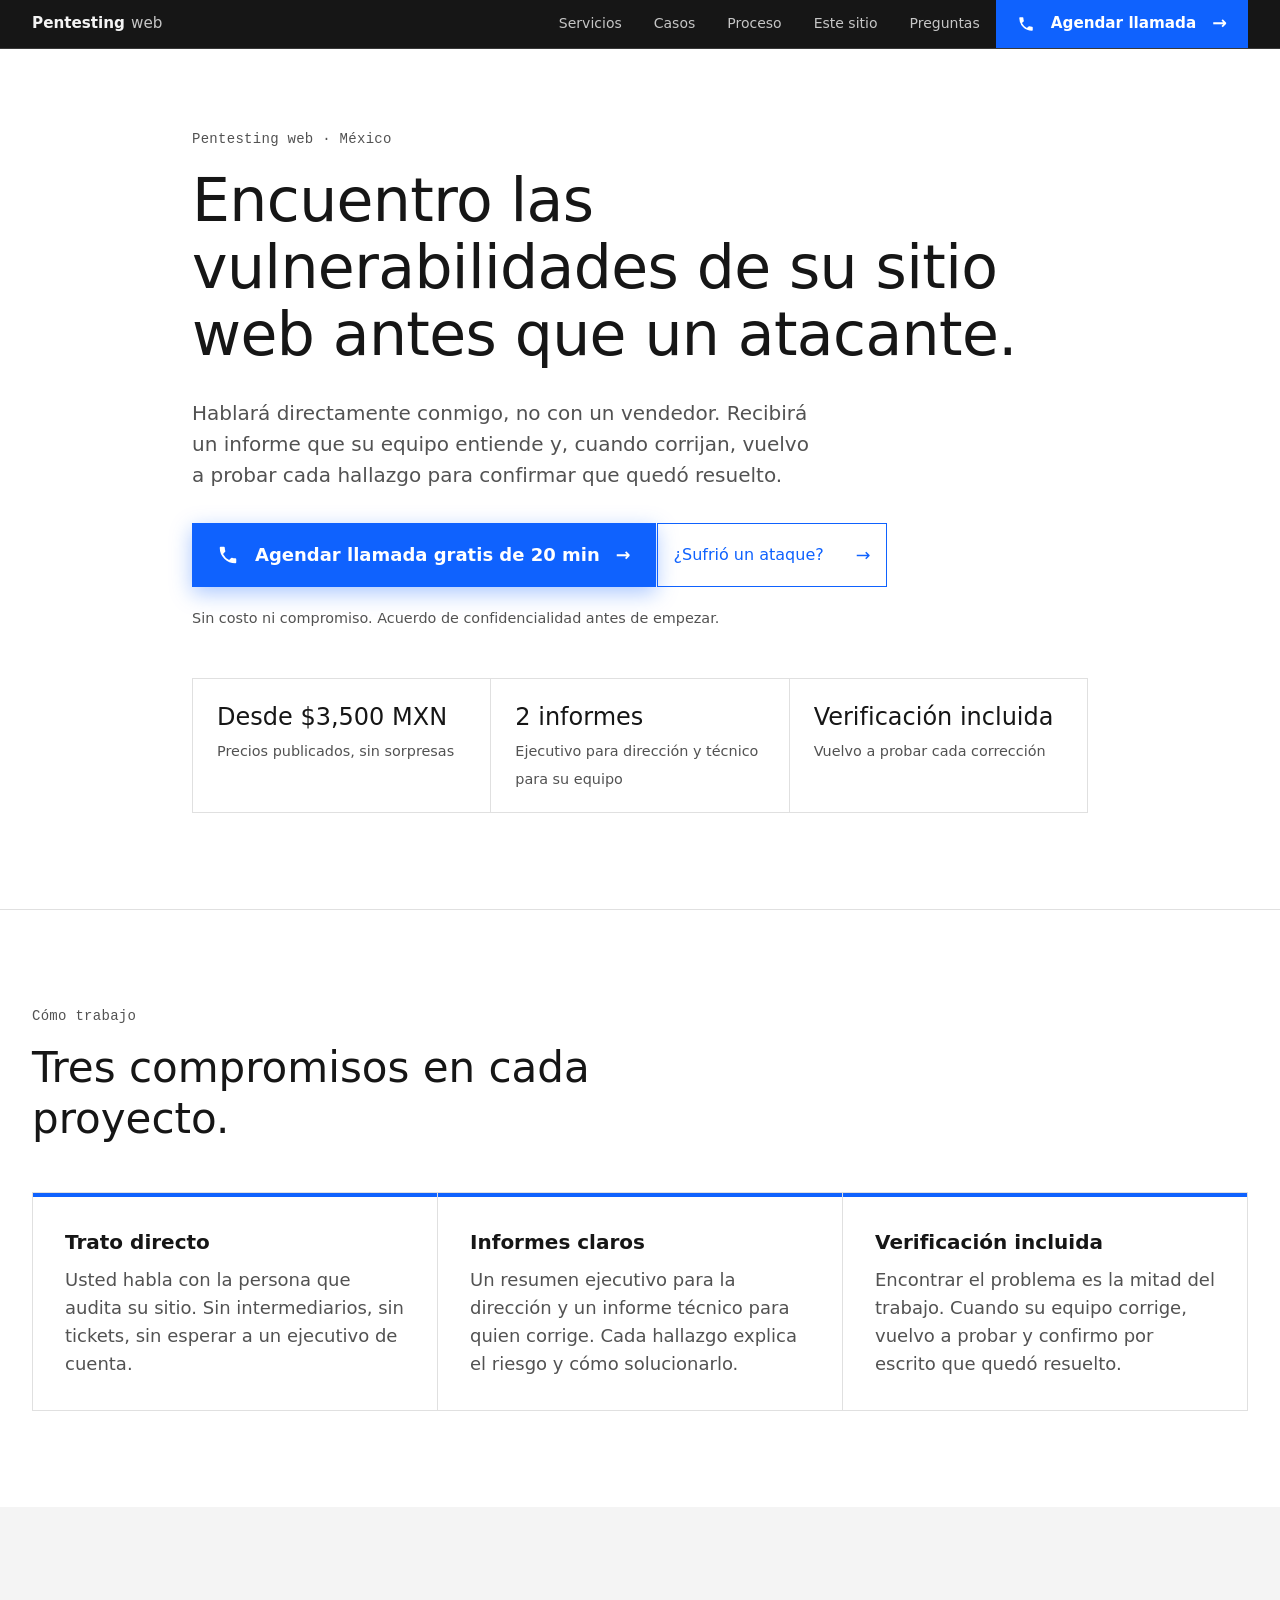
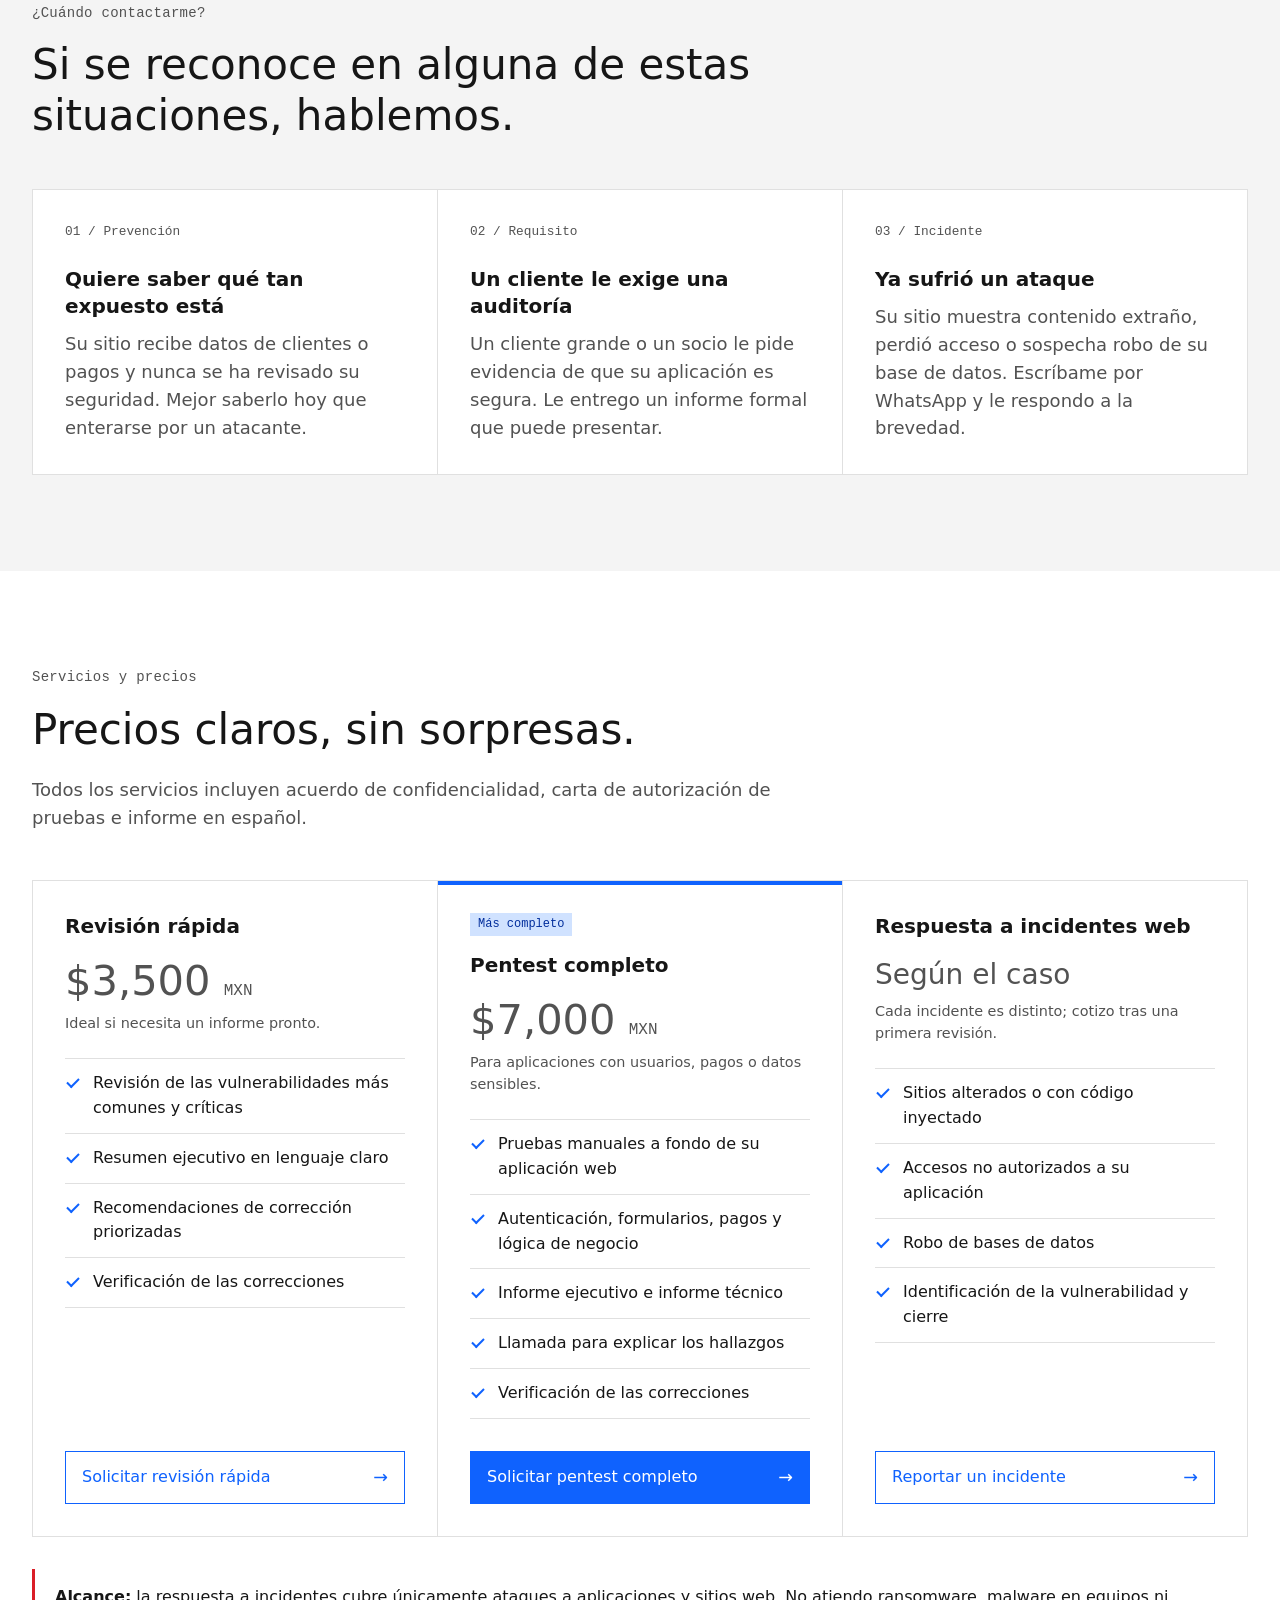
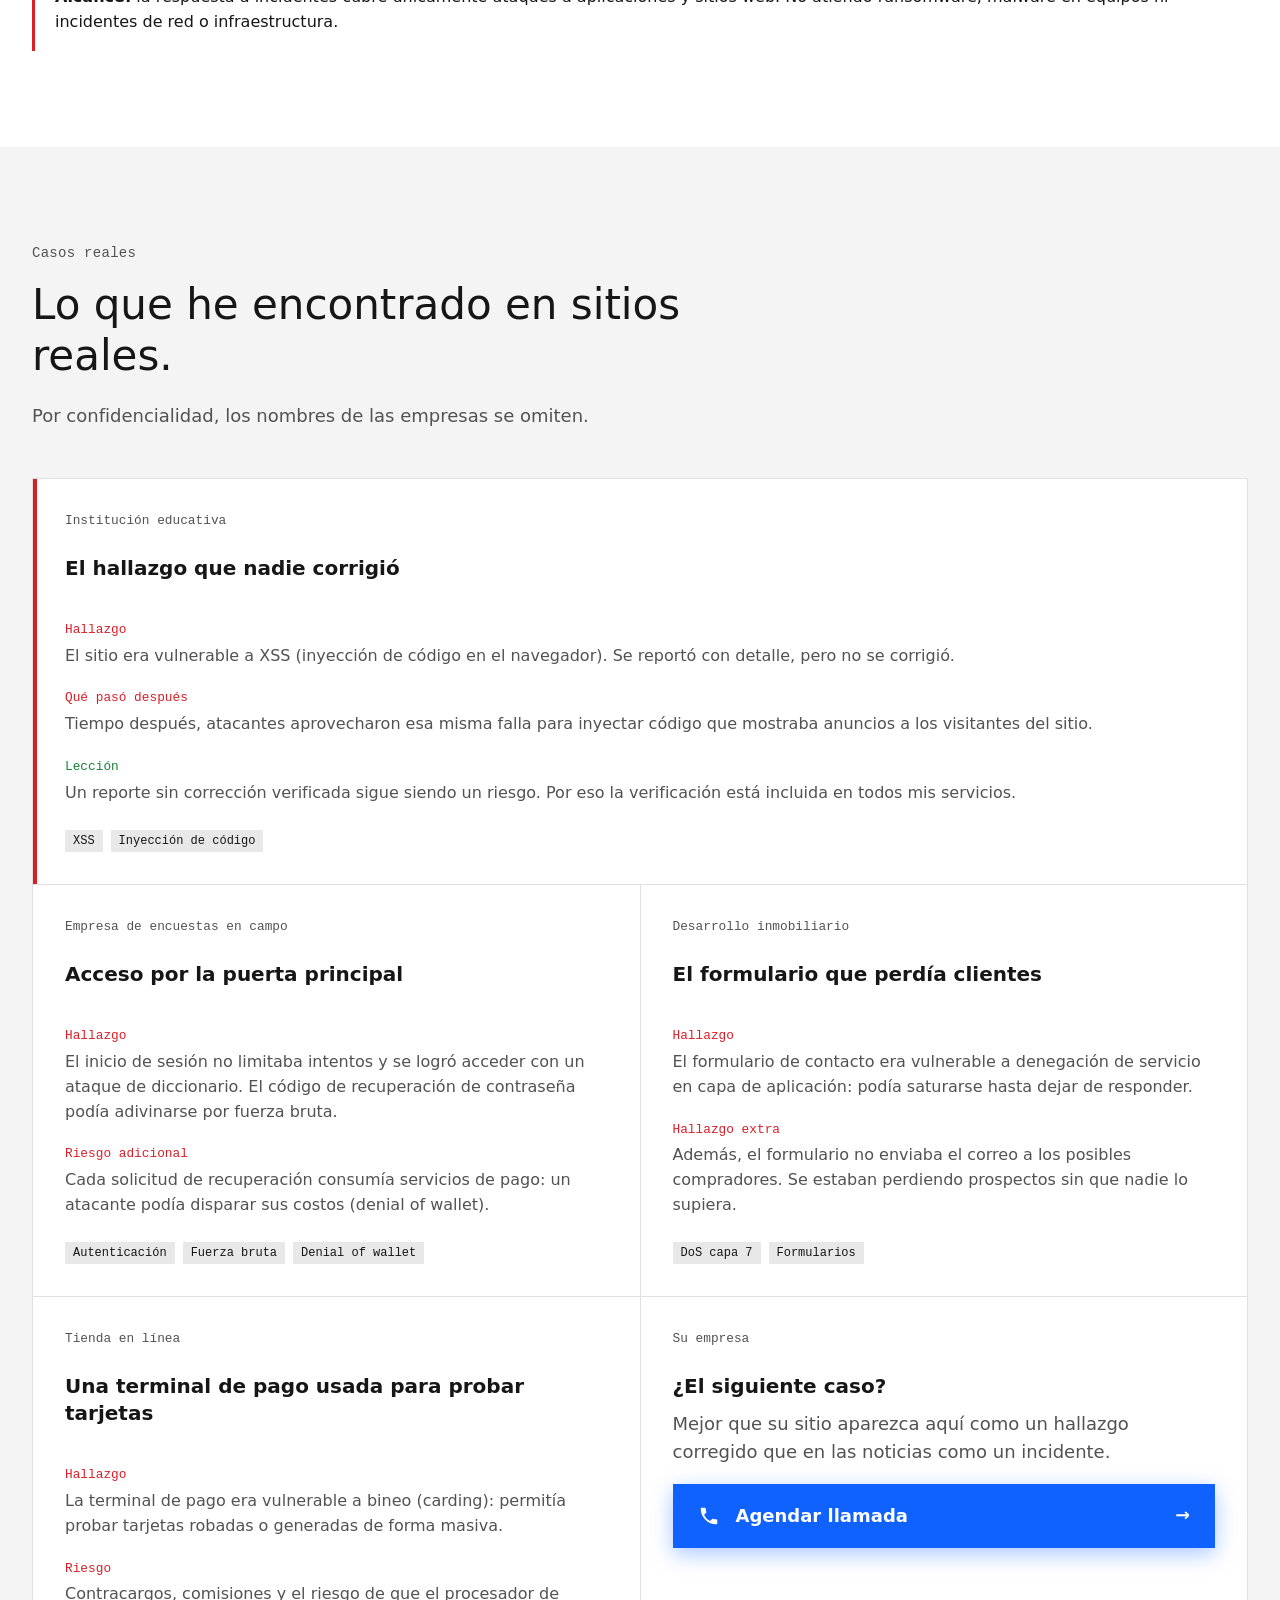
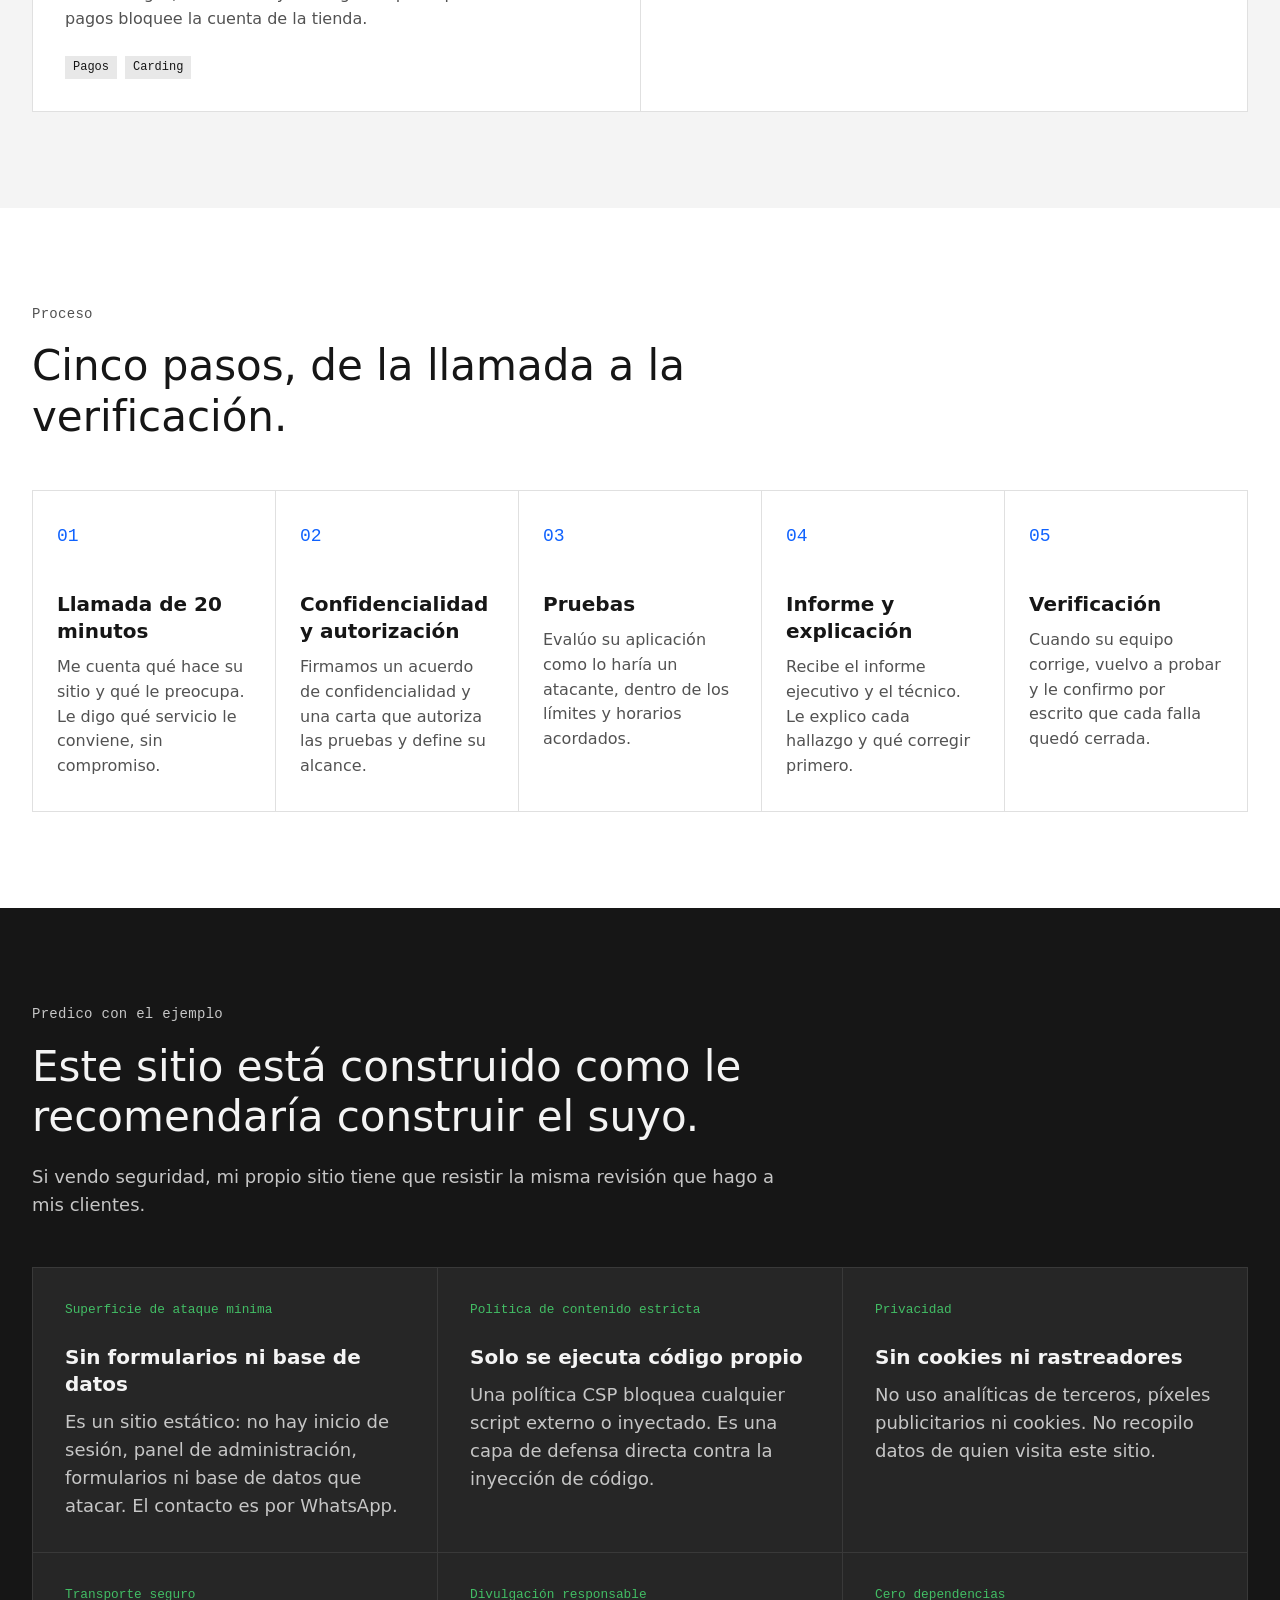
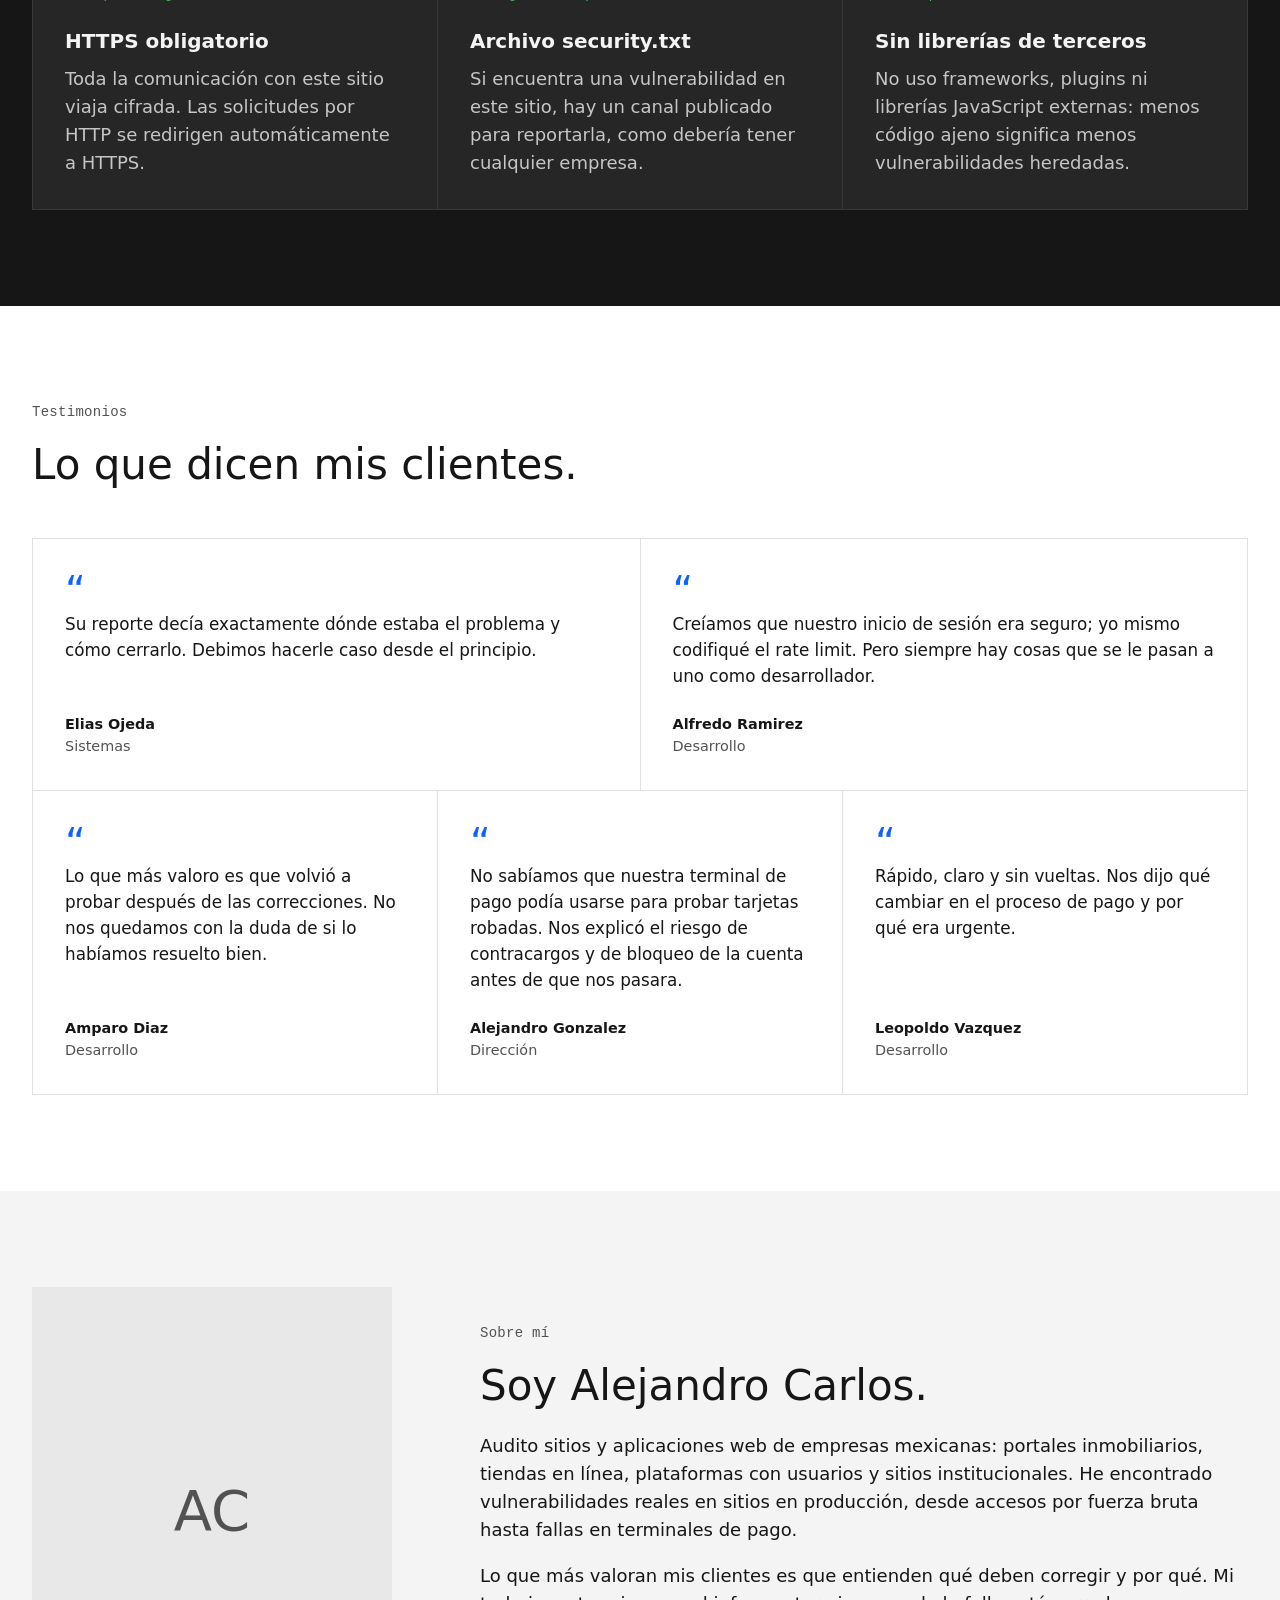
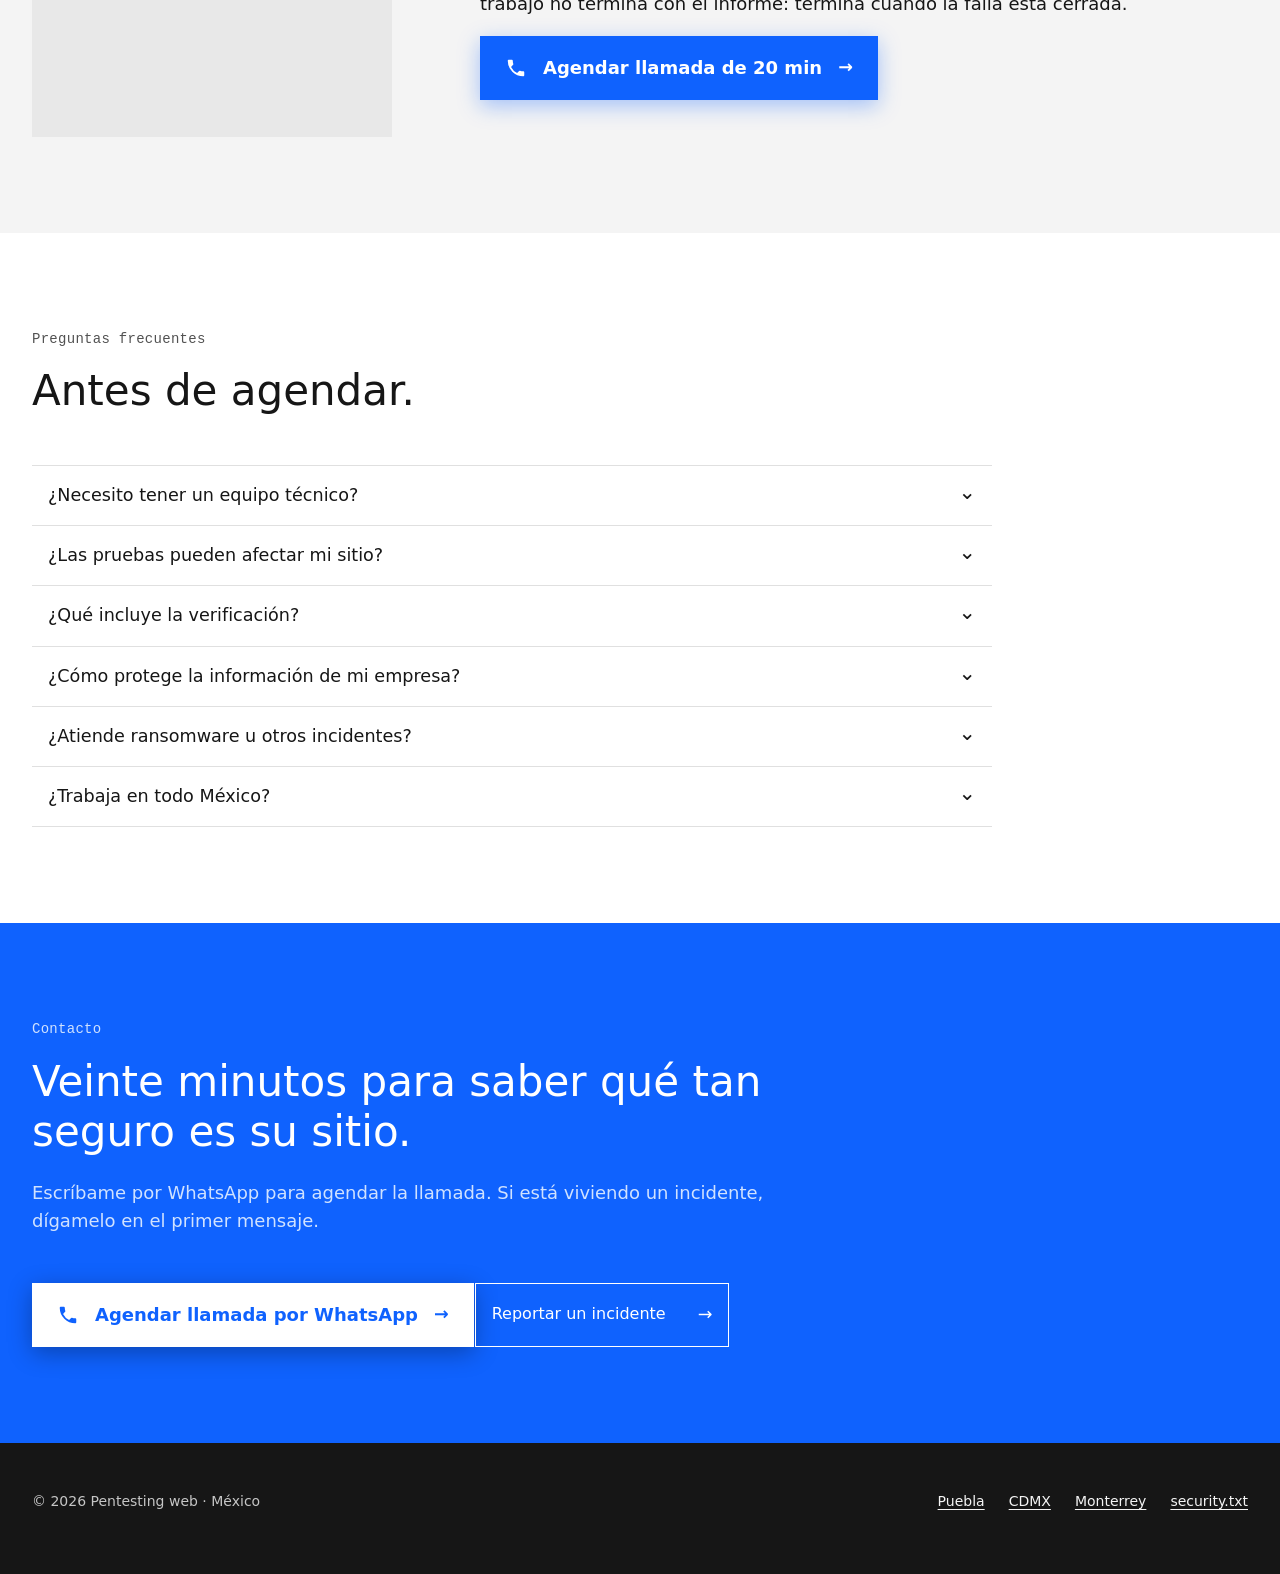
==== index.html @ 1b4d5476 "Sitio web de pentesting: página principal, páginas por ciudad y seguridad Co-Authored-By: Claude Opu" ====
<!doctype html>
<html lang="es-MX">
<head>
  <meta charset="utf-8">
  <meta name="viewport" content="width=device-width, initial-scale=1">
  <meta http-equiv="Content-Security-Policy" content="default-src 'none'; script-src 'self'; style-src 'self' https://fonts.googleapis.com; font-src https://fonts.gstatic.com; img-src 'self'; base-uri 'none'; form-action 'none'; upgrade-insecure-requests">
  <meta name="referrer" content="strict-origin-when-cross-origin">
  <title>Pentester web en México | Alejandro Carlos</title>
  <meta name="description" content="Pentesting web para empresas medianas en México. Trato directo, informes claros y verificación de correcciones incluida. Servicio remoto. Desde $3,500 MXN.">
  <meta name="theme-color" content="#161616">
  <meta property="og:type" content="website">
  <meta property="og:locale" content="es_MX">
  <meta property="og:title" content="Pentesting web en México">
  <meta property="og:description" content="Encuentro las vulnerabilidades de su sitio web antes que un atacante. Informes claros y verificación incluida.">
  <link rel="preconnect" href="https://fonts.googleapis.com">
  <link rel="preconnect" href="https://fonts.gstatic.com" crossorigin>
  <link href="https://fonts.googleapis.com/css2?family=IBM+Plex+Mono:wght@400;600&family=IBM+Plex+Sans:wght@300;400;600&display=swap" rel="stylesheet">
  <link rel="stylesheet" href="styles.css">
  <script type="application/ld+json">
  {
    "@context": "https://schema.org",
    "@type": "ProfessionalService",
    "name": "Alejandro Carlos · Pentesting web",
    "description": "Pruebas de penetración para aplicaciones web, revisión rápida de seguridad y respuesta a incidentes web.",
    "founder": { "@type": "Person", "name": "Alejandro Carlos", "jobTitle": "Pentester web" },
    "areaServed": [
      { "@type": "Country", "name": "México" },
      { "@type": "City", "name": "Puebla" },
      { "@type": "City", "name": "Ciudad de México" },
      { "@type": "City", "name": "Monterrey" }
    ],
    "priceRange": "$3,500 – $7,000 MXN",
    "knowsLanguage": "es-MX"
  }
  </script>
</head>
<body>
  <a class="skip-link" href="#contenido">Saltar al contenido</a>

  <header class="site-header">
    <div class="container header-inner">
      <a class="brand" href="index.html" aria-label="Inicio"><strong>Pentesting</strong><span>web</span></a>
      <nav class="nav" aria-label="Principal">
        <ul class="nav-links">
          <li><a href="#servicios">Servicios</a></li>
          <li><a href="#casos">Casos</a></li>
          <li><a href="#proceso">Proceso</a></li>
          <li><a href="#seguridad">Este sitio</a></li>
          <li><a href="#preguntas">Preguntas</a></li>
        </ul>
        <a class="btn btn-primary btn-sm btn-cta" href="#contacto" data-wa="llamada"><svg class="icon" viewBox="0 0 24 24" aria-hidden="true" focusable="false"><path d="M6.6 10.8a15.1 15.1 0 0 0 6.6 6.6l2.2-2.2a1 1 0 0 1 1-.25c1.1.37 2.3.57 3.6.57a1 1 0 0 1 1 1V20a1 1 0 0 1-1 1A17 17 0 0 1 3 4a1 1 0 0 1 1-1h3.5a1 1 0 0 1 1 1c0 1.25.2 2.45.57 3.57a1 1 0 0 1-.25 1z"/></svg><span>Agendar llamada</span></a>
      </nav>
    </div>
  </header>

  <main id="contenido">
    <!-- HERO -->
    <section class="hero" aria-labelledby="hero-title">
      <div class="container hero-grid">
        <p class="eyebrow">Pentesting web · México</p>
        <h1 id="hero-title">Encuentro las vulnerabilidades de su sitio web antes que un atacante.</h1>
        <p class="hero-lead">Hablará directamente conmigo, no con un vendedor. Recibirá un informe que su equipo entiende y, cuando corrijan, vuelvo a probar cada hallazgo para confirmar que quedó resuelto.</p>
        <div class="hero-actions">
          <a class="btn btn-primary btn-cta btn-pulse" href="#contacto" data-wa="llamada"><svg class="icon" viewBox="0 0 24 24" aria-hidden="true" focusable="false"><path d="M6.6 10.8a15.1 15.1 0 0 0 6.6 6.6l2.2-2.2a1 1 0 0 1 1-.25c1.1.37 2.3.57 3.6.57a1 1 0 0 1 1 1V20a1 1 0 0 1-1 1A17 17 0 0 1 3 4a1 1 0 0 1 1-1h3.5a1 1 0 0 1 1 1c0 1.25.2 2.45.57 3.57a1 1 0 0 1-.25 1z"/></svg><span>Agendar llamada gratis de 20 min</span></a>
          <a class="btn btn-ghost" href="#contacto" data-wa="incidente">¿Sufrió un ataque?</a>
        </div>
        <p class="hero-note">Sin costo ni compromiso. Acuerdo de confidencialidad antes de empezar.</p>
        <ul class="hero-facts">
          <li><strong>Desde $3,500 MXN</strong><span>Precios publicados, sin sorpresas</span></li>
          <li><strong>2 informes</strong><span>Ejecutivo para dirección y técnico para su equipo</span></li>
          <li><strong>Verificación incluida</strong><span>Vuelvo a probar cada corrección</span></li>
        </ul>
      </div>
    </section>

    <!-- PILARES -->
    <section aria-labelledby="pilares-title">
      <div class="container">
        <div class="section-head">
          <p class="eyebrow">Cómo trabajo</p>
          <h2 id="pilares-title">Tres compromisos en cada proyecto.</h2>
        </div>
        <div class="tiles tiles-3">
          <div class="tile pillar">
            <h3>Trato directo</h3>
            <p>Usted habla con la persona que audita su sitio. Sin intermediarios, sin tickets, sin esperar a un ejecutivo de cuenta.</p>
          </div>
          <div class="tile pillar">
            <h3>Informes claros</h3>
            <p>Un resumen ejecutivo para la dirección y un informe técnico para quien corrige. Cada hallazgo explica el riesgo y cómo solucionarlo.</p>
          </div>
          <div class="tile pillar">
            <h3>Verificación incluida</h3>
            <p>Encontrar el problema es la mitad del trabajo. Cuando su equipo corrige, vuelvo a probar y confirmo por escrito que quedó resuelto.</p>
          </div>
        </div>
      </div>
    </section>

    <!-- DETONANTES -->
    <section class="section-alt" aria-labelledby="cuando-title">
      <div class="container">
        <div class="section-head">
          <p class="eyebrow">¿Cuándo contactarme?</p>
          <h2 id="cuando-title">Si se reconoce en alguna de estas situaciones, hablemos.</h2>
        </div>
        <div class="tiles tiles-3">
          <div class="tile">
            <span class="tile-label">01 / Prevención</span>
            <h3>Quiere saber qué tan expuesto está</h3>
            <p>Su sitio recibe datos de clientes o pagos y nunca se ha revisado su seguridad. Mejor saberlo hoy que enterarse por un atacante.</p>
          </div>
          <div class="tile">
            <span class="tile-label">02 / Requisito</span>
            <h3>Un cliente le exige una auditoría</h3>
            <p>Un cliente grande o un socio le pide evidencia de que su aplicación es segura. Le entrego un informe formal que puede presentar.</p>
          </div>
          <div class="tile">
            <span class="tile-label">03 / Incidente</span>
            <h3>Ya sufrió un ataque</h3>
            <p>Su sitio muestra contenido extraño, perdió acceso o sospecha robo de su base de datos. Escríbame por WhatsApp y le respondo a la brevedad.</p>
          </div>
        </div>
      </div>
    </section>

    <!-- SERVICIOS Y PRECIOS -->
    <section id="servicios" aria-labelledby="servicios-title">
      <div class="container">
        <div class="section-head">
          <p class="eyebrow">Servicios y precios</p>
          <h2 id="servicios-title">Precios claros, sin sorpresas.</h2>
          <p>Todos los servicios incluyen acuerdo de confidencialidad, carta de autorización de pruebas e informe en español.</p>
        </div>
        <div class="tiles tiles-3">
          <article class="tile">
            <h3>Revisión rápida</h3>
            <p class="price">$3,500 <small>MXN</small></p>
            <p class="price-note">Ideal si necesita un informe pronto.</p>
            <ul class="includes">
              <li>Revisión de las vulnerabilidades más comunes y críticas</li>
              <li>Resumen ejecutivo en lenguaje claro</li>
              <li>Recomendaciones de corrección priorizadas</li>
              <li>Verificación de las correcciones</li>
            </ul>
            <a class="btn btn-ghost" href="#contacto" data-wa="rapida">Solicitar revisión rápida</a>
          </article>

          <article class="tile featured">
            <span class="tag-blue">Más completo</span>
            <h3>Pentest completo</h3>
            <p class="price">$7,000 <small>MXN</small></p>
            <p class="price-note">Para aplicaciones con usuarios, pagos o datos sensibles.</p>
            <ul class="includes">
              <li>Pruebas manuales a fondo de su aplicación web</li>
              <li>Autenticación, formularios, pagos y lógica de negocio</li>
              <li>Informe ejecutivo e informe técnico</li>
              <li>Llamada para explicar los hallazgos</li>
              <li>Verificación de las correcciones</li>
            </ul>
            <a class="btn btn-primary" href="#contacto" data-wa="completo">Solicitar pentest completo</a>
          </article>

          <article class="tile">
            <h3>Respuesta a incidentes web</h3>
            <p class="price-text">Según el caso</p>
            <p class="price-note">Cada incidente es distinto; cotizo tras una primera revisión.</p>
            <ul class="includes">
              <li>Sitios alterados o con código inyectado</li>
              <li>Accesos no autorizados a su aplicación</li>
              <li>Robo de bases de datos</li>
              <li>Identificación de la vulnerabilidad y cierre</li>
            </ul>
            <a class="btn btn-ghost" href="#contacto" data-wa="incidente">Reportar un incidente</a>
          </article>
        </div>
        <p class="scope-note"><strong>Alcance:</strong> la respuesta a incidentes cubre únicamente ataques a aplicaciones y sitios web. No atiendo ransomware, malware en equipos ni incidentes de red o infraestructura.</p>
      </div>
    </section>

    <!-- CASOS -->
    <section id="casos" class="section-alt" aria-labelledby="casos-title">
      <div class="container">
        <div class="section-head">
          <p class="eyebrow">Casos reales</p>
          <h2 id="casos-title">Lo que he encontrado en sitios reales.</h2>
          <p>Por confidencialidad, los nombres de las empresas se omiten.</p>
        </div>
        <div class="tiles tiles-2">
          <article class="tile case case-featured">
            <span class="tile-label">Institución educativa</span>
            <h3>El hallazgo que nadie corrigió</h3>
            <dl>
              <dt class="found">Hallazgo</dt>
              <dd>El sitio era vulnerable a XSS (inyección de código en el navegador). Se reportó con detalle, pero no se corrigió.</dd>
              <dt class="found">Qué pasó después</dt>
              <dd>Tiempo después, atacantes aprovecharon esa misma falla para inyectar código que mostraba anuncios a los visitantes del sitio.</dd>
              <dt class="lesson">Lección</dt>
              <dd>Un reporte sin corrección verificada sigue siendo un riesgo. Por eso la verificación está incluida en todos mis servicios.</dd>
            </dl>
            <ul class="tags" aria-label="Temas"><li>XSS</li><li>Inyección de código</li></ul>
          </article>

          <article class="tile case">
            <span class="tile-label">Empresa de encuestas en campo</span>
            <h3>Acceso por la puerta principal</h3>
            <dl>
              <dt class="found">Hallazgo</dt>
              <dd>El inicio de sesión no limitaba intentos y se logró acceder con un ataque de diccionario. El código de recuperación de contraseña podía adivinarse por fuerza bruta.</dd>
              <dt class="found">Riesgo adicional</dt>
              <dd>Cada solicitud de recuperación consumía servicios de pago: un atacante podía disparar sus costos (<span lang="en">denial of wallet</span>).</dd>
            </dl>
            <ul class="tags" aria-label="Temas"><li>Autenticación</li><li>Fuerza bruta</li><li>Denial of wallet</li></ul>
          </article>

          <article class="tile case">
            <span class="tile-label">Desarrollo inmobiliario</span>
            <h3>El formulario que perdía clientes</h3>
            <dl>
              <dt class="found">Hallazgo</dt>
              <dd>El formulario de contacto era vulnerable a denegación de servicio en capa de aplicación: podía saturarse hasta dejar de responder.</dd>
              <dt class="found">Hallazgo extra</dt>
              <dd>Además, el formulario no enviaba el correo a los posibles compradores. Se estaban perdiendo prospectos sin que nadie lo supiera.</dd>
            </dl>
            <ul class="tags" aria-label="Temas"><li>DoS capa 7</li><li>Formularios</li></ul>
          </article>

          <article class="tile case">
            <span class="tile-label">Tienda en línea</span>
            <h3>Una terminal de pago usada para probar tarjetas</h3>
            <dl>
              <dt class="found">Hallazgo</dt>
              <dd>La terminal de pago era vulnerable a bineo (<span lang="en">carding</span>): permitía probar tarjetas robadas o generadas de forma masiva.</dd>
              <dt class="found">Riesgo</dt>
              <dd>Contracargos, comisiones y el riesgo de que el procesador de pagos bloquee la cuenta de la tienda.</dd>
            </dl>
            <ul class="tags" aria-label="Temas"><li>Pagos</li><li>Carding</li></ul>
          </article>

          <article class="tile case">
            <span class="tile-label">Su empresa</span>
            <h3>¿El siguiente caso?</h3>
            <p>Mejor que su sitio aparezca aquí como un hallazgo corregido que en las noticias como un incidente.</p>
            <a class="btn btn-primary btn-cta" href="#contacto" data-wa="llamada"><svg class="icon" viewBox="0 0 24 24" aria-hidden="true" focusable="false"><path d="M6.6 10.8a15.1 15.1 0 0 0 6.6 6.6l2.2-2.2a1 1 0 0 1 1-.25c1.1.37 2.3.57 3.6.57a1 1 0 0 1 1 1V20a1 1 0 0 1-1 1A17 17 0 0 1 3 4a1 1 0 0 1 1-1h3.5a1 1 0 0 1 1 1c0 1.25.2 2.45.57 3.57a1 1 0 0 1-.25 1z"/></svg><span>Agendar llamada</span></a>
          </article>
        </div>
      </div>
    </section>

    <!-- PROCESO -->
    <section id="proceso" aria-labelledby="proceso-title">
      <div class="container">
        <div class="section-head">
          <p class="eyebrow">Proceso</p>
          <h2 id="proceso-title">Cinco pasos, de la llamada a la verificación.</h2>
        </div>
        <ol class="steps">
          <li><h3>Llamada de 20 minutos</h3><p>Me cuenta qué hace su sitio y qué le preocupa. Le digo qué servicio le conviene, sin compromiso.</p></li>
          <li><h3>Confidencialidad y autorización</h3><p>Firmamos un acuerdo de confidencialidad y una carta que autoriza las pruebas y define su alcance.</p></li>
          <li><h3>Pruebas</h3><p>Evalúo su aplicación como lo haría un atacante, dentro de los límites y horarios acordados.</p></li>
          <li><h3>Informe y explicación</h3><p>Recibe el informe ejecutivo y el técnico. Le explico cada hallazgo y qué corregir primero.</p></li>
          <li><h3>Verificación</h3><p>Cuando su equipo corrige, vuelvo a probar y le confirmo por escrito que cada falla quedó cerrada.</p></li>
        </ol>
      </div>
    </section>

    <!-- SEGURIDAD DE ESTE SITIO -->
    <section id="seguridad" class="inverse" aria-labelledby="seguridad-title">
      <div class="container">
        <div class="section-head">
          <p class="eyebrow">Predico con el ejemplo</p>
          <h2 id="seguridad-title">Este sitio está construido como le recomendaría construir el suyo.</h2>
          <p>Si vendo seguridad, mi propio sitio tiene que resistir la misma revisión que hago a mis clientes.</p>
        </div>
        <div class="tiles tiles-3">
          <div class="tile">
            <span class="tile-label">Superficie de ataque mínima</span>
            <h3>Sin formularios ni base de datos</h3>
            <p>Es un sitio estático: no hay inicio de sesión, panel de administración, formularios ni base de datos que atacar. El contacto es por WhatsApp.</p>
          </div>
          <div class="tile">
            <span class="tile-label">Política de contenido estricta</span>
            <h3>Solo se ejecuta código propio</h3>
            <p>Una política CSP bloquea cualquier script externo o inyectado. Es una capa de defensa directa contra la inyección de código.</p>
          </div>
          <div class="tile">
            <span class="tile-label">Privacidad</span>
            <h3>Sin cookies ni rastreadores</h3>
            <p>No uso analíticas de terceros, píxeles publicitarios ni cookies. No recopilo datos de quien visita este sitio.</p>
          </div>
          <div class="tile">
            <span class="tile-label">Transporte seguro</span>
            <h3>HTTPS obligatorio</h3>
            <p>Toda la comunicación con este sitio viaja cifrada. Las solicitudes por HTTP se redirigen automáticamente a HTTPS.</p>
          </div>
          <div class="tile">
            <span class="tile-label">Divulgación responsable</span>
            <h3>Archivo security.txt</h3>
            <p>Si encuentra una vulnerabilidad en este sitio, hay un canal publicado para reportarla, como debería tener cualquier empresa.</p>
          </div>
          <div class="tile">
            <span class="tile-label">Cero dependencias</span>
            <h3>Sin librerías de terceros</h3>
            <p>No uso frameworks, plugins ni librerías JavaScript externas: menos código ajeno significa menos vulnerabilidades heredadas.</p>
          </div>
        </div>
      </div>
    </section>

    <!-- TESTIMONIOS -->
    <section aria-labelledby="testimonios-title">
      <div class="container">
        <div class="section-head">
          <p class="eyebrow">Testimonios</p>
          <h2 id="testimonios-title">Lo que dicen mis clientes.</h2>
        </div>
        <div class="tiles testimonials-5">
          <figure class="tile testimonial">
            <blockquote>Su reporte decía exactamente dónde estaba el problema y cómo cerrarlo. Debimos hacerle caso desde el principio.</blockquote>
            <figcaption><strong>Elias Ojeda</strong>Sistemas</figcaption>
          </figure>
          <figure class="tile testimonial">
            <blockquote>Creíamos que nuestro inicio de sesión era seguro; yo mismo codifiqué el <span lang="en">rate limit</span>. Pero siempre hay cosas que se le pasan a uno como desarrollador.</blockquote>
            <figcaption><strong>Alfredo Ramirez</strong>Desarrollo</figcaption>
          </figure>
          <figure class="tile testimonial">
            <blockquote>Lo que más valoro es que volvió a probar después de las correcciones. No nos quedamos con la duda de si lo habíamos resuelto bien.</blockquote>
            <figcaption><strong>Amparo Diaz</strong>Desarrollo</figcaption>
          </figure>
          <figure class="tile testimonial">
            <blockquote>No sabíamos que nuestra terminal de pago podía usarse para probar tarjetas robadas. Nos explicó el riesgo de contracargos y de bloqueo de la cuenta antes de que nos pasara.</blockquote>
            <figcaption><strong>Alejandro Gonzalez</strong>Dirección</figcaption>
          </figure>
          <figure class="tile testimonial">
            <blockquote>Rápido, claro y sin vueltas. Nos dijo qué cambiar en el proceso de pago y por qué era urgente.</blockquote>
            <figcaption><strong>Leopoldo Vazquez</strong>Desarrollo</figcaption>
          </figure>
        </div>
      </div>
    </section>

    <!-- SOBRE MÍ -->
    <section class="section-alt" aria-labelledby="sobre-title">
      <div class="container about-grid">
        <!-- Reemplazar por: <img src="alejandro.jpg" alt="Alejandro Carlos, pentester web" width="360" height="450"> -->
        <div class="photo-placeholder" role="img" aria-label="Foto de Alejandro Carlos (pendiente)">AC</div>
        <div>
          <p class="eyebrow">Sobre mí</p>
          <h2 id="sobre-title">Soy Alejandro Carlos.</h2>
          <p>Audito sitios y aplicaciones web de empresas mexicanas: portales inmobiliarios, tiendas en línea, plataformas con usuarios y sitios institucionales. He encontrado vulnerabilidades reales en sitios en producción, desde accesos por fuerza bruta hasta fallas en terminales de pago.</p>
          <p>Lo que más valoran mis clientes es que entienden qué deben corregir y por qué. Mi trabajo no termina con el informe: termina cuando la falla está cerrada.</p>
          <a class="btn btn-primary btn-cta" href="#contacto" data-wa="llamada"><svg class="icon" viewBox="0 0 24 24" aria-hidden="true" focusable="false"><path d="M6.6 10.8a15.1 15.1 0 0 0 6.6 6.6l2.2-2.2a1 1 0 0 1 1-.25c1.1.37 2.3.57 3.6.57a1 1 0 0 1 1 1V20a1 1 0 0 1-1 1A17 17 0 0 1 3 4a1 1 0 0 1 1-1h3.5a1 1 0 0 1 1 1c0 1.25.2 2.45.57 3.57a1 1 0 0 1-.25 1z"/></svg><span>Agendar llamada de 20 min</span></a>
        </div>
      </div>
    </section>

    <!-- FAQ -->
    <section id="preguntas" aria-labelledby="faq-title">
      <div class="container">
        <div class="section-head">
          <p class="eyebrow">Preguntas frecuentes</p>
          <h2 id="faq-title">Antes de agendar.</h2>
        </div>
        <div class="faq">
          <details>
            <summary>¿Necesito tener un equipo técnico?</summary>
            <p>No. El resumen ejecutivo está escrito para que la dirección entienda el riesgo. El informe técnico se lo puede entregar a su desarrollador o agencia para que lo corrija.</p>
          </details>
          <details>
            <summary>¿Las pruebas pueden afectar mi sitio?</summary>
            <p>El alcance y los horarios se acuerdan por escrito antes de empezar. Cualquier prueba que pueda afectar la disponibilidad del sitio solo se realiza con su autorización explícita.</p>
          </details>
          <details>
            <summary>¿Qué incluye la verificación?</summary>
            <p>Después de que su equipo aplique las correcciones, vuelvo a probar cada hallazgo y le confirmo por escrito cuáles quedaron cerrados.</p>
          </details>
          <details>
            <summary>¿Cómo protege la información de mi empresa?</summary>
            <p>Firmamos un acuerdo de confidencialidad antes de cualquier prueba. Los hallazgos se comparten solo con las personas que usted designe.</p>
          </details>
          <details>
            <summary>¿Atiende ransomware u otros incidentes?</summary>
            <p>No. Atiendo únicamente incidentes en sitios y aplicaciones web: código inyectado, accesos no autorizados y robo de bases de datos.</p>
          </details>
          <details>
            <summary>¿Trabaja en todo México?</summary>
            <p>Sí, de forma remota.</p>
          </details>
        </div>
      </div>
    </section>

    <!-- CTA FINAL -->
    <section id="contacto" class="cta-band" aria-labelledby="contacto-title">
      <div class="container">
        <div class="section-head">
          <p class="eyebrow">Contacto</p>
          <h2 id="contacto-title">Veinte minutos para saber qué tan seguro es su sitio.</h2>
          <p>Escríbame por WhatsApp para agendar la llamada. Si está viviendo un incidente, dígamelo en el primer mensaje.</p>
        </div>
        <div class="hero-actions">
          <a class="btn btn-primary btn-cta" href="#contacto" data-wa="llamada"><svg class="icon" viewBox="0 0 24 24" aria-hidden="true" focusable="false"><path d="M6.6 10.8a15.1 15.1 0 0 0 6.6 6.6l2.2-2.2a1 1 0 0 1 1-.25c1.1.37 2.3.57 3.6.57a1 1 0 0 1 1 1V20a1 1 0 0 1-1 1A17 17 0 0 1 3 4a1 1 0 0 1 1-1h3.5a1 1 0 0 1 1 1c0 1.25.2 2.45.57 3.57a1 1 0 0 1-.25 1z"/></svg><span>Agendar llamada por WhatsApp</span></a>
          <a class="btn btn-ghost" href="#contacto" data-wa="incidente">Reportar un incidente</a>
        </div>
      </div>
    </section>
  </main>

  <div class="mobile-cta"><a class="btn btn-primary btn-cta" href="#contacto" data-wa="llamada"><svg class="icon" viewBox="0 0 24 24" aria-hidden="true" focusable="false"><path d="M6.6 10.8a15.1 15.1 0 0 0 6.6 6.6l2.2-2.2a1 1 0 0 1 1-.25c1.1.37 2.3.57 3.6.57a1 1 0 0 1 1 1V20a1 1 0 0 1-1 1A17 17 0 0 1 3 4a1 1 0 0 1 1-1h3.5a1 1 0 0 1 1 1c0 1.25.2 2.45.57 3.57a1 1 0 0 1-.25 1z"/></svg><span>Agendar llamada gratis</span></a></div>

  <footer class="site-footer">
    <div class="container footer-inner">
      <p>© <span id="year">2026</span> Pentesting web · México</p>
      <ul class="footer-links" aria-label="Enlaces">
        <li><a href="pentest-web-puebla.html">Puebla</a></li>
        <li><a href="pentest-web-cdmx.html">CDMX</a></li>
        <li><a href="pentest-web-monterrey.html">Monterrey</a></li>
        <li><a href=".well-known/security.txt">security.txt</a></li>
      </ul>
    </div>
  </footer>

  <script src="main.js" defer></script>
</body>
</html>
---- styles.css ----
/* ==========================================================
   Pentesting web — estilo corporativo sobrio
   Rejilla estricta, esquinas rectas, IBM Plex, azul #0F62FE
   ========================================================== */

:root {
  --bg: #FFFFFF;
  --layer: #F4F4F4;
  --layer-2: #E8E8E8;
  --text: #161616;
  --muted: #525252;
  --border: #E0E0E0;
  --border-strong: #8D8D8D;
  --primary: #0F62FE;
  --primary-hover: #0043CE;
  --primary-ink: #FFFFFF;
  --link: #0F62FE;
  --alert: #DA1E28;
  --ok: #198038;
  --inverse-bg: #161616;
  --inverse-layer: #262626;
  --inverse-text: #F4F4F4;
  --inverse-muted: #C6C6C6;
  --inverse-border: #393939;
  --inverse-link: #78A9FF;

  --font-sans: "IBM Plex Sans", "Helvetica Neue", system-ui, sans-serif;
  --font-mono: "IBM Plex Mono", ui-monospace, monospace;

  --max: 1312px;
  --gutter: 16px;
  color-scheme: light;
}

@media (prefers-color-scheme: dark) {
  :root:not([data-theme="light"]) {
    --bg: #161616;
    --layer: #262626;
    --layer-2: #393939;
    --text: #F4F4F4;
    --muted: #C6C6C6;
    --border: #393939;
    --border-strong: #6F6F6F;
    --link: #78A9FF;
    --alert: #FF8389;
    --ok: #42BE65;
    --inverse-bg: #000000;
    --inverse-layer: #161616;
    color-scheme: dark;
  }
}
:root[data-theme="dark"] {
  --bg: #161616;
  --layer: #262626;
  --layer-2: #393939;
  --text: #F4F4F4;
  --muted: #C6C6C6;
  --border: #393939;
  --border-strong: #6F6F6F;
  --link: #78A9FF;
  --alert: #FF8389;
  --ok: #42BE65;
  --inverse-bg: #000000;
  --inverse-layer: #161616;
  color-scheme: dark;
}

*, *::before, *::after { box-sizing: border-box; }
html { scroll-behavior: smooth; }
@media (prefers-reduced-motion: reduce) { html { scroll-behavior: auto; } }

body {
  margin: 0;
  background: var(--bg);
  color: var(--text);
  font-family: var(--font-sans);
  font-size: 1.125rem;
  line-height: 1.55;
  letter-spacing: 0;
  -webkit-font-smoothing: antialiased;
}
img, svg { max-width: 100%; display: block; }

h1, h2, h3 { font-family: var(--font-sans); margin: 0 0 .5em; }
h1 { font-size: clamp(2.4rem, 5.5vw, 3.75rem); font-weight: 300; line-height: 1.12; letter-spacing: -0.01em; }
h2 { font-size: clamp(1.9rem, 3.6vw, 2.625rem); font-weight: 300; line-height: 1.2; }
h3 { font-size: 1.25rem; font-weight: 600; line-height: 1.35; }
p { margin: 0 0 1em; }
a { color: var(--link); text-underline-offset: 3px; }
a:hover { color: var(--primary-hover); }

:focus-visible { outline: 2px solid var(--primary); outline-offset: 2px; }

.mono { font-family: var(--font-mono); }

.skip-link {
  position: absolute; left: 16px; top: -100px; z-index: 100;
  background: var(--primary); color: var(--primary-ink);
  padding: 12px 16px; font-weight: 600;
}
.skip-link:focus { top: 8px; color: var(--primary-ink); }

.container { width: 100%; max-width: var(--max); margin: 0 auto; padding: 0 var(--gutter); }
@media (min-width: 672px) { .container { padding: 0 32px; } }

/* ---------- Header (barra negra) ---------- */
.site-header {
  position: sticky; top: 0; z-index: 50;
  background: #161616;
  color: #F4F4F4;
  border-bottom: 1px solid #393939;
}
.header-inner { display: flex; align-items: center; justify-content: space-between; min-height: 48px; }
.brand {
  display: flex; align-items: center; gap: 6px;
  color: #F4F4F4; text-decoration: none; font-size: 0.95rem;
  min-height: 48px; padding-right: 16px;
}
.brand:hover { color: #FFFFFF; }
.brand strong { font-weight: 600; }
.brand span { font-weight: 400; color: #C6C6C6; }
.nav { display: flex; align-items: stretch; }
.nav-links { display: flex; list-style: none; margin: 0; padding: 0; }
.nav-links a {
  display: flex; align-items: center; height: 48px; padding: 0 16px;
  color: #C6C6C6; text-decoration: none; font-size: 0.875rem;
}
.nav-links a:hover { background: #262626; color: #F4F4F4; }
.nav .btn { min-height: 48px; }
@media (max-width: 900px) { .nav-links { display: none; } }

/* ---------- Botones rectangulares con flecha ---------- */
.btn {
  display: inline-flex; align-items: center; justify-content: space-between; gap: 32px;
  min-height: 48px; min-width: 200px;
  padding: 12px 16px;
  font-family: var(--font-sans); font-size: 1rem; font-weight: 400;
  text-decoration: none; border: 1px solid transparent; border-radius: 0;
  transition: background-color .11s ease, color .11s ease;
}
.btn::after { content: "→"; font-size: 1.1rem; }
.btn-primary { background: var(--primary); color: var(--primary-ink); }
.btn-primary:hover { background: var(--primary-hover); color: var(--primary-ink); }
.btn-ghost { border-color: var(--primary); color: var(--link); background: transparent; }
.btn-ghost:hover { background: var(--primary); color: var(--primary-ink); }
.btn-sm { min-width: 0; font-size: .875rem; }
.btn:focus-visible { outline: 2px solid var(--primary); outline-offset: -4px; box-shadow: inset 0 0 0 3px var(--bg); }

/* ---------- Secciones ---------- */
section { padding: 96px 0; }
.section-alt { background: var(--layer); }
.eyebrow {
  font-family: var(--font-mono); font-size: .875rem; font-weight: 400;
  color: var(--muted); margin: 0 0 16px; letter-spacing: .02em;
}
.section-head { max-width: 760px; margin-bottom: 48px; }
.section-head p { color: var(--muted); }
@media (max-width: 672px) { section { padding: 64px 0; } }

/* ---------- Hero ---------- */
.hero { padding: 80px 0 96px; border-bottom: 1px solid var(--border); }
.hero-grid { max-width: 960px; }
.hero-lead { font-size: 1.25rem; color: var(--muted); max-width: 620px; font-weight: 300; }
.hero-actions { display: flex; flex-wrap: wrap; gap: 1px; margin-top: 32px; }
.hero-note { margin-top: 20px; font-size: .9rem; color: var(--muted); }
@media (max-width: 960px) { .hero { padding: 56px 0 64px; } }
@media (max-width: 480px) { .hero-actions .btn { width: 100%; } }

/* ---------- Rejilla de mosaicos (1px de separación) ---------- */
.tiles { display: grid; gap: 1px; background: var(--border); border: 1px solid var(--border); }
.tiles-3 { grid-template-columns: repeat(3, 1fr); }
.tiles-2 { grid-template-columns: repeat(2, 1fr); }
.tiles-4 { grid-template-columns: repeat(4, 1fr); }
@media (max-width: 1056px) { .tiles-4 { grid-template-columns: repeat(2, 1fr); } }
@media (max-width: 960px) { .tiles-3 { grid-template-columns: 1fr; } }
@media (max-width: 760px) { .tiles-2, .tiles-4 { grid-template-columns: 1fr; } }

.tile { background: var(--bg); padding: 32px; display: flex; flex-direction: column; }
.section-alt .tile { background: var(--bg); }
.tile p { color: var(--muted); }
.tile p:last-child { margin-bottom: 0; }
.tile-label { font-family: var(--font-mono); font-size: .8rem; color: var(--muted); margin-bottom: 24px; }

/* Pilares */
.pillar { border-top: 4px solid var(--primary); }

/* ---------- Precios ---------- */
.price { font-size: 2.6rem; font-weight: 300; margin: 8px 0 0; line-height: 1.1; }
.price small { font-size: 1rem; color: var(--muted); font-family: var(--font-mono); }
.price-text { font-size: 1.75rem; font-weight: 300; margin: 8px 0 0; line-height: 1.2; }
.price-note { font-size: .9rem; color: var(--muted); margin: 8px 0 24px; }
.includes { list-style: none; padding: 0; margin: 0 0 32px; flex: 1; border-top: 1px solid var(--border); }
.includes li { padding: 12px 0 12px 28px; position: relative; font-size: 1rem; border-bottom: 1px solid var(--border); }
.includes li::before {
  content: ""; position: absolute; left: 2px; top: 19px;
  width: 12px; height: 7px;
  border-left: 2px solid var(--primary); border-bottom: 2px solid var(--primary);
  transform: rotate(-45deg);
}
.featured { box-shadow: inset 0 4px 0 var(--primary); }
.tag-blue {
  align-self: flex-start; font-size: .75rem; padding: 2px 8px;
  background: #D0E2FF; color: #002D9C; margin-bottom: 16px; font-family: var(--font-mono);
}
.tile .btn { align-self: stretch; }
.scope-note {
  margin: 32px 0 0; padding: 16px 16px 16px 20px;
  border-left: 3px solid var(--alert); background: var(--bg); font-size: 1rem;
}
.section-more { margin-top: 32px; }

/* ---------- Casos ---------- */
.case dl { margin: 8px 0 0; }
.case dt { font-family: var(--font-mono); font-size: .8rem; margin-top: 20px; }
.case dt.found { color: var(--alert); }
.case dt.lesson { color: var(--ok); }
.case dd { margin: 4px 0 0; color: var(--muted); font-size: 1rem; }
.tags { display: flex; flex-wrap: wrap; gap: 8px; margin: 24px 0 0; list-style: none; padding: 0; }
.tags li { font-family: var(--font-mono); font-size: .75rem; padding: 2px 8px; background: var(--layer-2); color: var(--text); }
.case-featured { grid-column: 1 / -1; box-shadow: inset 4px 0 0 var(--alert); }

/* ---------- Proceso ---------- */
.steps { list-style: none; padding: 0; margin: 0; counter-reset: step; display: grid; grid-template-columns: repeat(5, 1fr); gap: 1px; background: var(--border); border: 1px solid var(--border); }
.steps li { counter-increment: step; background: var(--bg); padding: 32px 24px; }
.steps li::before { content: "0" counter(step); display: block; font-family: var(--font-mono); color: var(--link); margin-bottom: 40px; }
.steps p { color: var(--muted); margin: 0; font-size: 1rem; }
@media (max-width: 1056px) { .steps { grid-template-columns: 1fr; } .steps li::before { margin-bottom: 12px; } }

/* ---------- Seguridad del propio sitio (banda oscura) ---------- */
.inverse { background: var(--inverse-bg); color: var(--inverse-text); }
.inverse .eyebrow, .inverse .section-head p { color: var(--inverse-muted); }
.inverse a { color: var(--inverse-link); }
.inverse .tiles { background: var(--inverse-border); border-color: var(--inverse-border); }
.inverse .tile { background: var(--inverse-layer); }
.inverse .tile p { color: var(--inverse-muted); }
.inverse .tile-label { color: #42BE65; }
.inverse .btn-ghost { border-color: #F4F4F4; color: #F4F4F4; }
.inverse .btn-ghost:hover { background: #F4F4F4; color: #161616; }

/* ---------- Testimonios ---------- */
.testimonial { margin: 0; }
.testimonial blockquote { margin: 0 0 24px; font-size: 1.05rem; font-weight: 300; flex: 1; }
.testimonial blockquote::before { content: "“"; display: block; font-size: 2.5rem; line-height: 1; color: var(--link); }
.testimonial figcaption { font-size: .9rem; color: var(--muted); }
.testimonial figcaption strong { display: block; color: var(--text); font-weight: 600; }

/* ---------- Sobre mí ---------- */
.about-grid { display: grid; grid-template-columns: 4fr 8fr; gap: 64px; align-items: center; }
@media (max-width: 860px) { .about-grid { grid-template-columns: 1fr; gap: 32px; } }
.photo-placeholder {
  aspect-ratio: 4 / 5; max-width: 360px; background: var(--layer-2);
  display: grid; place-items: center; font-size: 3.5rem; font-weight: 300; color: var(--muted);
}

/* ---------- FAQ (acordeón) ---------- */
.faq { max-width: 960px; border-top: 1px solid var(--border); }
.faq details { border-bottom: 1px solid var(--border); }
.faq summary {
  cursor: pointer; list-style: none; position: relative;
  padding: 16px 48px 16px 16px; min-height: 48px; font-size: 1.1rem;
}
.faq summary:hover { background: var(--layer); }
.faq summary::-webkit-details-marker { display: none; }
.faq summary::after { content: "⌄"; position: absolute; right: 16px; top: 10px; font-size: 1.3rem; transition: transform .11s; }
.faq details[open] summary::after { transform: rotate(180deg); }
.faq details p { color: var(--muted); padding: 0 48px 16px 16px; margin: 0; }

/* ---------- CTA final ---------- */
.cta-band { background: var(--primary); color: #FFFFFF; }
.cta-band .eyebrow, .cta-band .section-head p { color: #D0E2FF; }
.cta-band .btn-primary { background: #FFFFFF; color: #0F62FE; }
.cta-band .btn-primary:hover { background: #E8E8E8; color: #0043CE; }
.cta-band .btn-ghost { border-color: #FFFFFF; color: #FFFFFF; }
.cta-band .btn-ghost:hover { background: #FFFFFF; color: #0F62FE; }
.cta-band :focus-visible { outline-color: #FFFFFF; }

/* ---------- Footer ---------- */
.site-footer { background: #161616; color: #C6C6C6; padding: 48px 0; font-size: .875rem; }
.site-footer a { color: #F4F4F4; }
.footer-inner { display: flex; flex-wrap: wrap; justify-content: space-between; gap: 24px; }
.footer-links { display: flex; flex-wrap: wrap; gap: 24px; list-style: none; padding: 0; margin: 0; }

/* ---------- Páginas de ciudad ---------- */
.breadcrumb { font-size: .875rem; color: var(--muted); margin-bottom: 24px; }
.breadcrumb a { color: var(--link); }
.prose { max-width: 820px; }
.prose p { color: var(--muted); }

/* ---------- Datos rápidos del hero ---------- */
.hero-facts {
  display: grid; grid-template-columns: repeat(3, 1fr); gap: 1px;
  background: var(--border); border: 1px solid var(--border);
  margin: 48px 0 0; padding: 0; list-style: none;
}
.hero-facts li { background: var(--bg); padding: 20px 24px; }
.hero-facts strong { display: block; font-size: 1.5rem; font-weight: 300; }
.hero-facts span { font-size: .9rem; color: var(--muted); }
@media (max-width: 860px) { .hero-facts { grid-template-columns: 1fr; } .hero-facts strong { font-size: 1.25rem; } }

/* ---------- Botón de llamada destacado ---------- */
.btn-cta {
  min-height: 64px; min-width: 300px;
  padding: 16px 24px; gap: 16px;
  font-size: 1.125rem; font-weight: 600;
  justify-content: flex-start;
  box-shadow: 0 6px 20px rgba(15, 98, 254, .35);
}
.btn-cta::after { margin-left: auto; transition: transform .15s ease; }
.btn-cta:hover::after { transform: translateX(6px); }
.btn-cta .icon { width: 22px; height: 22px; flex: none; }
.btn-cta .icon path { fill: currentColor; }
.btn-sm.btn-cta { min-height: 48px; min-width: 0; font-size: .95rem; padding: 8px 20px; box-shadow: none; }
.btn-sm.btn-cta .icon { width: 18px; height: 18px; }
@media (max-width: 480px) { .btn-cta { min-width: 0; width: 100%; } }

@media (prefers-reduced-motion: no-preference) {
  .btn-pulse { animation: pulse 2.4s ease-out 1s 3; }
}
@keyframes pulse {
  0%   { box-shadow: 0 6px 20px rgba(15, 98, 254, .35), 0 0 0 0 rgba(15, 98, 254, .55); }
  70%  { box-shadow: 0 6px 20px rgba(15, 98, 254, .35), 0 0 0 14px rgba(15, 98, 254, 0); }
  100% { box-shadow: 0 6px 20px rgba(15, 98, 254, .35), 0 0 0 0 rgba(15, 98, 254, 0); }
}
.cta-band .btn-cta { box-shadow: 0 6px 24px rgba(0, 0, 0, .3); }

/* Barra fija en móvil */
.mobile-cta { display: none; }
@media (max-width: 672px) {
  .mobile-cta {
    display: flex; position: fixed; left: 0; right: 0; bottom: 0; z-index: 60;
    padding: 8px 16px calc(8px + env(safe-area-inset-bottom));
    background: #161616; border-top: 1px solid #393939;
  }
  .mobile-cta .btn { width: 100%; min-width: 0; }
  body { padding-bottom: 84px; }
  .nav .btn-cta { display: none; }
}

/* ---------- Testimonios (5) ---------- */
.testimonials-5 { grid-template-columns: repeat(6, 1fr); }
.testimonials-5 > :nth-child(-n+2) { grid-column: span 3; }
.testimonials-5 > :nth-child(n+3) { grid-column: span 2; }
@media (max-width: 960px) {
  .testimonials-5 { grid-template-columns: 1fr; }
  .testimonials-5 > * { grid-column: auto !important; }
}
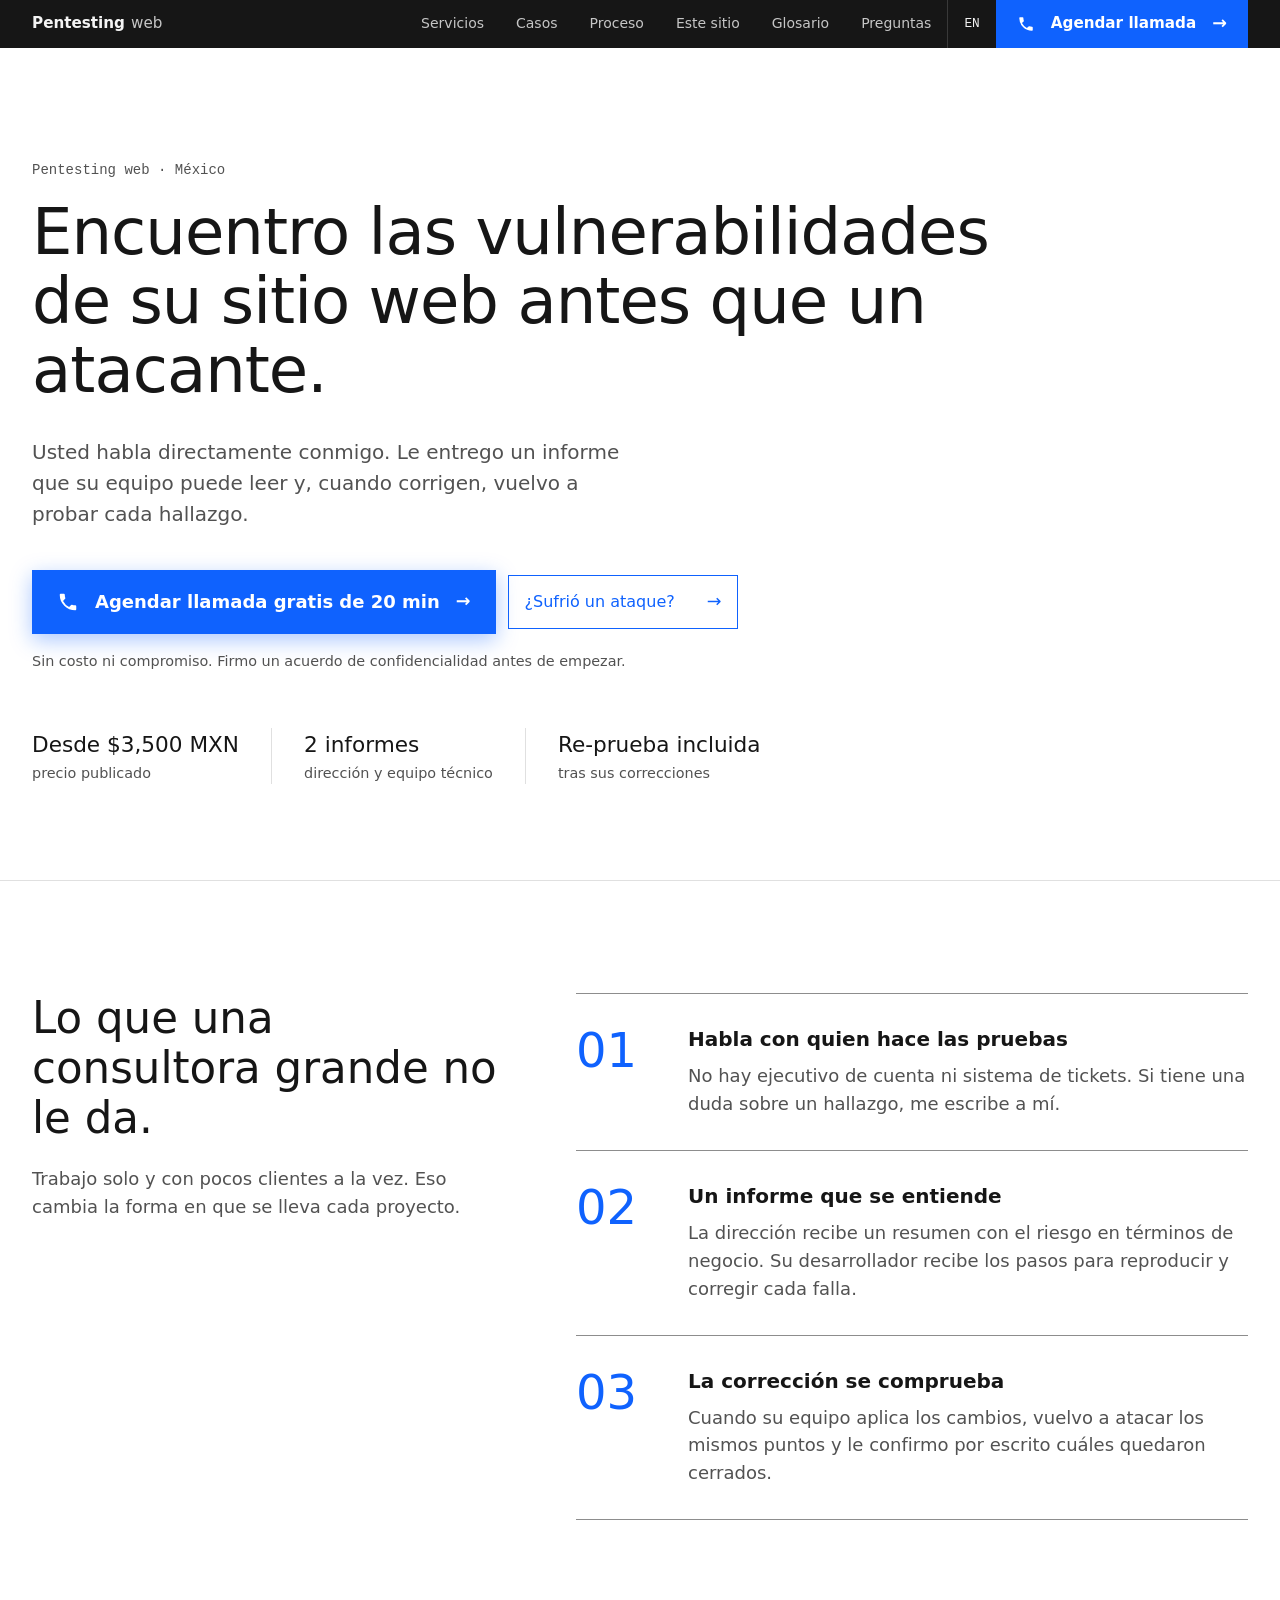
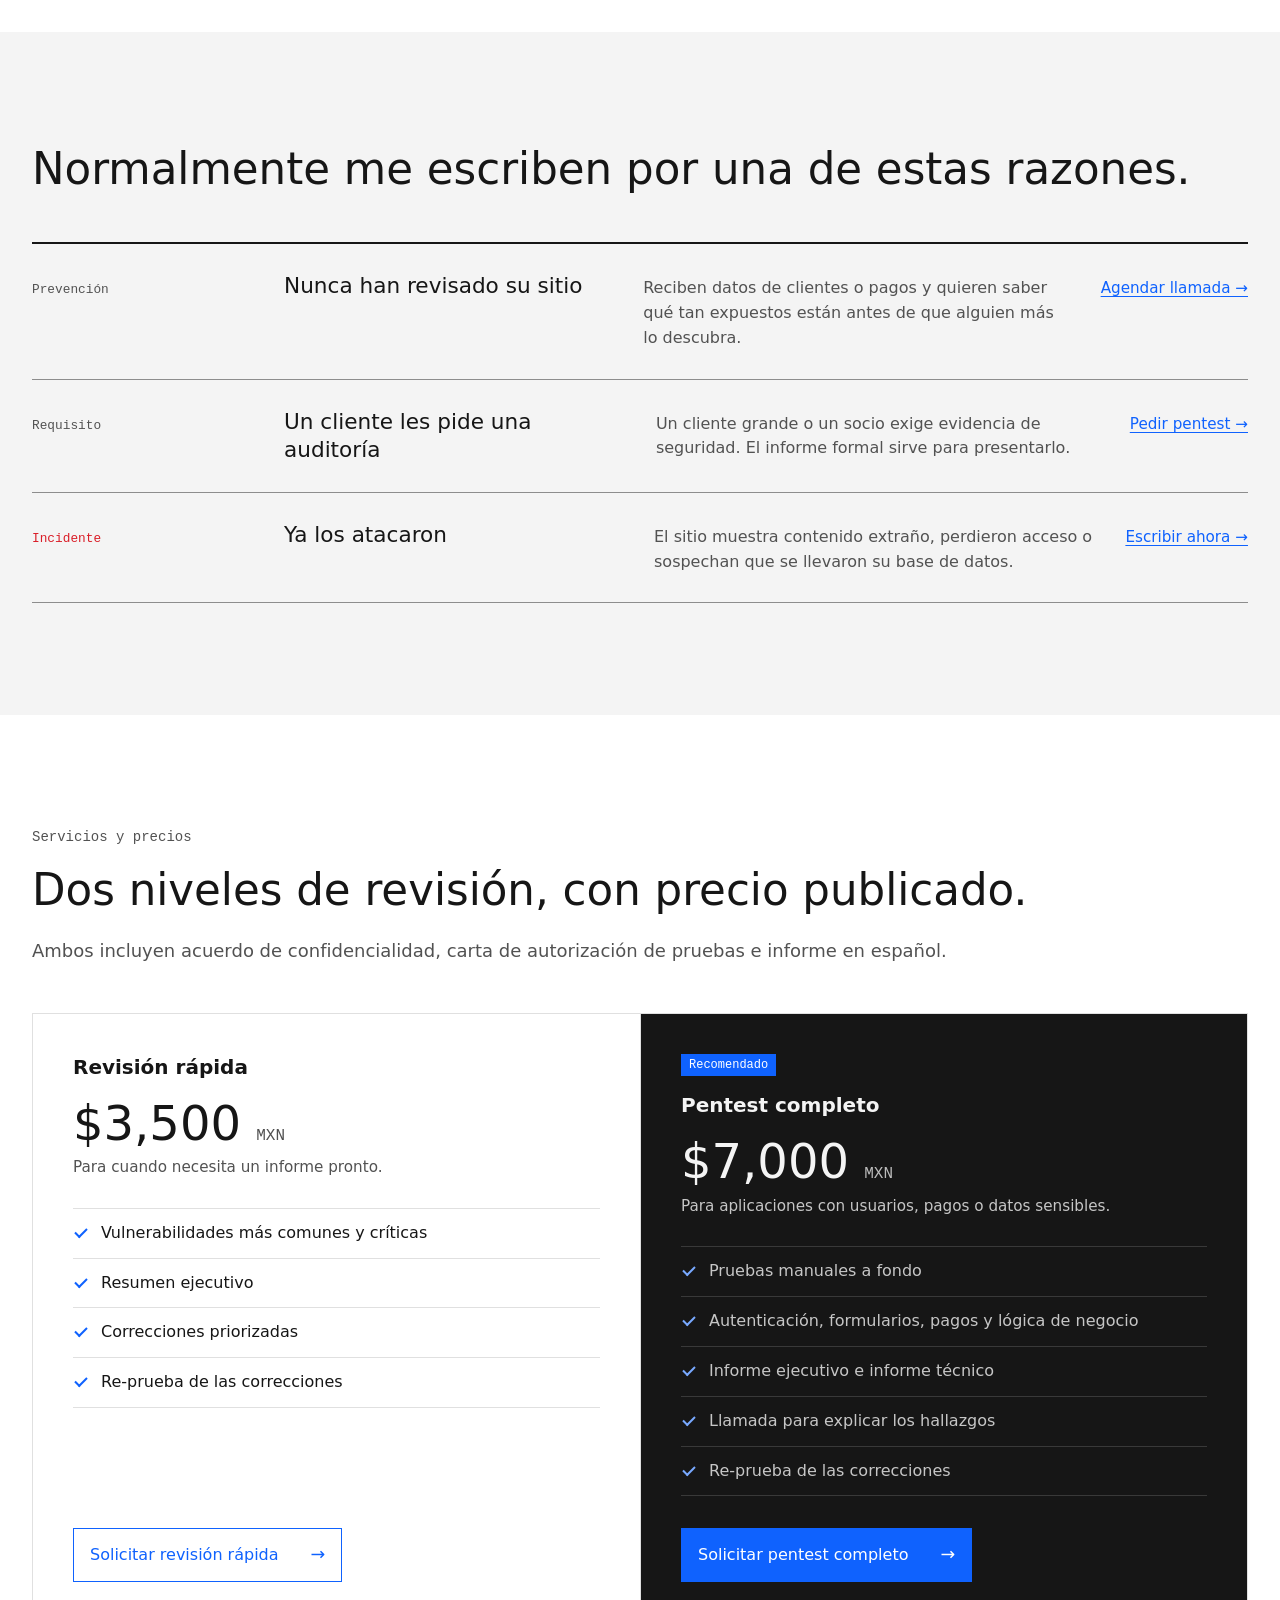
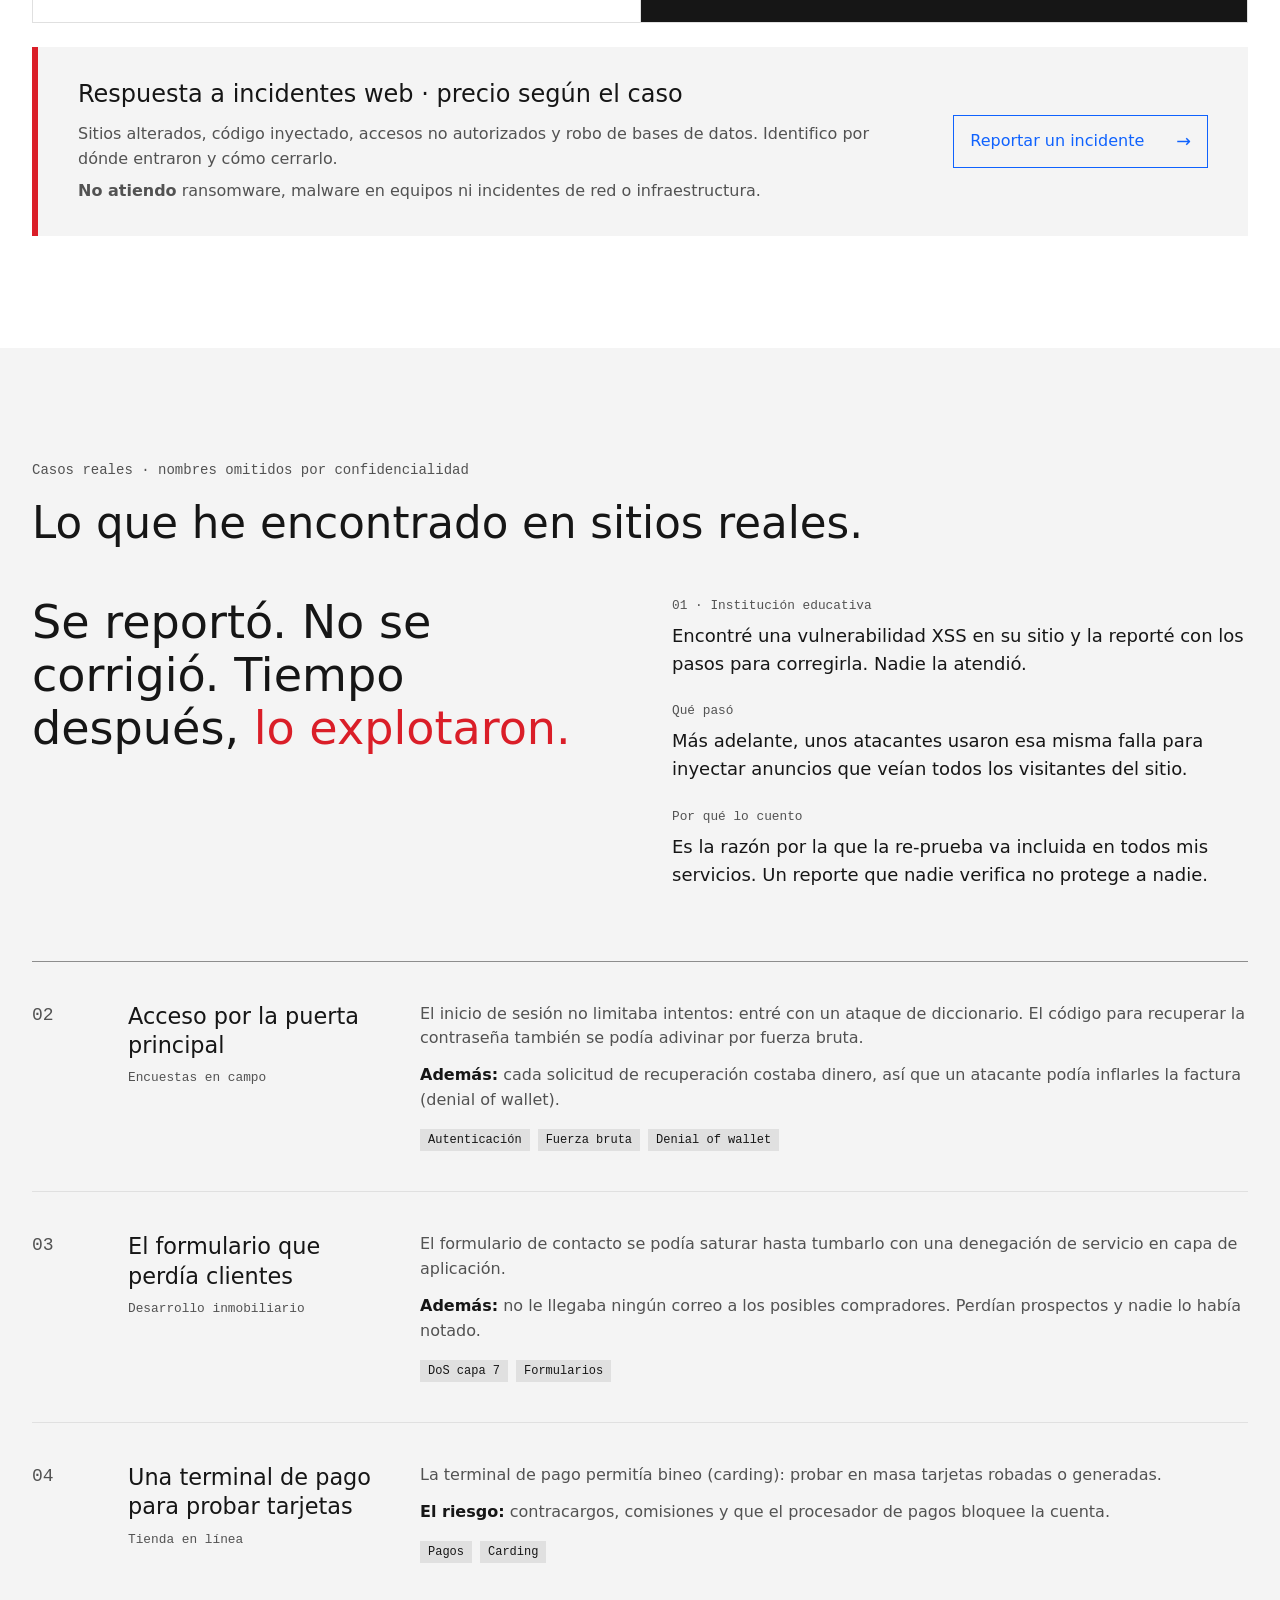
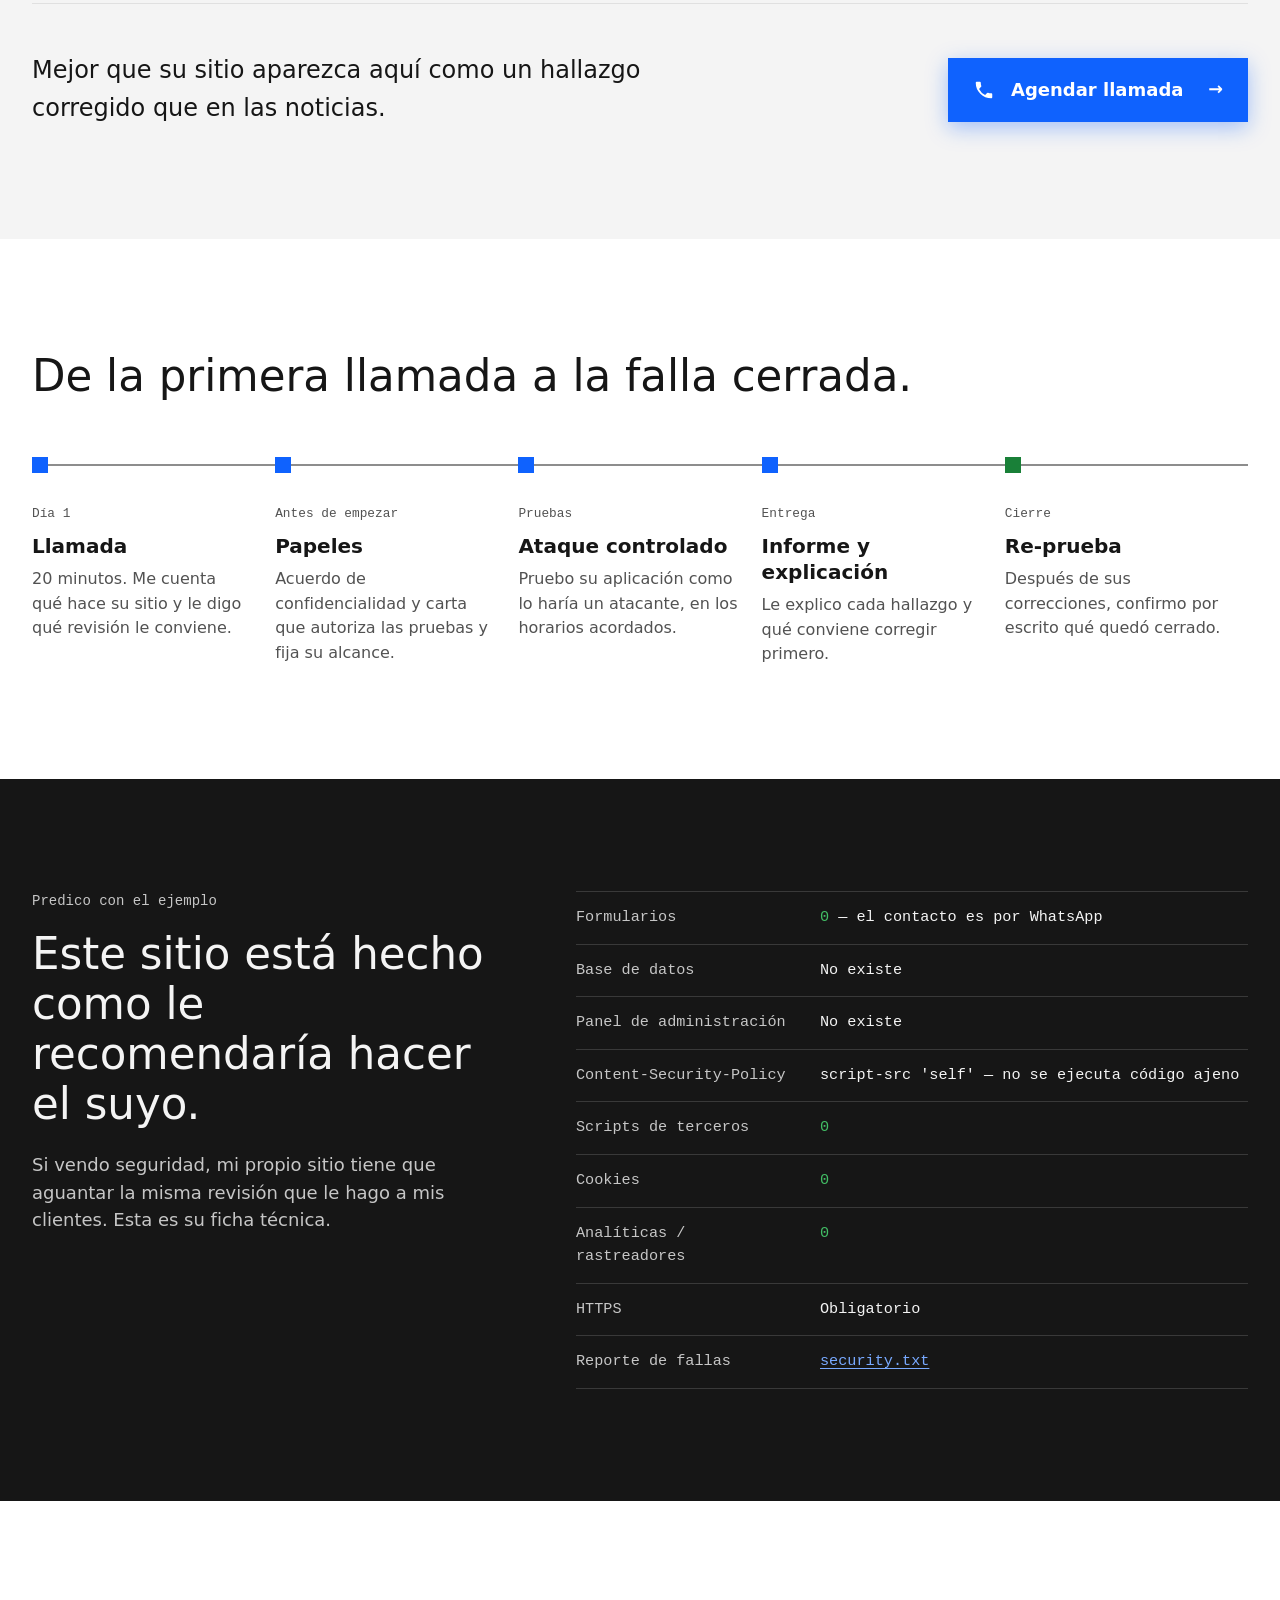
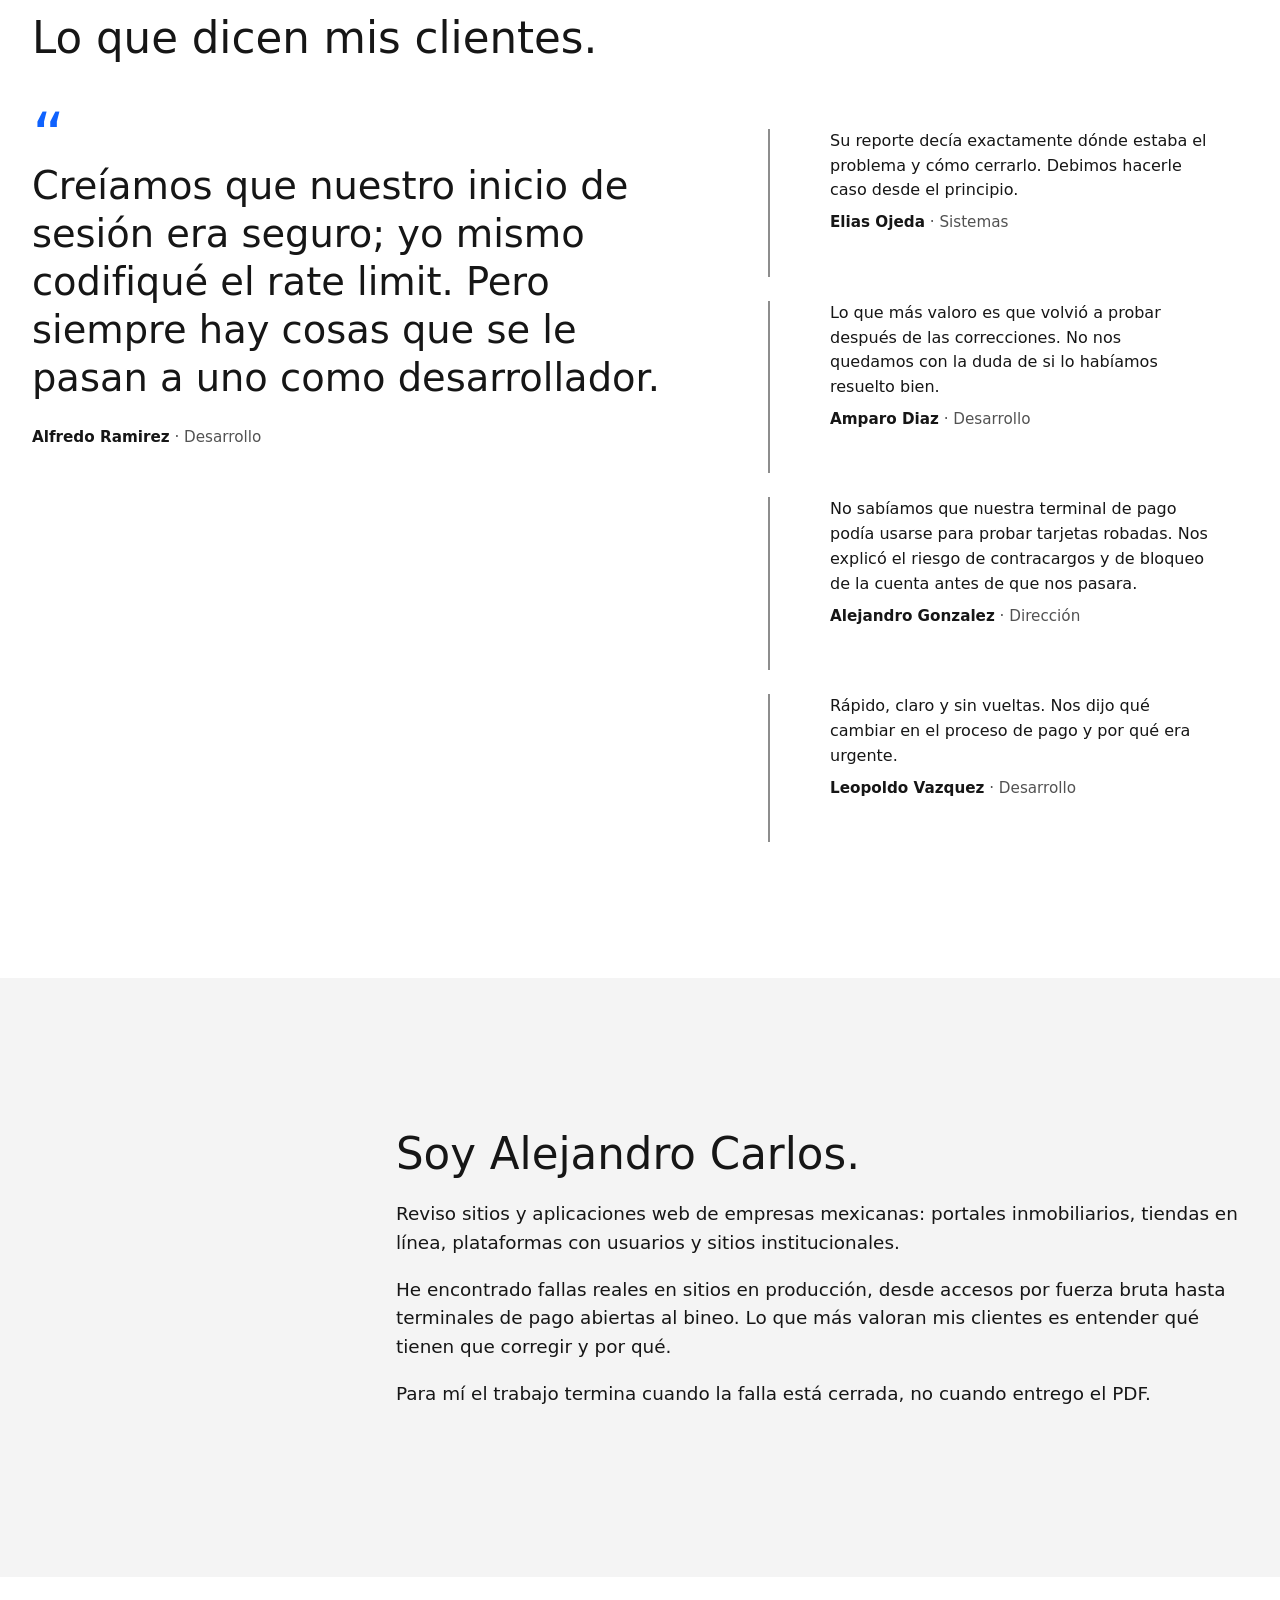
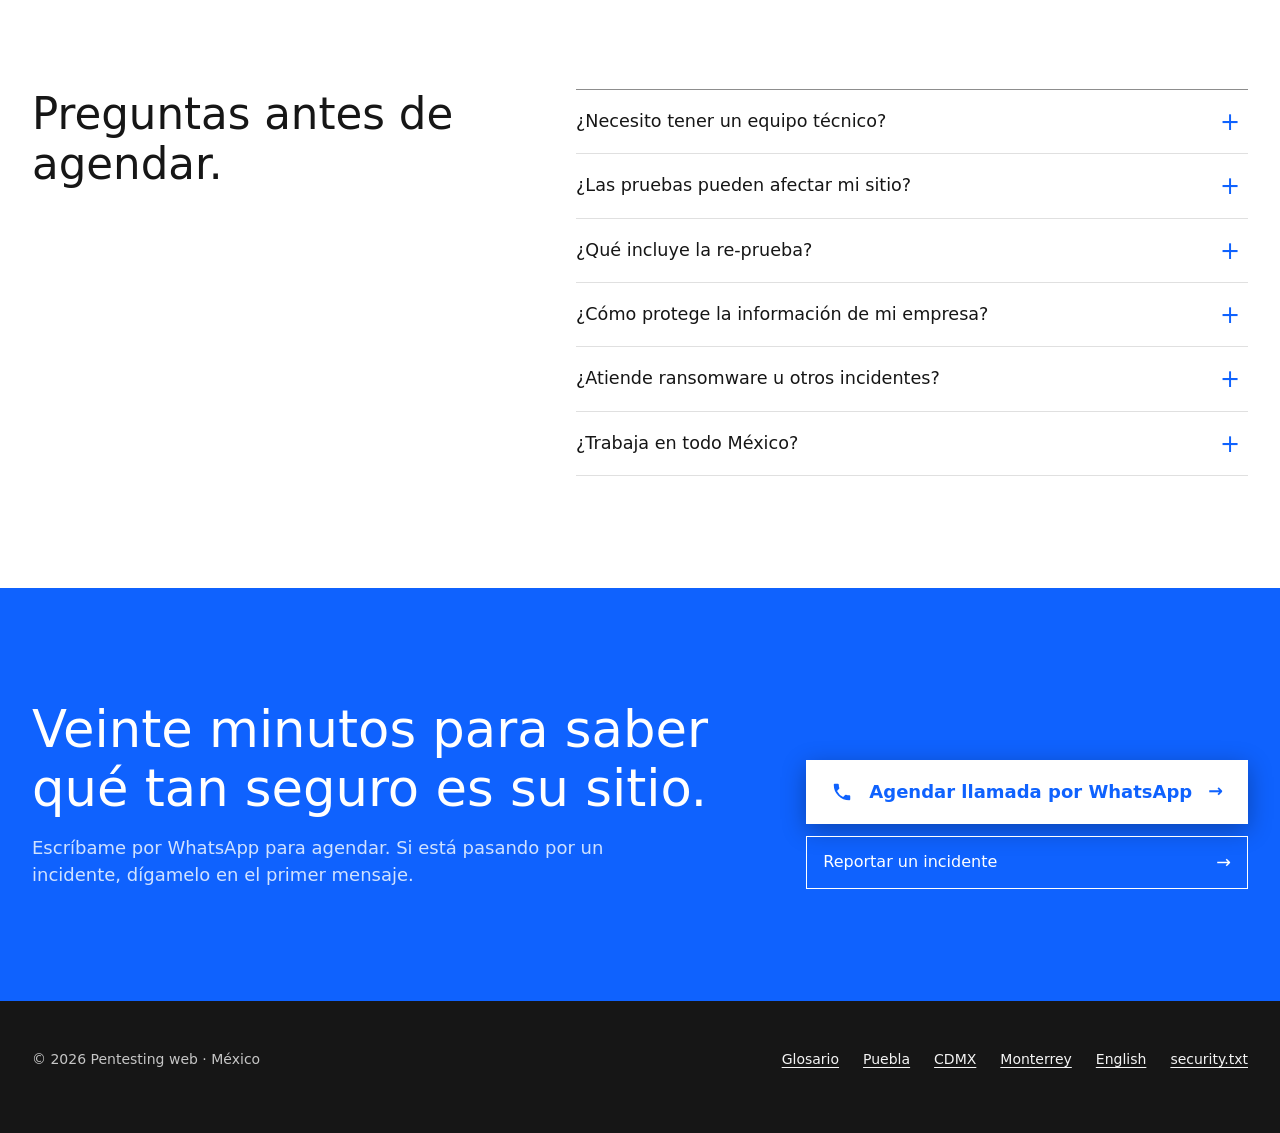
==== commit 3a67320a: "Rediseño, versión en inglés, glosario, foto y WhatsApp - Secciones con composiciones distintas en lu" ====
--- a/index.html
+++ b/index.html
@@ -30,7 +30,7 @@
       { "@type": "City", "name": "Monterrey" }
     ],
     "priceRange": "$3,500 – $7,000 MXN",
-    "knowsLanguage": "es-MX"
+    "knowsLanguage": ["es-MX", "en"]
   }
   </script>
 </head>
@@ -45,342 +45,272 @@
           <li><a href="#servicios">Servicios</a></li>
           <li><a href="#casos">Casos</a></li>
           <li><a href="#proceso">Proceso</a></li>
-          <li><a href="#seguridad">Este sitio</a></li>
+          <li><a href="#este-sitio">Este sitio</a></li>
+          <li><a href="glosario.html">Glosario</a></li>
           <li><a href="#preguntas">Preguntas</a></li>
         </ul>
+        <a class="lang" href="en/index.html" hreflang="en" lang="en" aria-label="English version">EN</a>
         <a class="btn btn-primary btn-sm btn-cta" href="#contacto" data-wa="llamada"><svg class="icon" viewBox="0 0 24 24" aria-hidden="true" focusable="false"><path d="M6.6 10.8a15.1 15.1 0 0 0 6.6 6.6l2.2-2.2a1 1 0 0 1 1-.25c1.1.37 2.3.57 3.6.57a1 1 0 0 1 1 1V20a1 1 0 0 1-1 1A17 17 0 0 1 3 4a1 1 0 0 1 1-1h3.5a1 1 0 0 1 1 1c0 1.25.2 2.45.57 3.57a1 1 0 0 1-.25 1z"/></svg><span>Agendar llamada</span></a>
       </nav>
     </div>
   </header>
 
   <main id="contenido">
-    <!-- HERO -->
+
+    <!-- 1. HERO: texto + retrato -->
     <section class="hero" aria-labelledby="hero-title">
-      <div class="container hero-grid">
-        <p class="eyebrow">Pentesting web · México</p>
-        <h1 id="hero-title">Encuentro las vulnerabilidades de su sitio web antes que un atacante.</h1>
-        <p class="hero-lead">Hablará directamente conmigo, no con un vendedor. Recibirá un informe que su equipo entiende y, cuando corrijan, vuelvo a probar cada hallazgo para confirmar que quedó resuelto.</p>
-        <div class="hero-actions">
-          <a class="btn btn-primary btn-cta btn-pulse" href="#contacto" data-wa="llamada"><svg class="icon" viewBox="0 0 24 24" aria-hidden="true" focusable="false"><path d="M6.6 10.8a15.1 15.1 0 0 0 6.6 6.6l2.2-2.2a1 1 0 0 1 1-.25c1.1.37 2.3.57 3.6.57a1 1 0 0 1 1 1V20a1 1 0 0 1-1 1A17 17 0 0 1 3 4a1 1 0 0 1 1-1h3.5a1 1 0 0 1 1 1c0 1.25.2 2.45.57 3.57a1 1 0 0 1-.25 1z"/></svg><span>Agendar llamada gratis de 20 min</span></a>
-          <a class="btn btn-ghost" href="#contacto" data-wa="incidente">¿Sufrió un ataque?</a>
-        </div>
-        <p class="hero-note">Sin costo ni compromiso. Acuerdo de confidencialidad antes de empezar.</p>
-        <ul class="hero-facts">
-          <li><strong>Desde $3,500 MXN</strong><span>Precios publicados, sin sorpresas</span></li>
-          <li><strong>2 informes</strong><span>Ejecutivo para dirección y técnico para su equipo</span></li>
-          <li><strong>Verificación incluida</strong><span>Vuelvo a probar cada corrección</span></li>
-        </ul>
-      </div>
-    </section>
-
-    <!-- PILARES -->
-    <section aria-labelledby="pilares-title">
-      <div class="container">
-        <div class="section-head">
-          <p class="eyebrow">Cómo trabajo</p>
-          <h2 id="pilares-title">Tres compromisos en cada proyecto.</h2>
-        </div>
-        <div class="tiles tiles-3">
-          <div class="tile pillar">
-            <h3>Trato directo</h3>
-            <p>Usted habla con la persona que audita su sitio. Sin intermediarios, sin tickets, sin esperar a un ejecutivo de cuenta.</p>
-          </div>
-          <div class="tile pillar">
-            <h3>Informes claros</h3>
-            <p>Un resumen ejecutivo para la dirección y un informe técnico para quien corrige. Cada hallazgo explica el riesgo y cómo solucionarlo.</p>
-          </div>
-          <div class="tile pillar">
-            <h3>Verificación incluida</h3>
-            <p>Encontrar el problema es la mitad del trabajo. Cuando su equipo corrige, vuelvo a probar y confirmo por escrito que quedó resuelto.</p>
-          </div>
-        </div>
-      </div>
-    </section>
-
-    <!-- DETONANTES -->
+      <div class="container hero-solo">
+        <div class="hero-copy">
+          <p class="kicker">Pentesting web · México</p>
+          <h1 id="hero-title">Encuentro las vulnerabilidades de su sitio web antes que un atacante.</h1>
+          <p class="hero-lead">Usted habla directamente conmigo. Le entrego un informe que su equipo puede leer y, cuando corrigen, vuelvo a probar cada hallazgo.</p>
+          <div class="actions">
+            <a class="btn btn-primary btn-cta btn-pulse" href="#contacto" data-wa="llamada"><svg class="icon" viewBox="0 0 24 24" aria-hidden="true" focusable="false"><path d="M6.6 10.8a15.1 15.1 0 0 0 6.6 6.6l2.2-2.2a1 1 0 0 1 1-.25c1.1.37 2.3.57 3.6.57a1 1 0 0 1 1 1V20a1 1 0 0 1-1 1A17 17 0 0 1 3 4a1 1 0 0 1 1-1h3.5a1 1 0 0 1 1 1c0 1.25.2 2.45.57 3.57a1 1 0 0 1-.25 1z"/></svg><span>Agendar llamada gratis de 20 min</span></a>
+            <a class="btn btn-ghost" href="#contacto" data-wa="incidente">¿Sufrió un ataque?</a>
+          </div>
+          <p class="hero-note">Sin costo ni compromiso. Firmo un acuerdo de confidencialidad antes de empezar.</p>
+          <ul class="facts">
+            <li><strong>Desde $3,500 MXN</strong>precio publicado</li>
+            <li><strong>2 informes</strong>dirección y equipo técnico</li>
+            <li><strong>Re-prueba incluida</strong>tras sus correcciones</li>
+          </ul>
+        </div>
+      </div>
+    </section>
+
+    <!-- 2. COMPROMISOS: titular fijo + filas numeradas -->
+    <section aria-labelledby="compromisos-title">
+      <div class="container split">
+        <div class="split-sticky">
+          <h2 id="compromisos-title">Lo que una consultora grande no le da.</h2>
+          <p class="muted">Trabajo solo y con pocos clientes a la vez. Eso cambia la forma en que se lleva cada proyecto.</p>
+        </div>
+        <ol class="numbered">
+          <li><div><h3>Habla con quien hace las pruebas</h3><p>No hay ejecutivo de cuenta ni sistema de tickets. Si tiene una duda sobre un hallazgo, me escribe a mí.</p></div></li>
+          <li><div><h3>Un informe que se entiende</h3><p>La dirección recibe un resumen con el riesgo en términos de negocio. Su desarrollador recibe los pasos para reproducir y corregir cada falla.</p></div></li>
+          <li><div><h3>La corrección se comprueba</h3><p>Cuando su equipo aplica los cambios, vuelvo a atacar los mismos puntos y le confirmo por escrito cuáles quedaron cerrados.</p></div></li>
+        </ol>
+      </div>
+    </section>
+
+    <!-- 3. SITUACIONES: filas -->
     <section class="section-alt" aria-labelledby="cuando-title">
       <div class="container">
-        <div class="section-head">
-          <p class="eyebrow">¿Cuándo contactarme?</p>
-          <h2 id="cuando-title">Si se reconoce en alguna de estas situaciones, hablemos.</h2>
-        </div>
-        <div class="tiles tiles-3">
-          <div class="tile">
-            <span class="tile-label">01 / Prevención</span>
-            <h3>Quiere saber qué tan expuesto está</h3>
-            <p>Su sitio recibe datos de clientes o pagos y nunca se ha revisado su seguridad. Mejor saberlo hoy que enterarse por un atacante.</p>
-          </div>
-          <div class="tile">
-            <span class="tile-label">02 / Requisito</span>
-            <h3>Un cliente le exige una auditoría</h3>
-            <p>Un cliente grande o un socio le pide evidencia de que su aplicación es segura. Le entrego un informe formal que puede presentar.</p>
-          </div>
-          <div class="tile">
-            <span class="tile-label">03 / Incidente</span>
-            <h3>Ya sufrió un ataque</h3>
-            <p>Su sitio muestra contenido extraño, perdió acceso o sospecha robo de su base de datos. Escríbame por WhatsApp y le respondo a la brevedad.</p>
-          </div>
-        </div>
-      </div>
-    </section>
-
-    <!-- SERVICIOS Y PRECIOS -->
+        <h2 id="cuando-title">Normalmente me escriben por una de estas razones.</h2>
+        <div class="rows">
+          <div class="row">
+            <span class="tag">Prevención</span>
+            <h3>Nunca han revisado su sitio</h3>
+            <p>Reciben datos de clientes o pagos y quieren saber qué tan expuestos están antes de que alguien más lo descubra.</p>
+            <a href="#contacto" data-wa="llamada">Agendar llamada →</a>
+          </div>
+          <div class="row">
+            <span class="tag">Requisito</span>
+            <h3>Un cliente les pide una auditoría</h3>
+            <p>Un cliente grande o un socio exige evidencia de seguridad. El informe formal sirve para presentarlo.</p>
+            <a href="#contacto" data-wa="completo">Pedir pentest →</a>
+          </div>
+          <div class="row urgent">
+            <span class="tag">Incidente</span>
+            <h3>Ya los atacaron</h3>
+            <p>El sitio muestra contenido extraño, perdieron acceso o sospechan que se llevaron su base de datos.</p>
+            <a href="#contacto" data-wa="incidente">Escribir ahora →</a>
+          </div>
+        </div>
+      </div>
+    </section>
+
+    <!-- 4. SERVICIOS Y PRECIOS -->
     <section id="servicios" aria-labelledby="servicios-title">
       <div class="container">
-        <div class="section-head">
-          <p class="eyebrow">Servicios y precios</p>
-          <h2 id="servicios-title">Precios claros, sin sorpresas.</h2>
-          <p>Todos los servicios incluyen acuerdo de confidencialidad, carta de autorización de pruebas e informe en español.</p>
-        </div>
-        <div class="tiles tiles-3">
-          <article class="tile">
+        <p class="kicker">Servicios y precios</p>
+        <h2 id="servicios-title">Dos niveles de revisión, con precio publicado.</h2>
+        <p class="muted">Ambos incluyen acuerdo de confidencialidad, carta de autorización de pruebas e informe en español.</p>
+        <div class="pricing">
+          <article class="plan">
             <h3>Revisión rápida</h3>
             <p class="price">$3,500 <small>MXN</small></p>
-            <p class="price-note">Ideal si necesita un informe pronto.</p>
+            <p class="price-note">Para cuando necesita un informe pronto.</p>
             <ul class="includes">
-              <li>Revisión de las vulnerabilidades más comunes y críticas</li>
-              <li>Resumen ejecutivo en lenguaje claro</li>
-              <li>Recomendaciones de corrección priorizadas</li>
-              <li>Verificación de las correcciones</li>
+              <li>Vulnerabilidades más comunes y críticas</li>
+              <li>Resumen ejecutivo</li>
+              <li>Correcciones priorizadas</li>
+              <li>Re-prueba de las correcciones</li>
             </ul>
             <a class="btn btn-ghost" href="#contacto" data-wa="rapida">Solicitar revisión rápida</a>
           </article>
-
-          <article class="tile featured">
-            <span class="tag-blue">Más completo</span>
+          <article class="plan plan-dark">
+            <span class="tag-blue">Recomendado</span>
             <h3>Pentest completo</h3>
             <p class="price">$7,000 <small>MXN</small></p>
             <p class="price-note">Para aplicaciones con usuarios, pagos o datos sensibles.</p>
             <ul class="includes">
-              <li>Pruebas manuales a fondo de su aplicación web</li>
+              <li>Pruebas manuales a fondo</li>
               <li>Autenticación, formularios, pagos y lógica de negocio</li>
               <li>Informe ejecutivo e informe técnico</li>
               <li>Llamada para explicar los hallazgos</li>
-              <li>Verificación de las correcciones</li>
+              <li>Re-prueba de las correcciones</li>
             </ul>
             <a class="btn btn-primary" href="#contacto" data-wa="completo">Solicitar pentest completo</a>
           </article>
-
-          <article class="tile">
-            <h3>Respuesta a incidentes web</h3>
-            <p class="price-text">Según el caso</p>
-            <p class="price-note">Cada incidente es distinto; cotizo tras una primera revisión.</p>
-            <ul class="includes">
-              <li>Sitios alterados o con código inyectado</li>
-              <li>Accesos no autorizados a su aplicación</li>
-              <li>Robo de bases de datos</li>
-              <li>Identificación de la vulnerabilidad y cierre</li>
-            </ul>
-            <a class="btn btn-ghost" href="#contacto" data-wa="incidente">Reportar un incidente</a>
-          </article>
-        </div>
-        <p class="scope-note"><strong>Alcance:</strong> la respuesta a incidentes cubre únicamente ataques a aplicaciones y sitios web. No atiendo ransomware, malware en equipos ni incidentes de red o infraestructura.</p>
-      </div>
-    </section>
-
-    <!-- CASOS -->
+        </div>
+        <div class="incident">
+          <div>
+            <h3>Respuesta a incidentes web · precio según el caso</h3>
+            <p>Sitios alterados, código inyectado, accesos no autorizados y robo de bases de datos. Identifico por dónde entraron y cómo cerrarlo.</p>
+            <p><strong>No atiendo</strong> ransomware, malware en equipos ni incidentes de red o infraestructura.</p>
+          </div>
+          <a class="btn btn-ghost" href="#contacto" data-wa="incidente">Reportar un incidente</a>
+        </div>
+      </div>
+    </section>
+
+    <!-- 5. CASOS -->
     <section id="casos" class="section-alt" aria-labelledby="casos-title">
       <div class="container">
-        <div class="section-head">
-          <p class="eyebrow">Casos reales</p>
-          <h2 id="casos-title">Lo que he encontrado en sitios reales.</h2>
-          <p>Por confidencialidad, los nombres de las empresas se omiten.</p>
-        </div>
-        <div class="tiles tiles-2">
-          <article class="tile case case-featured">
-            <span class="tile-label">Institución educativa</span>
-            <h3>El hallazgo que nadie corrigió</h3>
-            <dl>
-              <dt class="found">Hallazgo</dt>
-              <dd>El sitio era vulnerable a XSS (inyección de código en el navegador). Se reportó con detalle, pero no se corrigió.</dd>
-              <dt class="found">Qué pasó después</dt>
-              <dd>Tiempo después, atacantes aprovecharon esa misma falla para inyectar código que mostraba anuncios a los visitantes del sitio.</dd>
-              <dt class="lesson">Lección</dt>
-              <dd>Un reporte sin corrección verificada sigue siendo un riesgo. Por eso la verificación está incluida en todos mis servicios.</dd>
-            </dl>
-            <ul class="tags" aria-label="Temas"><li>XSS</li><li>Inyección de código</li></ul>
-          </article>
-
-          <article class="tile case">
-            <span class="tile-label">Empresa de encuestas en campo</span>
-            <h3>Acceso por la puerta principal</h3>
-            <dl>
-              <dt class="found">Hallazgo</dt>
-              <dd>El inicio de sesión no limitaba intentos y se logró acceder con un ataque de diccionario. El código de recuperación de contraseña podía adivinarse por fuerza bruta.</dd>
-              <dt class="found">Riesgo adicional</dt>
-              <dd>Cada solicitud de recuperación consumía servicios de pago: un atacante podía disparar sus costos (<span lang="en">denial of wallet</span>).</dd>
-            </dl>
-            <ul class="tags" aria-label="Temas"><li>Autenticación</li><li>Fuerza bruta</li><li>Denial of wallet</li></ul>
-          </article>
-
-          <article class="tile case">
-            <span class="tile-label">Desarrollo inmobiliario</span>
-            <h3>El formulario que perdía clientes</h3>
-            <dl>
-              <dt class="found">Hallazgo</dt>
-              <dd>El formulario de contacto era vulnerable a denegación de servicio en capa de aplicación: podía saturarse hasta dejar de responder.</dd>
-              <dt class="found">Hallazgo extra</dt>
-              <dd>Además, el formulario no enviaba el correo a los posibles compradores. Se estaban perdiendo prospectos sin que nadie lo supiera.</dd>
-            </dl>
-            <ul class="tags" aria-label="Temas"><li>DoS capa 7</li><li>Formularios</li></ul>
-          </article>
-
-          <article class="tile case">
-            <span class="tile-label">Tienda en línea</span>
-            <h3>Una terminal de pago usada para probar tarjetas</h3>
-            <dl>
-              <dt class="found">Hallazgo</dt>
-              <dd>La terminal de pago era vulnerable a bineo (<span lang="en">carding</span>): permitía probar tarjetas robadas o generadas de forma masiva.</dd>
-              <dt class="found">Riesgo</dt>
-              <dd>Contracargos, comisiones y el riesgo de que el procesador de pagos bloquee la cuenta de la tienda.</dd>
-            </dl>
-            <ul class="tags" aria-label="Temas"><li>Pagos</li><li>Carding</li></ul>
-          </article>
-
-          <article class="tile case">
-            <span class="tile-label">Su empresa</span>
-            <h3>¿El siguiente caso?</h3>
-            <p>Mejor que su sitio aparezca aquí como un hallazgo corregido que en las noticias como un incidente.</p>
-            <a class="btn btn-primary btn-cta" href="#contacto" data-wa="llamada"><svg class="icon" viewBox="0 0 24 24" aria-hidden="true" focusable="false"><path d="M6.6 10.8a15.1 15.1 0 0 0 6.6 6.6l2.2-2.2a1 1 0 0 1 1-.25c1.1.37 2.3.57 3.6.57a1 1 0 0 1 1 1V20a1 1 0 0 1-1 1A17 17 0 0 1 3 4a1 1 0 0 1 1-1h3.5a1 1 0 0 1 1 1c0 1.25.2 2.45.57 3.57a1 1 0 0 1-.25 1z"/></svg><span>Agendar llamada</span></a>
-          </article>
-        </div>
-      </div>
-    </section>
-
-    <!-- PROCESO -->
+        <p class="kicker">Casos reales · nombres omitidos por confidencialidad</p>
+        <h2 id="casos-title">Lo que he encontrado en sitios reales.</h2>
+        <div class="feature-case">
+          <p class="pull">Se reportó. No se corrigió. Tiempo después, <em>lo explotaron.</em></p>
+          <dl>
+            <dt>01 · Institución educativa</dt>
+            <dd>Encontré una vulnerabilidad XSS en su sitio y la reporté con los pasos para corregirla. Nadie la atendió.</dd>
+            <dt>Qué pasó</dt>
+            <dd>Más adelante, unos atacantes usaron esa misma falla para inyectar anuncios que veían todos los visitantes del sitio.</dd>
+            <dt>Por qué lo cuento</dt>
+            <dd>Es la razón por la que la re-prueba va incluida en todos mis servicios. Un reporte que nadie verifica no protege a nadie.</dd>
+          </dl>
+        </div>
+        <ol class="case-list">
+          <li class="case-item">
+            <span class="num">02</span>
+            <div><h3>Acceso por la puerta principal</h3><span class="sector">Encuestas en campo</span></div>
+            <div>
+              <p>El inicio de sesión no limitaba intentos: entré con un ataque de diccionario. El código para recuperar la contraseña también se podía adivinar por fuerza bruta.</p>
+              <p><strong>Además:</strong> cada solicitud de recuperación costaba dinero, así que un atacante podía inflarles la factura (<span lang="en">denial of wallet</span>).</p>
+              <ul class="tags" aria-label="Temas"><li>Autenticación</li><li>Fuerza bruta</li><li>Denial of wallet</li></ul>
+            </div>
+          </li>
+          <li class="case-item">
+            <span class="num">03</span>
+            <div><h3>El formulario que perdía clientes</h3><span class="sector">Desarrollo inmobiliario</span></div>
+            <div>
+              <p>El formulario de contacto se podía saturar hasta tumbarlo con una denegación de servicio en capa de aplicación.</p>
+              <p><strong>Además:</strong> no le llegaba ningún correo a los posibles compradores. Perdían prospectos y nadie lo había notado.</p>
+              <ul class="tags" aria-label="Temas"><li>DoS capa 7</li><li>Formularios</li></ul>
+            </div>
+          </li>
+          <li class="case-item">
+            <span class="num">04</span>
+            <div><h3>Una terminal de pago para probar tarjetas</h3><span class="sector">Tienda en línea</span></div>
+            <div>
+              <p>La terminal de pago permitía bineo (<span lang="en">carding</span>): probar en masa tarjetas robadas o generadas.</p>
+              <p><strong>El riesgo:</strong> contracargos, comisiones y que el procesador de pagos bloquee la cuenta.</p>
+              <ul class="tags" aria-label="Temas"><li>Pagos</li><li>Carding</li></ul>
+            </div>
+          </li>
+        </ol>
+        <div class="next-case">
+          <p>Mejor que su sitio aparezca aquí como un hallazgo corregido que en las noticias.</p>
+          <a class="btn btn-primary btn-cta" href="#contacto" data-wa="llamada"><svg class="icon" viewBox="0 0 24 24" aria-hidden="true" focusable="false"><path d="M6.6 10.8a15.1 15.1 0 0 0 6.6 6.6l2.2-2.2a1 1 0 0 1 1-.25c1.1.37 2.3.57 3.6.57a1 1 0 0 1 1 1V20a1 1 0 0 1-1 1A17 17 0 0 1 3 4a1 1 0 0 1 1-1h3.5a1 1 0 0 1 1 1c0 1.25.2 2.45.57 3.57a1 1 0 0 1-.25 1z"/></svg><span>Agendar llamada</span></a>
+        </div>
+      </div>
+    </section>
+
+    <!-- 6. PROCESO: línea de tiempo -->
     <section id="proceso" aria-labelledby="proceso-title">
       <div class="container">
-        <div class="section-head">
-          <p class="eyebrow">Proceso</p>
-          <h2 id="proceso-title">Cinco pasos, de la llamada a la verificación.</h2>
-        </div>
-        <ol class="steps">
-          <li><h3>Llamada de 20 minutos</h3><p>Me cuenta qué hace su sitio y qué le preocupa. Le digo qué servicio le conviene, sin compromiso.</p></li>
-          <li><h3>Confidencialidad y autorización</h3><p>Firmamos un acuerdo de confidencialidad y una carta que autoriza las pruebas y define su alcance.</p></li>
-          <li><h3>Pruebas</h3><p>Evalúo su aplicación como lo haría un atacante, dentro de los límites y horarios acordados.</p></li>
-          <li><h3>Informe y explicación</h3><p>Recibe el informe ejecutivo y el técnico. Le explico cada hallazgo y qué corregir primero.</p></li>
-          <li><h3>Verificación</h3><p>Cuando su equipo corrige, vuelvo a probar y le confirmo por escrito que cada falla quedó cerrada.</p></li>
+        <h2 id="proceso-title">De la primera llamada a la falla cerrada.</h2>
+        <ol class="timeline">
+          <li><span class="step">Día 1</span><h3>Llamada</h3><p>20 minutos. Me cuenta qué hace su sitio y le digo qué revisión le conviene.</p></li>
+          <li><span class="step">Antes de empezar</span><h3>Papeles</h3><p>Acuerdo de confidencialidad y carta que autoriza las pruebas y fija su alcance.</p></li>
+          <li><span class="step">Pruebas</span><h3>Ataque controlado</h3><p>Pruebo su aplicación como lo haría un atacante, en los horarios acordados.</p></li>
+          <li><span class="step">Entrega</span><h3>Informe y explicación</h3><p>Le explico cada hallazgo y qué conviene corregir primero.</p></li>
+          <li><span class="step">Cierre</span><h3>Re-prueba</h3><p>Después de sus correcciones, confirmo por escrito qué quedó cerrado.</p></li>
         </ol>
       </div>
     </section>
 
-    <!-- SEGURIDAD DE ESTE SITIO -->
-    <section id="seguridad" class="inverse" aria-labelledby="seguridad-title">
-      <div class="container">
-        <div class="section-head">
-          <p class="eyebrow">Predico con el ejemplo</p>
-          <h2 id="seguridad-title">Este sitio está construido como le recomendaría construir el suyo.</h2>
-          <p>Si vendo seguridad, mi propio sitio tiene que resistir la misma revisión que hago a mis clientes.</p>
-        </div>
-        <div class="tiles tiles-3">
-          <div class="tile">
-            <span class="tile-label">Superficie de ataque mínima</span>
-            <h3>Sin formularios ni base de datos</h3>
-            <p>Es un sitio estático: no hay inicio de sesión, panel de administración, formularios ni base de datos que atacar. El contacto es por WhatsApp.</p>
-          </div>
-          <div class="tile">
-            <span class="tile-label">Política de contenido estricta</span>
-            <h3>Solo se ejecuta código propio</h3>
-            <p>Una política CSP bloquea cualquier script externo o inyectado. Es una capa de defensa directa contra la inyección de código.</p>
-          </div>
-          <div class="tile">
-            <span class="tile-label">Privacidad</span>
-            <h3>Sin cookies ni rastreadores</h3>
-            <p>No uso analíticas de terceros, píxeles publicitarios ni cookies. No recopilo datos de quien visita este sitio.</p>
-          </div>
-          <div class="tile">
-            <span class="tile-label">Transporte seguro</span>
-            <h3>HTTPS obligatorio</h3>
-            <p>Toda la comunicación con este sitio viaja cifrada. Las solicitudes por HTTP se redirigen automáticamente a HTTPS.</p>
-          </div>
-          <div class="tile">
-            <span class="tile-label">Divulgación responsable</span>
-            <h3>Archivo security.txt</h3>
-            <p>Si encuentra una vulnerabilidad en este sitio, hay un canal publicado para reportarla, como debería tener cualquier empresa.</p>
-          </div>
-          <div class="tile">
-            <span class="tile-label">Cero dependencias</span>
-            <h3>Sin librerías de terceros</h3>
-            <p>No uso frameworks, plugins ni librerías JavaScript externas: menos código ajeno significa menos vulnerabilidades heredadas.</p>
-          </div>
-        </div>
-      </div>
-    </section>
-
-    <!-- TESTIMONIOS -->
+    <!-- 7. ESTE SITIO: ficha técnica -->
+    <section id="este-sitio" class="inverse" aria-labelledby="sitio-title">
+      <div class="container spec-wrap">
+        <div>
+          <p class="kicker">Predico con el ejemplo</p>
+          <h2 id="sitio-title">Este sitio está hecho como le recomendaría hacer el suyo.</h2>
+          <p class="muted">Si vendo seguridad, mi propio sitio tiene que aguantar la misma revisión que le hago a mis clientes. Esta es su ficha técnica.</p>
+        </div>
+        <dl class="spec">
+          <div><dt>Formularios</dt><dd><span class="good">0</span> — el contacto es por WhatsApp</dd></div>
+          <div><dt>Base de datos</dt><dd>No existe</dd></div>
+          <div><dt>Panel de administración</dt><dd>No existe</dd></div>
+          <div><dt>Content-Security-Policy</dt><dd>script-src 'self' — no se ejecuta código ajeno</dd></div>
+          <div><dt>Scripts de terceros</dt><dd><span class="good">0</span></dd></div>
+          <div><dt>Cookies</dt><dd><span class="good">0</span></dd></div>
+          <div><dt>Analíticas / rastreadores</dt><dd><span class="good">0</span></dd></div>
+          <div><dt>HTTPS</dt><dd>Obligatorio</dd></div>
+          <div><dt>Reporte de fallas</dt><dd><a href=".well-known/security.txt">security.txt</a></dd></div>
+        </dl>
+      </div>
+    </section>
+
+    <!-- 8. TESTIMONIOS -->
     <section aria-labelledby="testimonios-title">
       <div class="container">
-        <div class="section-head">
-          <p class="eyebrow">Testimonios</p>
-          <h2 id="testimonios-title">Lo que dicen mis clientes.</h2>
-        </div>
-        <div class="tiles testimonials-5">
-          <figure class="tile testimonial">
-            <blockquote>Su reporte decía exactamente dónde estaba el problema y cómo cerrarlo. Debimos hacerle caso desde el principio.</blockquote>
-            <figcaption><strong>Elias Ojeda</strong>Sistemas</figcaption>
+        <h2 id="testimonios-title">Lo que dicen mis clientes.</h2>
+        <div class="quotes">
+          <figure class="big-quote">
+            <blockquote>Creíamos que nuestro inicio de sesión era seguro; yo mismo codifiqué el <span lang="en">rate limit</span>. Pero siempre hay cosas que se le pasan a uno como desarrollador.</blockquote>
+            <figcaption class="cite"><strong>Alfredo Ramirez</strong> · Desarrollo</figcaption>
           </figure>
-          <figure class="tile testimonial">
-            <blockquote>Creíamos que nuestro inicio de sesión era seguro; yo mismo codifiqué el <span lang="en">rate limit</span>. Pero siempre hay cosas que se le pasan a uno como desarrollador.</blockquote>
-            <figcaption><strong>Alfredo Ramirez</strong>Desarrollo</figcaption>
-          </figure>
-          <figure class="tile testimonial">
-            <blockquote>Lo que más valoro es que volvió a probar después de las correcciones. No nos quedamos con la duda de si lo habíamos resuelto bien.</blockquote>
-            <figcaption><strong>Amparo Diaz</strong>Desarrollo</figcaption>
-          </figure>
-          <figure class="tile testimonial">
-            <blockquote>No sabíamos que nuestra terminal de pago podía usarse para probar tarjetas robadas. Nos explicó el riesgo de contracargos y de bloqueo de la cuenta antes de que nos pasara.</blockquote>
-            <figcaption><strong>Alejandro Gonzalez</strong>Dirección</figcaption>
-          </figure>
-          <figure class="tile testimonial">
-            <blockquote>Rápido, claro y sin vueltas. Nos dijo qué cambiar en el proceso de pago y por qué era urgente.</blockquote>
-            <figcaption><strong>Leopoldo Vazquez</strong>Desarrollo</figcaption>
-          </figure>
-        </div>
-      </div>
-    </section>
-
-    <!-- SOBRE MÍ -->
-    <section class="section-alt" aria-labelledby="sobre-title">
-      <div class="container about-grid">
-        <!-- Reemplazar por: <img src="alejandro.jpg" alt="Alejandro Carlos, pentester web" width="360" height="450"> -->
-        <div class="photo-placeholder" role="img" aria-label="Foto de Alejandro Carlos (pendiente)">AC</div>
+          <ul class="small-quotes">
+            <li><figure><blockquote>Su reporte decía exactamente dónde estaba el problema y cómo cerrarlo. Debimos hacerle caso desde el principio.</blockquote><figcaption class="cite"><strong>Elias Ojeda</strong> · Sistemas</figcaption></figure></li>
+            <li><figure><blockquote>Lo que más valoro es que volvió a probar después de las correcciones. No nos quedamos con la duda de si lo habíamos resuelto bien.</blockquote><figcaption class="cite"><strong>Amparo Diaz</strong> · Desarrollo</figcaption></figure></li>
+            <li><figure><blockquote>No sabíamos que nuestra terminal de pago podía usarse para probar tarjetas robadas. Nos explicó el riesgo de contracargos y de bloqueo de la cuenta antes de que nos pasara.</blockquote><figcaption class="cite"><strong>Alejandro Gonzalez</strong> · Dirección</figcaption></figure></li>
+            <li><figure><blockquote>Rápido, claro y sin vueltas. Nos dijo qué cambiar en el proceso de pago y por qué era urgente.</blockquote><figcaption class="cite"><strong>Leopoldo Vazquez</strong> · Desarrollo</figcaption></figure></li>
+          </ul>
+        </div>
+      </div>
+    </section>
+
+    <!-- 9. SOBRE MÍ -->
+    <section class="section-alt about" aria-labelledby="sobre-title">
+      <div class="container split">
+        <img class="about-photo" src="img/alejandro-carlos.jpg" alt="Retrato de Alejandro Carlos" width="720" height="900" loading="lazy">
         <div>
-          <p class="eyebrow">Sobre mí</p>
           <h2 id="sobre-title">Soy Alejandro Carlos.</h2>
-          <p>Audito sitios y aplicaciones web de empresas mexicanas: portales inmobiliarios, tiendas en línea, plataformas con usuarios y sitios institucionales. He encontrado vulnerabilidades reales en sitios en producción, desde accesos por fuerza bruta hasta fallas en terminales de pago.</p>
-          <p>Lo que más valoran mis clientes es que entienden qué deben corregir y por qué. Mi trabajo no termina con el informe: termina cuando la falla está cerrada.</p>
-          <a class="btn btn-primary btn-cta" href="#contacto" data-wa="llamada"><svg class="icon" viewBox="0 0 24 24" aria-hidden="true" focusable="false"><path d="M6.6 10.8a15.1 15.1 0 0 0 6.6 6.6l2.2-2.2a1 1 0 0 1 1-.25c1.1.37 2.3.57 3.6.57a1 1 0 0 1 1 1V20a1 1 0 0 1-1 1A17 17 0 0 1 3 4a1 1 0 0 1 1-1h3.5a1 1 0 0 1 1 1c0 1.25.2 2.45.57 3.57a1 1 0 0 1-.25 1z"/></svg><span>Agendar llamada de 20 min</span></a>
-        </div>
-      </div>
-    </section>
-
-    <!-- FAQ -->
+          <p>Reviso sitios y aplicaciones web de empresas mexicanas: portales inmobiliarios, tiendas en línea, plataformas con usuarios y sitios institucionales.</p>
+          <p>He encontrado fallas reales en sitios en producción, desde accesos por fuerza bruta hasta terminales de pago abiertas al bineo. Lo que más valoran mis clientes es entender qué tienen que corregir y por qué.</p>
+          <p>Para mí el trabajo termina cuando la falla está cerrada, no cuando entrego el PDF.</p>
+        </div>
+      </div>
+    </section>
+
+    <!-- 10. PREGUNTAS -->
     <section id="preguntas" aria-labelledby="faq-title">
-      <div class="container">
-        <div class="section-head">
-          <p class="eyebrow">Preguntas frecuentes</p>
-          <h2 id="faq-title">Antes de agendar.</h2>
+      <div class="container split">
+        <div class="split-sticky">
+          <h2 id="faq-title">Preguntas antes de agendar.</h2>
         </div>
         <div class="faq">
           <details>
             <summary>¿Necesito tener un equipo técnico?</summary>
-            <p>No. El resumen ejecutivo está escrito para que la dirección entienda el riesgo. El informe técnico se lo puede entregar a su desarrollador o agencia para que lo corrija.</p>
+            <p>No. El resumen ejecutivo está escrito para la dirección. El informe técnico se lo entrega a su desarrollador o agencia para que corrija.</p>
           </details>
           <details>
             <summary>¿Las pruebas pueden afectar mi sitio?</summary>
-            <p>El alcance y los horarios se acuerdan por escrito antes de empezar. Cualquier prueba que pueda afectar la disponibilidad del sitio solo se realiza con su autorización explícita.</p>
-          </details>
-          <details>
-            <summary>¿Qué incluye la verificación?</summary>
-            <p>Después de que su equipo aplique las correcciones, vuelvo a probar cada hallazgo y le confirmo por escrito cuáles quedaron cerrados.</p>
+            <p>El alcance y los horarios se acuerdan por escrito. Cualquier prueba que pueda afectar la disponibilidad solo se hace con su autorización explícita.</p>
+          </details>
+          <details>
+            <summary>¿Qué incluye la re-prueba?</summary>
+            <p>Después de sus correcciones, vuelvo a probar cada hallazgo y le confirmo por escrito cuáles quedaron cerrados.</p>
           </details>
           <details>
             <summary>¿Cómo protege la información de mi empresa?</summary>
-            <p>Firmamos un acuerdo de confidencialidad antes de cualquier prueba. Los hallazgos se comparten solo con las personas que usted designe.</p>
+            <p>Firmamos un acuerdo de confidencialidad antes de cualquier prueba. Los hallazgos solo los ven las personas que usted designe.</p>
           </details>
           <details>
             <summary>¿Atiende ransomware u otros incidentes?</summary>
-            <p>No. Atiendo únicamente incidentes en sitios y aplicaciones web: código inyectado, accesos no autorizados y robo de bases de datos.</p>
+            <p>No. Solo incidentes en sitios y aplicaciones web: código inyectado, accesos no autorizados y robo de bases de datos.</p>
           </details>
           <details>
             <summary>¿Trabaja en todo México?</summary>
@@ -392,13 +322,12 @@
 
     <!-- CTA FINAL -->
     <section id="contacto" class="cta-band" aria-labelledby="contacto-title">
-      <div class="container">
-        <div class="section-head">
-          <p class="eyebrow">Contacto</p>
+      <div class="container cta-grid">
+        <div>
           <h2 id="contacto-title">Veinte minutos para saber qué tan seguro es su sitio.</h2>
-          <p>Escríbame por WhatsApp para agendar la llamada. Si está viviendo un incidente, dígamelo en el primer mensaje.</p>
-        </div>
-        <div class="hero-actions">
+          <p>Escríbame por WhatsApp para agendar. Si está pasando por un incidente, dígamelo en el primer mensaje.</p>
+        </div>
+        <div class="actions">
           <a class="btn btn-primary btn-cta" href="#contacto" data-wa="llamada"><svg class="icon" viewBox="0 0 24 24" aria-hidden="true" focusable="false"><path d="M6.6 10.8a15.1 15.1 0 0 0 6.6 6.6l2.2-2.2a1 1 0 0 1 1-.25c1.1.37 2.3.57 3.6.57a1 1 0 0 1 1 1V20a1 1 0 0 1-1 1A17 17 0 0 1 3 4a1 1 0 0 1 1-1h3.5a1 1 0 0 1 1 1c0 1.25.2 2.45.57 3.57a1 1 0 0 1-.25 1z"/></svg><span>Agendar llamada por WhatsApp</span></a>
           <a class="btn btn-ghost" href="#contacto" data-wa="incidente">Reportar un incidente</a>
         </div>
@@ -412,9 +341,11 @@
     <div class="container footer-inner">
       <p>© <span id="year">2026</span> Pentesting web · México</p>
       <ul class="footer-links" aria-label="Enlaces">
+        <li><a href="glosario.html">Glosario</a></li>
         <li><a href="pentest-web-puebla.html">Puebla</a></li>
         <li><a href="pentest-web-cdmx.html">CDMX</a></li>
         <li><a href="pentest-web-monterrey.html">Monterrey</a></li>
+        <li><a href="en/index.html" hreflang="en" lang="en">English</a></li>
         <li><a href=".well-known/security.txt">security.txt</a></li>
       </ul>
     </div>
--- a/styles.css
+++ b/styles.css
@@ -1,12 +1,13 @@
 /* ==========================================================
    Pentesting web — estilo corporativo sobrio
-   Rejilla estricta, esquinas rectas, IBM Plex, azul #0F62FE
+   IBM Plex · azul #0F62FE · esquinas rectas
+   Cada sección usa una composición propia (no plantillas repetidas).
    ========================================================== */
 
 :root {
   --bg: #FFFFFF;
   --layer: #F4F4F4;
-  --layer-2: #E8E8E8;
+  --layer-2: #E0E0E0;
   --text: #161616;
   --muted: #525252;
   --border: #E0E0E0;
@@ -17,292 +18,95 @@
   --link: #0F62FE;
   --alert: #DA1E28;
   --ok: #198038;
-  --inverse-bg: #161616;
-  --inverse-layer: #262626;
-  --inverse-text: #F4F4F4;
-  --inverse-muted: #C6C6C6;
-  --inverse-border: #393939;
-  --inverse-link: #78A9FF;
 
   --font-sans: "IBM Plex Sans", "Helvetica Neue", system-ui, sans-serif;
   --font-mono: "IBM Plex Mono", ui-monospace, monospace;
-
   --max: 1312px;
-  --gutter: 16px;
   color-scheme: light;
 }
-
 @media (prefers-color-scheme: dark) {
   :root:not([data-theme="light"]) {
-    --bg: #161616;
-    --layer: #262626;
-    --layer-2: #393939;
-    --text: #F4F4F4;
-    --muted: #C6C6C6;
-    --border: #393939;
-    --border-strong: #6F6F6F;
-    --link: #78A9FF;
-    --alert: #FF8389;
-    --ok: #42BE65;
-    --inverse-bg: #000000;
-    --inverse-layer: #161616;
+    --bg: #161616; --layer: #262626; --layer-2: #393939;
+    --text: #F4F4F4; --muted: #C6C6C6; --border: #393939; --border-strong: #6F6F6F;
+    --link: #78A9FF; --alert: #FF8389; --ok: #42BE65;
     color-scheme: dark;
   }
 }
 :root[data-theme="dark"] {
-  --bg: #161616;
-  --layer: #262626;
-  --layer-2: #393939;
-  --text: #F4F4F4;
-  --muted: #C6C6C6;
-  --border: #393939;
-  --border-strong: #6F6F6F;
-  --link: #78A9FF;
-  --alert: #FF8389;
-  --ok: #42BE65;
-  --inverse-bg: #000000;
-  --inverse-layer: #161616;
+  --bg: #161616; --layer: #262626; --layer-2: #393939;
+  --text: #F4F4F4; --muted: #C6C6C6; --border: #393939; --border-strong: #6F6F6F;
+  --link: #78A9FF; --alert: #FF8389; --ok: #42BE65;
   color-scheme: dark;
 }
 
 *, *::before, *::after { box-sizing: border-box; }
 html { scroll-behavior: smooth; }
 @media (prefers-reduced-motion: reduce) { html { scroll-behavior: auto; } }
-
 body {
-  margin: 0;
-  background: var(--bg);
-  color: var(--text);
-  font-family: var(--font-sans);
-  font-size: 1.125rem;
-  line-height: 1.55;
-  letter-spacing: 0;
+  margin: 0; background: var(--bg); color: var(--text);
+  font-family: var(--font-sans); font-size: 1.125rem; line-height: 1.55;
   -webkit-font-smoothing: antialiased;
 }
 img, svg { max-width: 100%; display: block; }
-
-h1, h2, h3 { font-family: var(--font-sans); margin: 0 0 .5em; }
-h1 { font-size: clamp(2.4rem, 5.5vw, 3.75rem); font-weight: 300; line-height: 1.12; letter-spacing: -0.01em; }
-h2 { font-size: clamp(1.9rem, 3.6vw, 2.625rem); font-weight: 300; line-height: 1.2; }
-h3 { font-size: 1.25rem; font-weight: 600; line-height: 1.35; }
+h1, h2, h3 { margin: 0 0 .5em; }
+h1 { font-size: clamp(2.4rem, 5.2vw, 4rem); font-weight: 300; line-height: 1.08; letter-spacing: -0.015em; }
+h2 { font-size: clamp(1.9rem, 3.4vw, 2.75rem); font-weight: 300; line-height: 1.15; }
+h3 { font-size: 1.25rem; font-weight: 600; line-height: 1.3; }
 p { margin: 0 0 1em; }
 a { color: var(--link); text-underline-offset: 3px; }
 a:hover { color: var(--primary-hover); }
-
 :focus-visible { outline: 2px solid var(--primary); outline-offset: 2px; }
-
 .mono { font-family: var(--font-mono); }
+.muted { color: var(--muted); }
 
 .skip-link {
   position: absolute; left: 16px; top: -100px; z-index: 100;
-  background: var(--primary); color: var(--primary-ink);
-  padding: 12px 16px; font-weight: 600;
+  background: var(--primary); color: var(--primary-ink); padding: 12px 16px; font-weight: 600;
 }
 .skip-link:focus { top: 8px; color: var(--primary-ink); }
 
-.container { width: 100%; max-width: var(--max); margin: 0 auto; padding: 0 var(--gutter); }
+.container { width: 100%; max-width: var(--max); margin: 0 auto; padding: 0 16px; }
 @media (min-width: 672px) { .container { padding: 0 32px; } }
 
-/* ---------- Header (barra negra) ---------- */
-.site-header {
-  position: sticky; top: 0; z-index: 50;
-  background: #161616;
-  color: #F4F4F4;
-  border-bottom: 1px solid #393939;
-}
+section { padding: 112px 0; }
+@media (max-width: 672px) { section { padding: 72px 0; } }
+.section-alt { background: var(--layer); }
+.kicker { font-family: var(--font-mono); font-size: .875rem; color: var(--muted); margin: 0 0 16px; }
+
+/* ---------- Header ---------- */
+.site-header { position: sticky; top: 0; z-index: 50; background: #161616; color: #F4F4F4; }
 .header-inner { display: flex; align-items: center; justify-content: space-between; min-height: 48px; }
-.brand {
-  display: flex; align-items: center; gap: 6px;
-  color: #F4F4F4; text-decoration: none; font-size: 0.95rem;
-  min-height: 48px; padding-right: 16px;
-}
-.brand:hover { color: #FFFFFF; }
+.brand { display: flex; gap: 6px; align-items: center; min-height: 48px; color: #F4F4F4; text-decoration: none; font-size: .95rem; padding-right: 16px; }
+.brand:hover { color: #FFF; }
 .brand strong { font-weight: 600; }
-.brand span { font-weight: 400; color: #C6C6C6; }
+.brand span { color: #C6C6C6; }
 .nav { display: flex; align-items: stretch; }
 .nav-links { display: flex; list-style: none; margin: 0; padding: 0; }
-.nav-links a {
-  display: flex; align-items: center; height: 48px; padding: 0 16px;
-  color: #C6C6C6; text-decoration: none; font-size: 0.875rem;
-}
+.nav-links a { display: flex; align-items: center; height: 48px; padding: 0 16px; color: #C6C6C6; text-decoration: none; font-size: .875rem; }
 .nav-links a:hover { background: #262626; color: #F4F4F4; }
-.nav .btn { min-height: 48px; }
-@media (max-width: 900px) { .nav-links { display: none; } }
-
-/* ---------- Botones rectangulares con flecha ---------- */
+.lang { display: flex; align-items: center; height: 48px; padding: 0 16px; color: #F4F4F4; font-family: var(--font-mono); font-size: .8rem; text-decoration: none; border-left: 1px solid #393939; }
+.lang:hover { background: #262626; color: #FFF; }
+@media (max-width: 1000px) { .nav-links { display: none; } }
+
+/* ---------- Botones ---------- */
 .btn {
   display: inline-flex; align-items: center; justify-content: space-between; gap: 32px;
-  min-height: 48px; min-width: 200px;
-  padding: 12px 16px;
-  font-family: var(--font-sans); font-size: 1rem; font-weight: 400;
-  text-decoration: none; border: 1px solid transparent; border-radius: 0;
+  min-height: 48px; min-width: 200px; padding: 12px 16px;
+  font-family: var(--font-sans); font-size: 1rem; text-decoration: none;
+  border: 1px solid transparent; border-radius: 0;
   transition: background-color .11s ease, color .11s ease;
 }
 .btn::after { content: "→"; font-size: 1.1rem; }
 .btn-primary { background: var(--primary); color: var(--primary-ink); }
 .btn-primary:hover { background: var(--primary-hover); color: var(--primary-ink); }
-.btn-ghost { border-color: var(--primary); color: var(--link); background: transparent; }
+.btn-ghost { border-color: var(--primary); color: var(--link); }
 .btn-ghost:hover { background: var(--primary); color: var(--primary-ink); }
+.btn:focus-visible { outline: 2px solid var(--primary); outline-offset: -4px; box-shadow: inset 0 0 0 3px var(--bg); }
 .btn-sm { min-width: 0; font-size: .875rem; }
-.btn:focus-visible { outline: 2px solid var(--primary); outline-offset: -4px; box-shadow: inset 0 0 0 3px var(--bg); }
-
-/* ---------- Secciones ---------- */
-section { padding: 96px 0; }
-.section-alt { background: var(--layer); }
-.eyebrow {
-  font-family: var(--font-mono); font-size: .875rem; font-weight: 400;
-  color: var(--muted); margin: 0 0 16px; letter-spacing: .02em;
-}
-.section-head { max-width: 760px; margin-bottom: 48px; }
-.section-head p { color: var(--muted); }
-@media (max-width: 672px) { section { padding: 64px 0; } }
-
-/* ---------- Hero ---------- */
-.hero { padding: 80px 0 96px; border-bottom: 1px solid var(--border); }
-.hero-grid { max-width: 960px; }
-.hero-lead { font-size: 1.25rem; color: var(--muted); max-width: 620px; font-weight: 300; }
-.hero-actions { display: flex; flex-wrap: wrap; gap: 1px; margin-top: 32px; }
-.hero-note { margin-top: 20px; font-size: .9rem; color: var(--muted); }
-@media (max-width: 960px) { .hero { padding: 56px 0 64px; } }
-@media (max-width: 480px) { .hero-actions .btn { width: 100%; } }
-
-/* ---------- Rejilla de mosaicos (1px de separación) ---------- */
-.tiles { display: grid; gap: 1px; background: var(--border); border: 1px solid var(--border); }
-.tiles-3 { grid-template-columns: repeat(3, 1fr); }
-.tiles-2 { grid-template-columns: repeat(2, 1fr); }
-.tiles-4 { grid-template-columns: repeat(4, 1fr); }
-@media (max-width: 1056px) { .tiles-4 { grid-template-columns: repeat(2, 1fr); } }
-@media (max-width: 960px) { .tiles-3 { grid-template-columns: 1fr; } }
-@media (max-width: 760px) { .tiles-2, .tiles-4 { grid-template-columns: 1fr; } }
-
-.tile { background: var(--bg); padding: 32px; display: flex; flex-direction: column; }
-.section-alt .tile { background: var(--bg); }
-.tile p { color: var(--muted); }
-.tile p:last-child { margin-bottom: 0; }
-.tile-label { font-family: var(--font-mono); font-size: .8rem; color: var(--muted); margin-bottom: 24px; }
-
-/* Pilares */
-.pillar { border-top: 4px solid var(--primary); }
-
-/* ---------- Precios ---------- */
-.price { font-size: 2.6rem; font-weight: 300; margin: 8px 0 0; line-height: 1.1; }
-.price small { font-size: 1rem; color: var(--muted); font-family: var(--font-mono); }
-.price-text { font-size: 1.75rem; font-weight: 300; margin: 8px 0 0; line-height: 1.2; }
-.price-note { font-size: .9rem; color: var(--muted); margin: 8px 0 24px; }
-.includes { list-style: none; padding: 0; margin: 0 0 32px; flex: 1; border-top: 1px solid var(--border); }
-.includes li { padding: 12px 0 12px 28px; position: relative; font-size: 1rem; border-bottom: 1px solid var(--border); }
-.includes li::before {
-  content: ""; position: absolute; left: 2px; top: 19px;
-  width: 12px; height: 7px;
-  border-left: 2px solid var(--primary); border-bottom: 2px solid var(--primary);
-  transform: rotate(-45deg);
-}
-.featured { box-shadow: inset 0 4px 0 var(--primary); }
-.tag-blue {
-  align-self: flex-start; font-size: .75rem; padding: 2px 8px;
-  background: #D0E2FF; color: #002D9C; margin-bottom: 16px; font-family: var(--font-mono);
-}
-.tile .btn { align-self: stretch; }
-.scope-note {
-  margin: 32px 0 0; padding: 16px 16px 16px 20px;
-  border-left: 3px solid var(--alert); background: var(--bg); font-size: 1rem;
-}
-.section-more { margin-top: 32px; }
-
-/* ---------- Casos ---------- */
-.case dl { margin: 8px 0 0; }
-.case dt { font-family: var(--font-mono); font-size: .8rem; margin-top: 20px; }
-.case dt.found { color: var(--alert); }
-.case dt.lesson { color: var(--ok); }
-.case dd { margin: 4px 0 0; color: var(--muted); font-size: 1rem; }
-.tags { display: flex; flex-wrap: wrap; gap: 8px; margin: 24px 0 0; list-style: none; padding: 0; }
-.tags li { font-family: var(--font-mono); font-size: .75rem; padding: 2px 8px; background: var(--layer-2); color: var(--text); }
-.case-featured { grid-column: 1 / -1; box-shadow: inset 4px 0 0 var(--alert); }
-
-/* ---------- Proceso ---------- */
-.steps { list-style: none; padding: 0; margin: 0; counter-reset: step; display: grid; grid-template-columns: repeat(5, 1fr); gap: 1px; background: var(--border); border: 1px solid var(--border); }
-.steps li { counter-increment: step; background: var(--bg); padding: 32px 24px; }
-.steps li::before { content: "0" counter(step); display: block; font-family: var(--font-mono); color: var(--link); margin-bottom: 40px; }
-.steps p { color: var(--muted); margin: 0; font-size: 1rem; }
-@media (max-width: 1056px) { .steps { grid-template-columns: 1fr; } .steps li::before { margin-bottom: 12px; } }
-
-/* ---------- Seguridad del propio sitio (banda oscura) ---------- */
-.inverse { background: var(--inverse-bg); color: var(--inverse-text); }
-.inverse .eyebrow, .inverse .section-head p { color: var(--inverse-muted); }
-.inverse a { color: var(--inverse-link); }
-.inverse .tiles { background: var(--inverse-border); border-color: var(--inverse-border); }
-.inverse .tile { background: var(--inverse-layer); }
-.inverse .tile p { color: var(--inverse-muted); }
-.inverse .tile-label { color: #42BE65; }
-.inverse .btn-ghost { border-color: #F4F4F4; color: #F4F4F4; }
-.inverse .btn-ghost:hover { background: #F4F4F4; color: #161616; }
-
-/* ---------- Testimonios ---------- */
-.testimonial { margin: 0; }
-.testimonial blockquote { margin: 0 0 24px; font-size: 1.05rem; font-weight: 300; flex: 1; }
-.testimonial blockquote::before { content: "“"; display: block; font-size: 2.5rem; line-height: 1; color: var(--link); }
-.testimonial figcaption { font-size: .9rem; color: var(--muted); }
-.testimonial figcaption strong { display: block; color: var(--text); font-weight: 600; }
-
-/* ---------- Sobre mí ---------- */
-.about-grid { display: grid; grid-template-columns: 4fr 8fr; gap: 64px; align-items: center; }
-@media (max-width: 860px) { .about-grid { grid-template-columns: 1fr; gap: 32px; } }
-.photo-placeholder {
-  aspect-ratio: 4 / 5; max-width: 360px; background: var(--layer-2);
-  display: grid; place-items: center; font-size: 3.5rem; font-weight: 300; color: var(--muted);
-}
-
-/* ---------- FAQ (acordeón) ---------- */
-.faq { max-width: 960px; border-top: 1px solid var(--border); }
-.faq details { border-bottom: 1px solid var(--border); }
-.faq summary {
-  cursor: pointer; list-style: none; position: relative;
-  padding: 16px 48px 16px 16px; min-height: 48px; font-size: 1.1rem;
-}
-.faq summary:hover { background: var(--layer); }
-.faq summary::-webkit-details-marker { display: none; }
-.faq summary::after { content: "⌄"; position: absolute; right: 16px; top: 10px; font-size: 1.3rem; transition: transform .11s; }
-.faq details[open] summary::after { transform: rotate(180deg); }
-.faq details p { color: var(--muted); padding: 0 48px 16px 16px; margin: 0; }
-
-/* ---------- CTA final ---------- */
-.cta-band { background: var(--primary); color: #FFFFFF; }
-.cta-band .eyebrow, .cta-band .section-head p { color: #D0E2FF; }
-.cta-band .btn-primary { background: #FFFFFF; color: #0F62FE; }
-.cta-band .btn-primary:hover { background: #E8E8E8; color: #0043CE; }
-.cta-band .btn-ghost { border-color: #FFFFFF; color: #FFFFFF; }
-.cta-band .btn-ghost:hover { background: #FFFFFF; color: #0F62FE; }
-.cta-band :focus-visible { outline-color: #FFFFFF; }
-
-/* ---------- Footer ---------- */
-.site-footer { background: #161616; color: #C6C6C6; padding: 48px 0; font-size: .875rem; }
-.site-footer a { color: #F4F4F4; }
-.footer-inner { display: flex; flex-wrap: wrap; justify-content: space-between; gap: 24px; }
-.footer-links { display: flex; flex-wrap: wrap; gap: 24px; list-style: none; padding: 0; margin: 0; }
-
-/* ---------- Páginas de ciudad ---------- */
-.breadcrumb { font-size: .875rem; color: var(--muted); margin-bottom: 24px; }
-.breadcrumb a { color: var(--link); }
-.prose { max-width: 820px; }
-.prose p { color: var(--muted); }
-
-/* ---------- Datos rápidos del hero ---------- */
-.hero-facts {
-  display: grid; grid-template-columns: repeat(3, 1fr); gap: 1px;
-  background: var(--border); border: 1px solid var(--border);
-  margin: 48px 0 0; padding: 0; list-style: none;
-}
-.hero-facts li { background: var(--bg); padding: 20px 24px; }
-.hero-facts strong { display: block; font-size: 1.5rem; font-weight: 300; }
-.hero-facts span { font-size: .9rem; color: var(--muted); }
-@media (max-width: 860px) { .hero-facts { grid-template-columns: 1fr; } .hero-facts strong { font-size: 1.25rem; } }
-
-/* ---------- Botón de llamada destacado ---------- */
+
 .btn-cta {
-  min-height: 64px; min-width: 300px;
-  padding: 16px 24px; gap: 16px;
-  font-size: 1.125rem; font-weight: 600;
-  justify-content: flex-start;
+  min-height: 64px; min-width: 300px; padding: 16px 24px; gap: 16px;
+  font-size: 1.125rem; font-weight: 600; justify-content: flex-start;
   box-shadow: 0 6px 20px rgba(15, 98, 254, .35);
 }
 .btn-cta::after { margin-left: auto; transition: transform .15s ease; }
@@ -312,18 +116,14 @@
 .btn-sm.btn-cta { min-height: 48px; min-width: 0; font-size: .95rem; padding: 8px 20px; box-shadow: none; }
 .btn-sm.btn-cta .icon { width: 18px; height: 18px; }
 @media (max-width: 480px) { .btn-cta { min-width: 0; width: 100%; } }
-
-@media (prefers-reduced-motion: no-preference) {
-  .btn-pulse { animation: pulse 2.4s ease-out 1s 3; }
-}
+@media (prefers-reduced-motion: no-preference) { .btn-pulse { animation: pulse 2.4s ease-out 1s 3; } }
 @keyframes pulse {
-  0%   { box-shadow: 0 6px 20px rgba(15, 98, 254, .35), 0 0 0 0 rgba(15, 98, 254, .55); }
-  70%  { box-shadow: 0 6px 20px rgba(15, 98, 254, .35), 0 0 0 14px rgba(15, 98, 254, 0); }
-  100% { box-shadow: 0 6px 20px rgba(15, 98, 254, .35), 0 0 0 0 rgba(15, 98, 254, 0); }
-}
-.cta-band .btn-cta { box-shadow: 0 6px 24px rgba(0, 0, 0, .3); }
-
-/* Barra fija en móvil */
+  0%   { box-shadow: 0 6px 20px rgba(15,98,254,.35), 0 0 0 0 rgba(15,98,254,.55); }
+  70%  { box-shadow: 0 6px 20px rgba(15,98,254,.35), 0 0 0 14px rgba(15,98,254,0); }
+  100% { box-shadow: 0 6px 20px rgba(15,98,254,.35), 0 0 0 0 rgba(15,98,254,0); }
+}
+.actions { display: flex; flex-wrap: wrap; gap: 12px; align-items: center; }
+
 .mobile-cta { display: none; }
 @media (max-width: 672px) {
   .mobile-cta {
@@ -336,11 +136,235 @@
   .nav .btn-cta { display: none; }
 }
 
-/* ---------- Testimonios (5) ---------- */
-.testimonials-5 { grid-template-columns: repeat(6, 1fr); }
-.testimonials-5 > :nth-child(-n+2) { grid-column: span 3; }
-.testimonials-5 > :nth-child(n+3) { grid-column: span 2; }
+/* ==========================================================
+   1. HERO — texto + retrato
+   ========================================================== */
+.hero { padding: 0; border-bottom: 1px solid var(--border); }
+.hero-split { display: grid; grid-template-columns: 7fr 5fr; min-height: calc(100vh - 48px); max-height: 900px; }
+.hero-copy { padding: 96px 64px 64px 0; display: flex; flex-direction: column; justify-content: center; }
+.hero-lead { font-size: 1.25rem; font-weight: 300; color: var(--muted); max-width: 600px; margin-bottom: 40px; }
+.hero-note { font-size: .9rem; color: var(--muted); margin: 16px 0 0; }
+.hero-photo { position: relative; margin: 0; background: var(--layer); overflow: hidden; }
+.hero-photo img { width: 100%; height: 100%; object-fit: cover; object-position: 50% 20%; }
+.hero-photo figcaption {
+  position: absolute; left: 0; bottom: 0; background: #161616; color: #F4F4F4;
+  padding: 12px 20px; font-size: .9rem;
+}
+.hero-photo figcaption span { display: block; font-family: var(--font-mono); font-size: .75rem; color: #C6C6C6; }
+.facts { display: flex; flex-wrap: wrap; gap: 0; margin: 56px 0 0; padding: 0; list-style: none; }
+.facts li { padding: 0 32px 0 0; margin-right: 32px; border-right: 1px solid var(--border); font-size: .9rem; color: var(--muted); }
+.facts li:last-child { border-right: 0; }
+.facts strong { display: block; font-size: 1.35rem; font-weight: 400; color: var(--text); }
 @media (max-width: 960px) {
-  .testimonials-5 { grid-template-columns: 1fr; }
-  .testimonials-5 > * { grid-column: auto !important; }
-}
+  .hero-split { grid-template-columns: 1fr; min-height: 0; max-height: none; }
+  .hero-copy { padding: 56px 0 48px; }
+  .hero-photo { aspect-ratio: 4 / 5; max-height: 560px; margin: 0 -16px; }
+  .facts li { padding: 12px 0; margin: 0; border-right: 0; border-bottom: 1px solid var(--border); width: 100%; }
+}
+@media (min-width: 672px) and (max-width: 960px) { .hero-photo { margin: 0 -32px; } }
+
+/* ==========================================================
+   2. COMPROMISOS — titular fijo a la izquierda, filas numeradas
+   ========================================================== */
+.split { display: grid; grid-template-columns: 5fr 7fr; gap: 64px; align-items: start; }
+.split-sticky { position: sticky; top: 96px; }
+@media (max-width: 960px) { .split { grid-template-columns: 1fr; gap: 32px; } .split-sticky { position: static; } }
+.numbered { list-style: none; margin: 0; padding: 0; counter-reset: n; }
+.numbered li { counter-increment: n; display: grid; grid-template-columns: 96px 1fr; gap: 16px; padding: 32px 0; border-top: 1px solid var(--border-strong); }
+.numbered li:last-child { border-bottom: 1px solid var(--border-strong); }
+.numbered li::before { content: "0" counter(n); font-size: 3rem; font-weight: 300; line-height: 1; color: var(--link); }
+.numbered p { color: var(--muted); margin: 0; }
+@media (max-width: 560px) { .numbered li { grid-template-columns: 1fr; } .numbered li::before { font-size: 2rem; } }
+
+/* ==========================================================
+   3. SITUACIONES — tabla de filas
+   ========================================================== */
+.rows { border-top: 2px solid var(--text); }
+.row { display: grid; grid-template-columns: 220px 1fr 1.3fr auto; gap: 32px; align-items: baseline; padding: 28px 0; border-bottom: 1px solid var(--border-strong); }
+.row .tag { font-family: var(--font-mono); font-size: .8rem; color: var(--muted); }
+.row h3 { margin: 0; font-weight: 400; font-size: 1.35rem; }
+.row p { margin: 0; color: var(--muted); font-size: 1rem; }
+.row a { white-space: nowrap; font-size: .95rem; }
+.row.urgent .tag { color: var(--alert); }
+@media (max-width: 960px) { .row { grid-template-columns: 1fr; gap: 8px; } }
+
+/* ==========================================================
+   4. PRECIOS — dos columnas + franja de incidentes
+   ========================================================== */
+.pricing { display: grid; grid-template-columns: 1fr 1fr; border: 1px solid var(--border); }
+.plan { padding: 40px; display: flex; flex-direction: column; background: var(--bg); }
+.plan + .plan { border-left: 1px solid var(--border); }
+.plan-dark { background: #161616; color: #F4F4F4; }
+.plan-dark .price-note, .plan-dark .includes li { color: #C6C6C6; border-color: #393939; }
+.plan-dark .includes { border-color: #393939; }
+.plan-dark .includes li::before { border-color: #78A9FF; }
+.plan-dark .tag-blue { background: #0F62FE; color: #FFF; }
+@media (max-width: 860px) { .pricing { grid-template-columns: 1fr; } .plan + .plan { border-left: 0; border-top: 1px solid var(--border); } .plan { padding: 28px; } }
+.price { font-size: 3rem; font-weight: 300; margin: 8px 0 0; line-height: 1.05; }
+.price small { font-size: 1rem; font-family: var(--font-mono); opacity: .75; }
+.price-text { font-size: 1.75rem; font-weight: 300; margin: 8px 0 0; }
+.price-note { font-size: .95rem; color: var(--muted); margin: 8px 0 28px; }
+.includes { list-style: none; padding: 0; margin: 0 0 32px; flex: 1; border-top: 1px solid var(--border); }
+.includes li { position: relative; padding: 12px 0 12px 28px; border-bottom: 1px solid var(--border); font-size: 1rem; }
+.includes li::before {
+  content: ""; position: absolute; left: 2px; top: 19px; width: 12px; height: 7px;
+  border-left: 2px solid var(--primary); border-bottom: 2px solid var(--primary); transform: rotate(-45deg);
+}
+.tag-blue { align-self: flex-start; font-family: var(--font-mono); font-size: .75rem; padding: 2px 8px; background: #D0E2FF; color: #002D9C; margin-bottom: 16px; }
+.plan .btn { align-self: flex-start; }
+.incident {
+  display: grid; grid-template-columns: 1fr auto; gap: 32px; align-items: center;
+  margin-top: 24px; padding: 32px 40px; border-left: 6px solid var(--alert); background: var(--layer);
+}
+.incident h3 { font-size: 1.5rem; font-weight: 400; }
+.incident p { margin: 0; color: var(--muted); font-size: 1rem; }
+.incident p + p { margin-top: 8px; }
+@media (max-width: 860px) { .incident { grid-template-columns: 1fr; padding: 28px; } }
+
+/* ==========================================================
+   5. CASOS — caso destacado editorial + lista compacta
+   ========================================================== */
+.feature-case { display: grid; grid-template-columns: 1fr 1fr; gap: 64px; padding-bottom: 72px; border-bottom: 1px solid var(--border-strong); }
+.pull { font-size: clamp(1.9rem, 3.6vw, 3rem); font-weight: 300; line-height: 1.15; margin: 0; }
+.pull em { font-style: normal; color: var(--alert); }
+.feature-case dl { margin: 0; }
+.feature-case dt { font-family: var(--font-mono); font-size: .8rem; color: var(--muted); margin-top: 24px; }
+.feature-case dt:first-child { margin-top: 0; }
+.feature-case dd { margin: 6px 0 0; }
+@media (max-width: 860px) { .feature-case { grid-template-columns: 1fr; gap: 32px; } }
+.case-list { list-style: none; margin: 0; padding: 0; }
+.case-item { display: grid; grid-template-columns: 64px 260px 1fr; gap: 32px; padding: 40px 0; border-bottom: 1px solid var(--border); }
+.case-item .num { font-family: var(--font-mono); color: var(--muted); }
+.case-item .sector { font-family: var(--font-mono); font-size: .8rem; color: var(--muted); display: block; margin-top: 8px; }
+.case-item h3 { font-weight: 400; font-size: 1.4rem; margin: 0; }
+.case-item p { margin: 0 0 12px; color: var(--muted); font-size: 1rem; }
+.case-item p strong { color: var(--text); font-weight: 600; }
+@media (max-width: 860px) { .case-item { grid-template-columns: 1fr; gap: 12px; } }
+.tags { display: flex; flex-wrap: wrap; gap: 8px; margin: 16px 0 0; list-style: none; padding: 0; }
+.tags li { font-family: var(--font-mono); font-size: .75rem; padding: 2px 8px; background: var(--layer-2); }
+.next-case { display: flex; flex-wrap: wrap; justify-content: space-between; align-items: center; gap: 24px; padding-top: 48px; }
+.next-case p { font-size: 1.5rem; font-weight: 300; margin: 0; max-width: 640px; }
+
+/* ==========================================================
+   6. PROCESO — línea de tiempo
+   ========================================================== */
+.timeline { list-style: none; margin: 56px 0 0; padding: 0; display: grid; grid-template-columns: repeat(5, 1fr); counter-reset: s; }
+.timeline li { counter-increment: s; position: relative; padding: 40px 24px 0 0; }
+.timeline li::before { content: ""; position: absolute; top: 7px; left: 0; right: 0; height: 2px; background: var(--border-strong); }
+.timeline li::after { content: ""; position: absolute; top: 0; left: 0; width: 16px; height: 16px; background: var(--primary); }
+.timeline li:last-child::after { background: var(--ok); }
+.timeline .step { font-family: var(--font-mono); font-size: .8rem; color: var(--muted); }
+.timeline h3 { margin: 8px 0; }
+.timeline p { color: var(--muted); font-size: 1rem; margin: 0; }
+@media (max-width: 1056px) {
+  .timeline { grid-template-columns: 1fr; }
+  .timeline li { padding: 0 0 32px 40px; }
+  .timeline li::before { top: 0; bottom: 0; left: 7px; right: auto; width: 2px; height: auto; }
+}
+
+/* ==========================================================
+   7. ESTE SITIO — ficha técnica
+   ========================================================== */
+.inverse { background: #161616; color: #F4F4F4; }
+.inverse a { color: #78A9FF; }
+.inverse .kicker, .inverse .muted { color: #C6C6C6; }
+.spec-wrap { display: grid; grid-template-columns: 5fr 7fr; gap: 64px; }
+@media (max-width: 960px) { .spec-wrap { grid-template-columns: 1fr; gap: 40px; } }
+.spec { margin: 0; font-family: var(--font-mono); font-size: .95rem; border-top: 1px solid #393939; }
+.spec div { display: grid; grid-template-columns: 220px 1fr; gap: 24px; padding: 14px 0; border-bottom: 1px solid #393939; }
+.spec dt { color: #C6C6C6; }
+.spec dd { margin: 0; color: #F4F4F4; }
+.spec .good { color: #42BE65; }
+@media (max-width: 560px) { .spec div { grid-template-columns: 1fr; gap: 4px; } }
+
+/* ==========================================================
+   8. TESTIMONIOS — cita principal + columna de citas
+   ========================================================== */
+.quotes { display: grid; grid-template-columns: 7fr 5fr; gap: 64px; }
+@media (max-width: 960px) { .quotes { grid-template-columns: 1fr; gap: 48px; } }
+.big-quote { margin: 0; }
+.big-quote blockquote { margin: 0 0 24px; font-size: clamp(1.6rem, 3vw, 2.4rem); font-weight: 300; line-height: 1.25; }
+.big-quote blockquote::before { content: "“"; display: block; color: var(--link); font-size: 4rem; line-height: .8; }
+.cite { font-size: .95rem; color: var(--muted); }
+.cite strong { color: var(--text); font-weight: 600; }
+.small-quotes { margin: 0; padding: 0; list-style: none; }
+.small-quotes li { padding: 0 0 24px 20px; margin-bottom: 24px; border-left: 2px solid var(--border-strong); }
+.small-quotes blockquote { margin: 0 0 8px; font-size: 1rem; }
+
+/* ==========================================================
+   9. SOBRE MÍ y 10. PREGUNTAS
+   ========================================================== */
+.about p { font-size: 1.15rem; }
+.faq { border-top: 1px solid var(--border-strong); }
+.faq details { border-bottom: 1px solid var(--border); }
+.faq summary { cursor: pointer; list-style: none; position: relative; padding: 18px 48px 18px 0; font-size: 1.1rem; }
+.faq summary::-webkit-details-marker { display: none; }
+.faq summary:hover { color: var(--link); }
+.faq summary::after { content: "+"; position: absolute; right: 8px; top: 14px; font-size: 1.5rem; font-weight: 300; color: var(--link); }
+.faq details[open] summary::after { content: "−"; }
+.faq details p { color: var(--muted); padding: 0 48px 20px 0; margin: 0; }
+
+/* ---------- CTA final ---------- */
+.cta-band { background: var(--primary); color: #FFF; }
+.cta-band .cta-grid { display: grid; grid-template-columns: 1fr auto; gap: 48px; align-items: end; }
+.cta-band h2 { font-size: clamp(2rem, 4vw, 3.25rem); margin-bottom: 16px; }
+.cta-band p { color: #D0E2FF; margin: 0; max-width: 640px; }
+.cta-band .actions { flex-direction: column; align-items: stretch; }
+.cta-band .btn-primary { background: #FFF; color: #0F62FE; box-shadow: 0 6px 24px rgba(0,0,0,.3); }
+.cta-band .btn-primary:hover { background: #E0E0E0; color: #0043CE; }
+.cta-band .btn-ghost { border-color: #FFF; color: #FFF; }
+.cta-band .btn-ghost:hover { background: #FFF; color: #0F62FE; }
+.cta-band :focus-visible { outline-color: #FFF; }
+@media (max-width: 860px) { .cta-band .cta-grid { grid-template-columns: 1fr; } }
+
+/* ---------- Footer ---------- */
+.site-footer { background: #161616; color: #C6C6C6; padding: 48px 0; font-size: .875rem; }
+.site-footer a { color: #F4F4F4; }
+.footer-inner { display: flex; flex-wrap: wrap; justify-content: space-between; gap: 24px; }
+.footer-links { display: flex; flex-wrap: wrap; gap: 24px; list-style: none; padding: 0; margin: 0; }
+
+/* ---------- Páginas de ciudad (reutilizan .pricing/.plan) ---------- */
+.city-hero { padding: 96px 0 80px; border-bottom: 1px solid var(--border); }
+.breadcrumb { font-size: .875rem; color: var(--muted); margin-bottom: 24px; }
+.prose { max-width: 820px; }
+.prose p { color: var(--muted); }
+.city-case { border-left: 6px solid var(--alert); padding: 8px 0 8px 32px; max-width: 820px; }
+.city-case p { color: var(--muted); }
+.section-more { margin-top: 32px; }
+
+/* Separación entre titular y bloque de cada sección */
+.rows, .pricing, .feature-case, .quotes { margin-top: 48px; }
+
+/* ==========================================================
+   GLOSARIO
+   ========================================================== */
+.g-hero { padding: 80px 0 56px; }
+.g-hero-grid { max-width: 820px; }
+.g-letters { position: sticky; top: 48px; z-index: 40; background: var(--bg); border-top: 1px solid var(--border); border-bottom: 1px solid var(--border); }
+.g-letters ul { display: flex; flex-wrap: wrap; list-style: none; margin: 0; padding: 0; }
+.g-letters a {
+  display: flex; align-items: center; justify-content: center; min-width: 44px; height: 44px;
+  font-family: var(--font-mono); text-decoration: none; color: var(--text);
+}
+.g-letters a:hover { background: var(--layer); color: var(--link); }
+
+.g-body { padding-top: 24px; padding-bottom: 96px; }
+.g-group { display: grid; grid-template-columns: 160px 1fr; gap: 32px; padding: 48px 0 0; scroll-margin-top: 120px; }
+.g-letter { font-size: 5rem; font-weight: 300; line-height: .9; color: var(--link); margin: 0; position: sticky; top: 120px; align-self: start; }
+@media (max-width: 760px) { .g-group { grid-template-columns: 1fr; gap: 8px; } .g-letter { font-size: 3rem; position: static; } }
+.g-list { margin: 0; border-top: 1px solid var(--border-strong); }
+.g-entry { display: grid; grid-template-columns: 280px 1fr; gap: 32px; padding: 24px 0; border-bottom: 1px solid var(--border); scroll-margin-top: 120px; }
+@media (max-width: 960px) { .g-entry { grid-template-columns: 1fr; gap: 8px; } }
+.g-entry dt { font-size: 1.25rem; font-weight: 600; }
+.g-alias { display: block; font-family: var(--font-mono); font-size: .8rem; font-weight: 400; color: var(--muted); margin-top: 4px; }
+.g-entry dd { margin: 0; }
+.g-entry dd p { margin: 0; }
+.g-biz { margin-top: 12px !important; padding-left: 16px; border-left: 3px solid var(--primary); color: var(--muted); font-size: 1rem; }
+.g-biz span { display: block; font-family: var(--font-mono); font-size: .75rem; color: var(--link); margin-bottom: 2px; }
+
+/* Portada sin foto y foto en "Sobre mí" */
+.hero-solo .hero-copy { padding: 112px 0 96px; max-width: 980px; }
+@media (max-width: 672px) { .hero-solo .hero-copy { padding: 56px 0 56px; } }
+.about .split { align-items: center; grid-template-columns: 300px 1fr; }
+.about-photo { width: 100%; max-width: 300px; height: auto; aspect-ratio: 4 / 5; object-fit: cover; }
+@media (max-width: 960px) { .about .split { grid-template-columns: 1fr; } .about-photo { max-width: 240px; } }
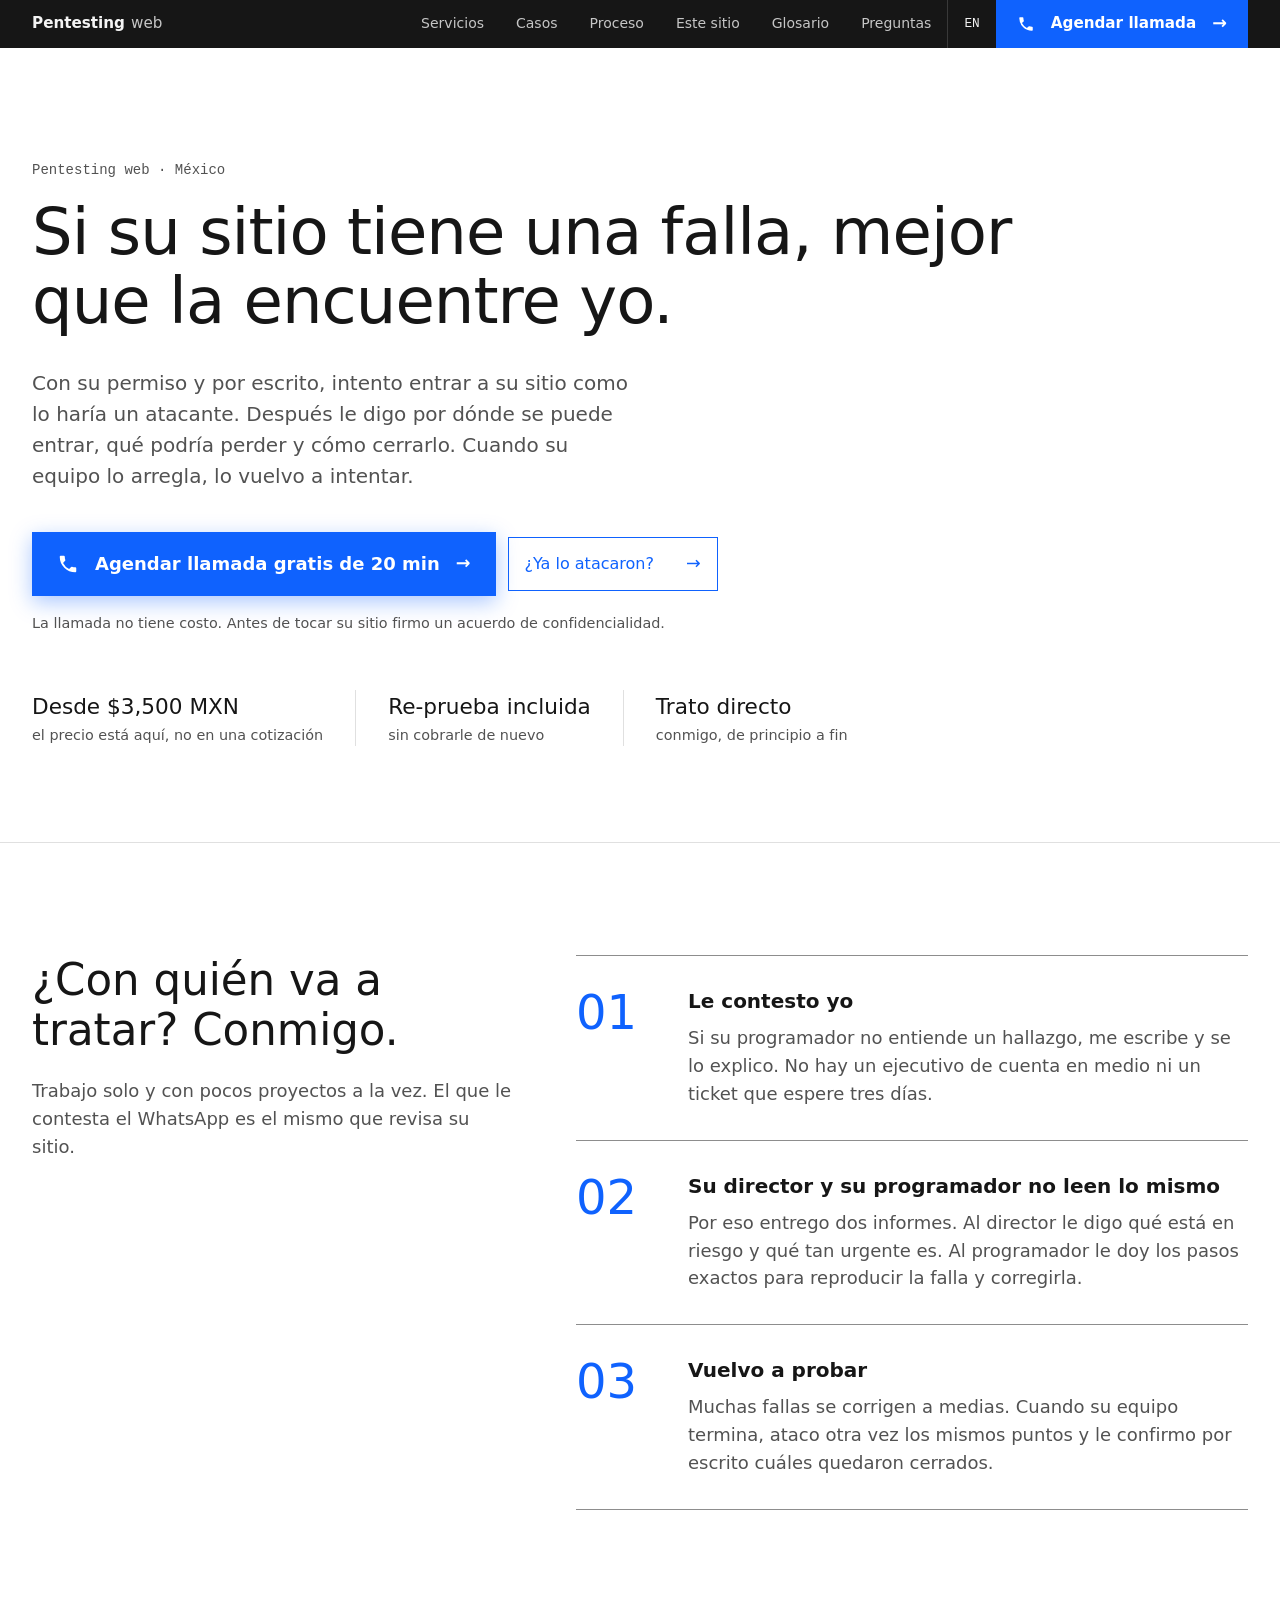
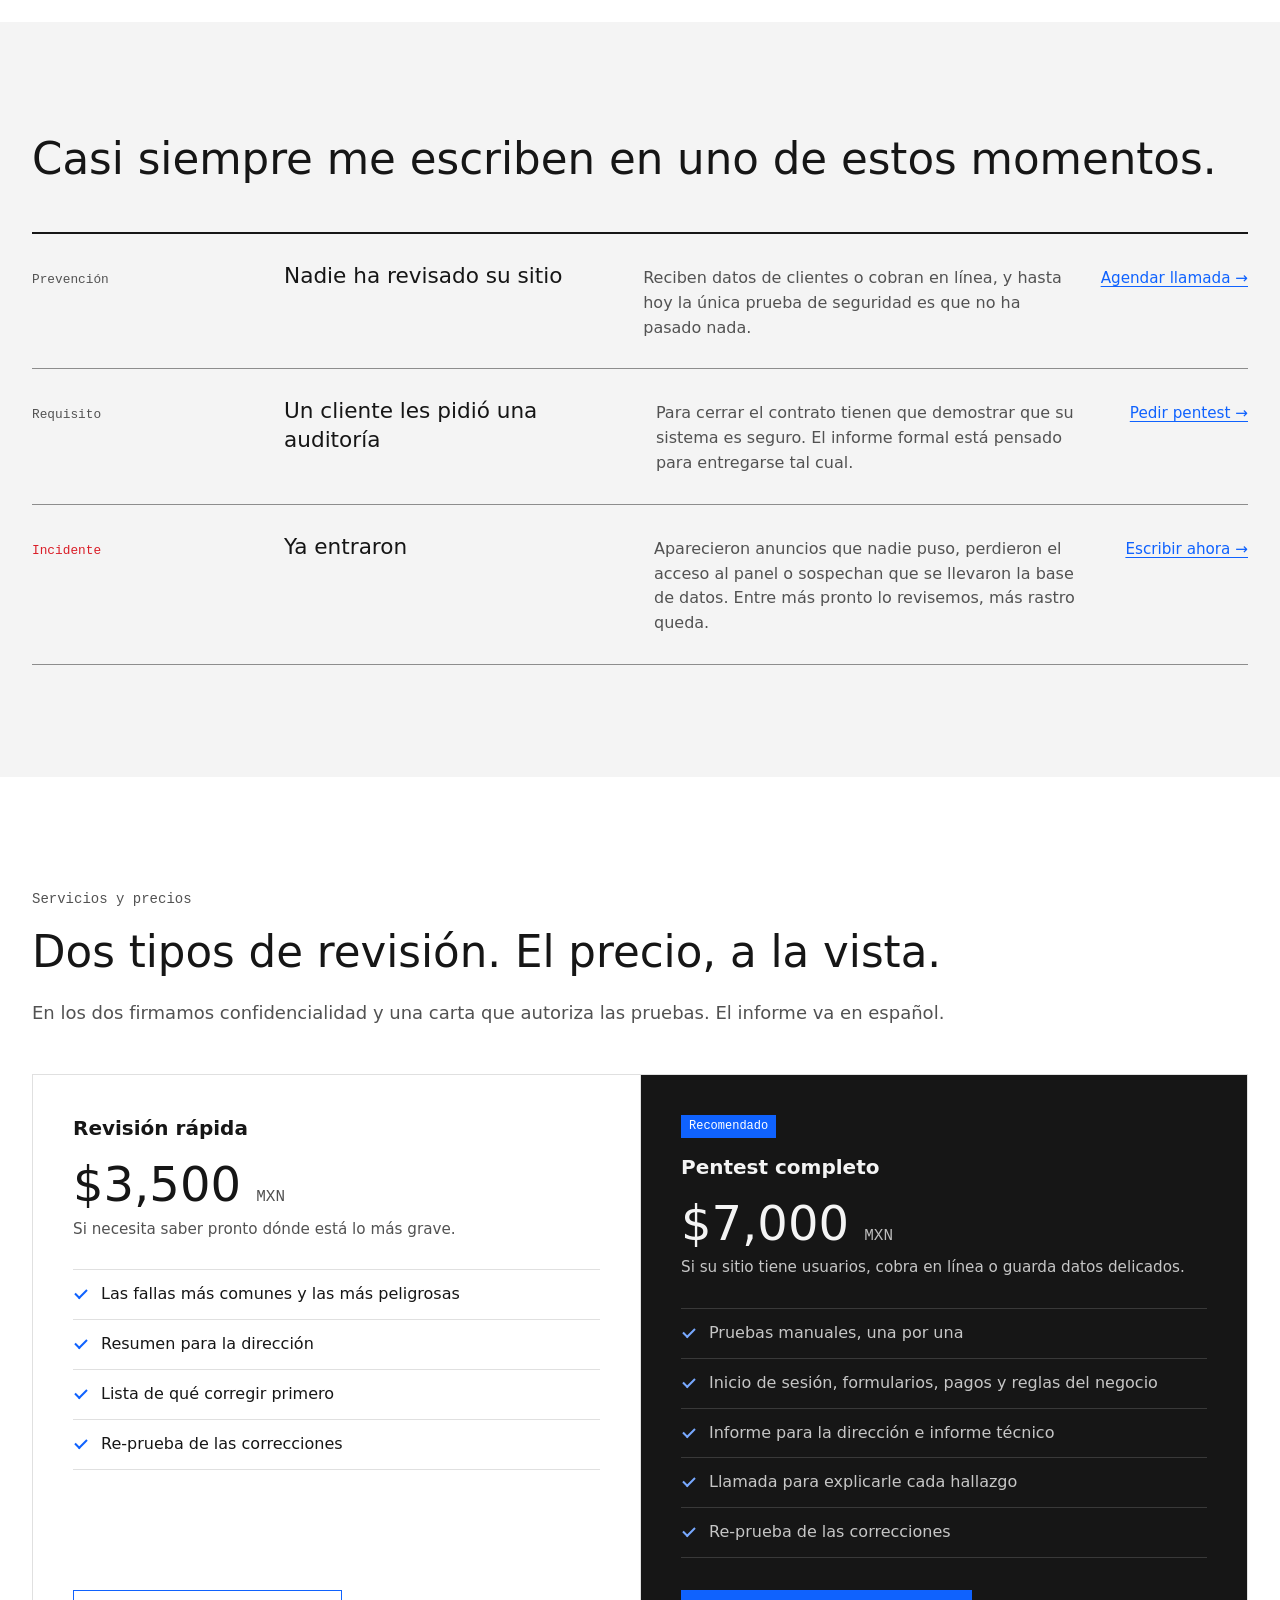
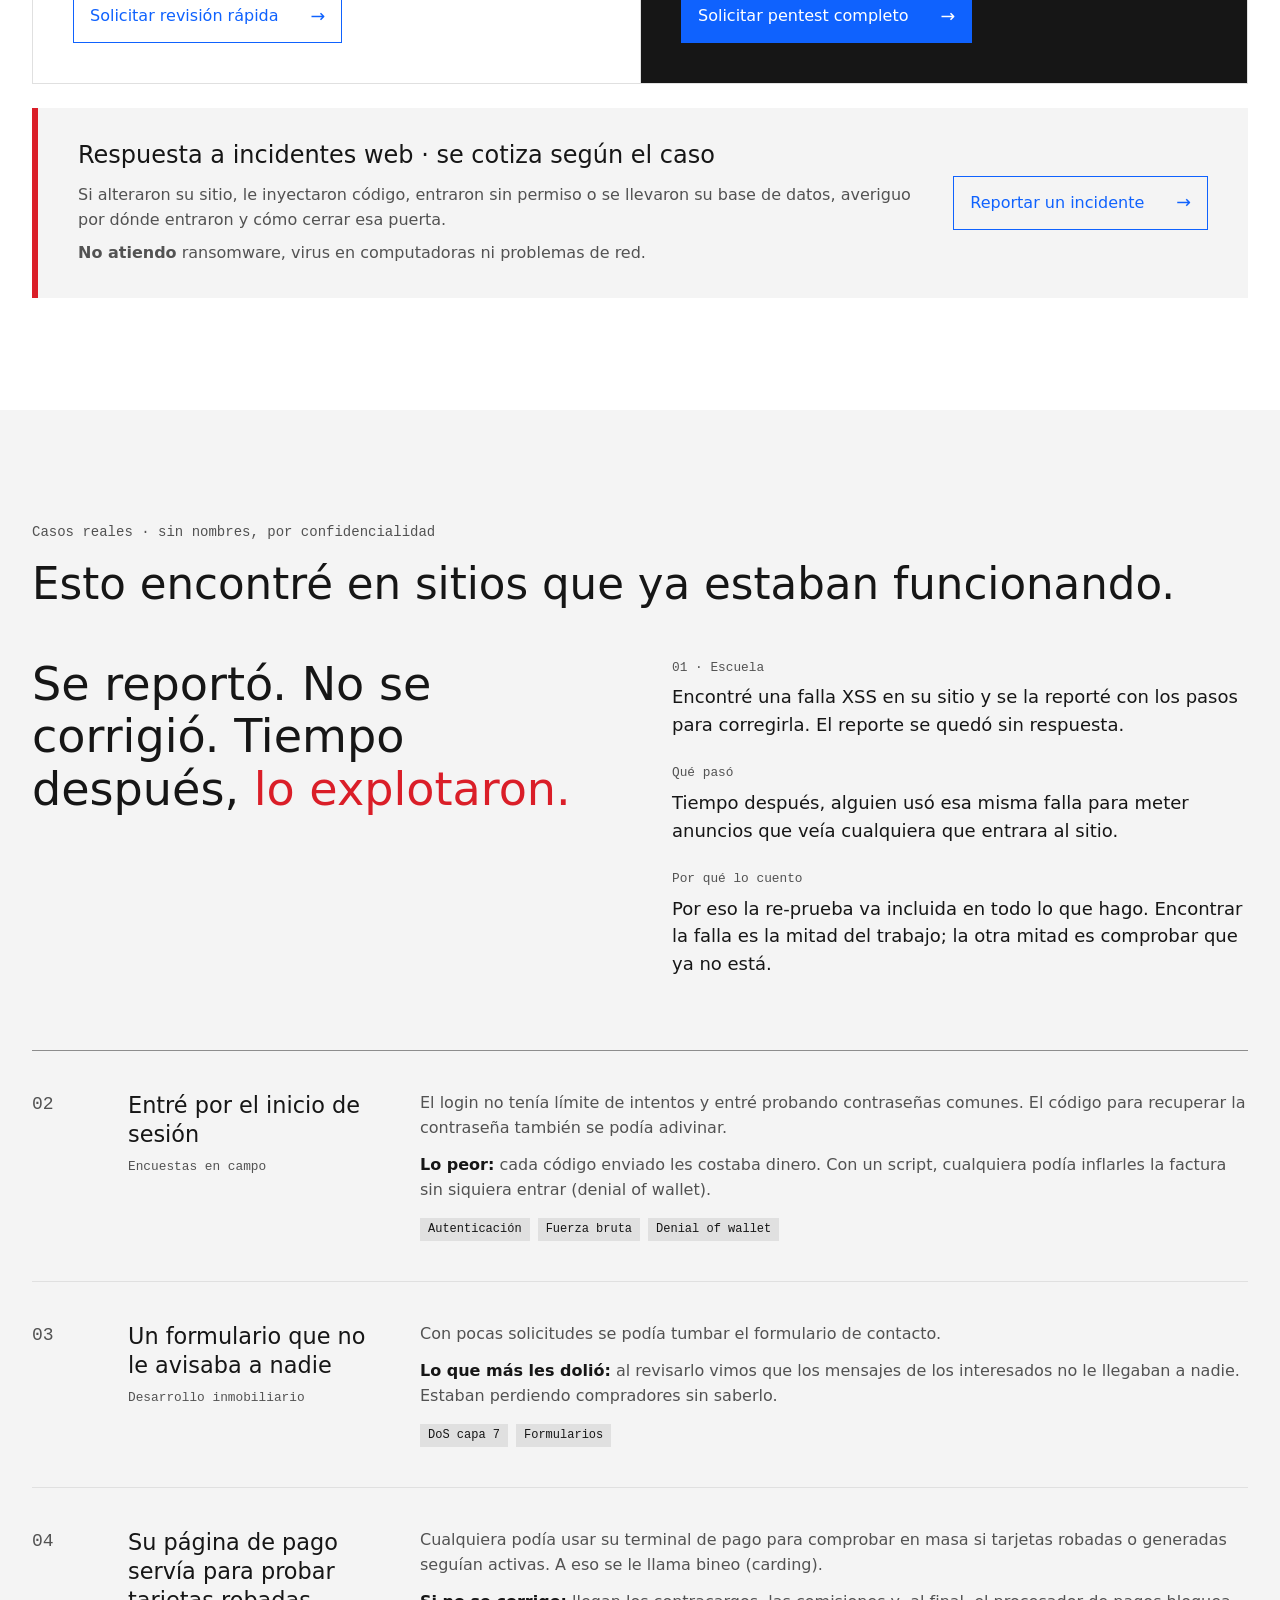
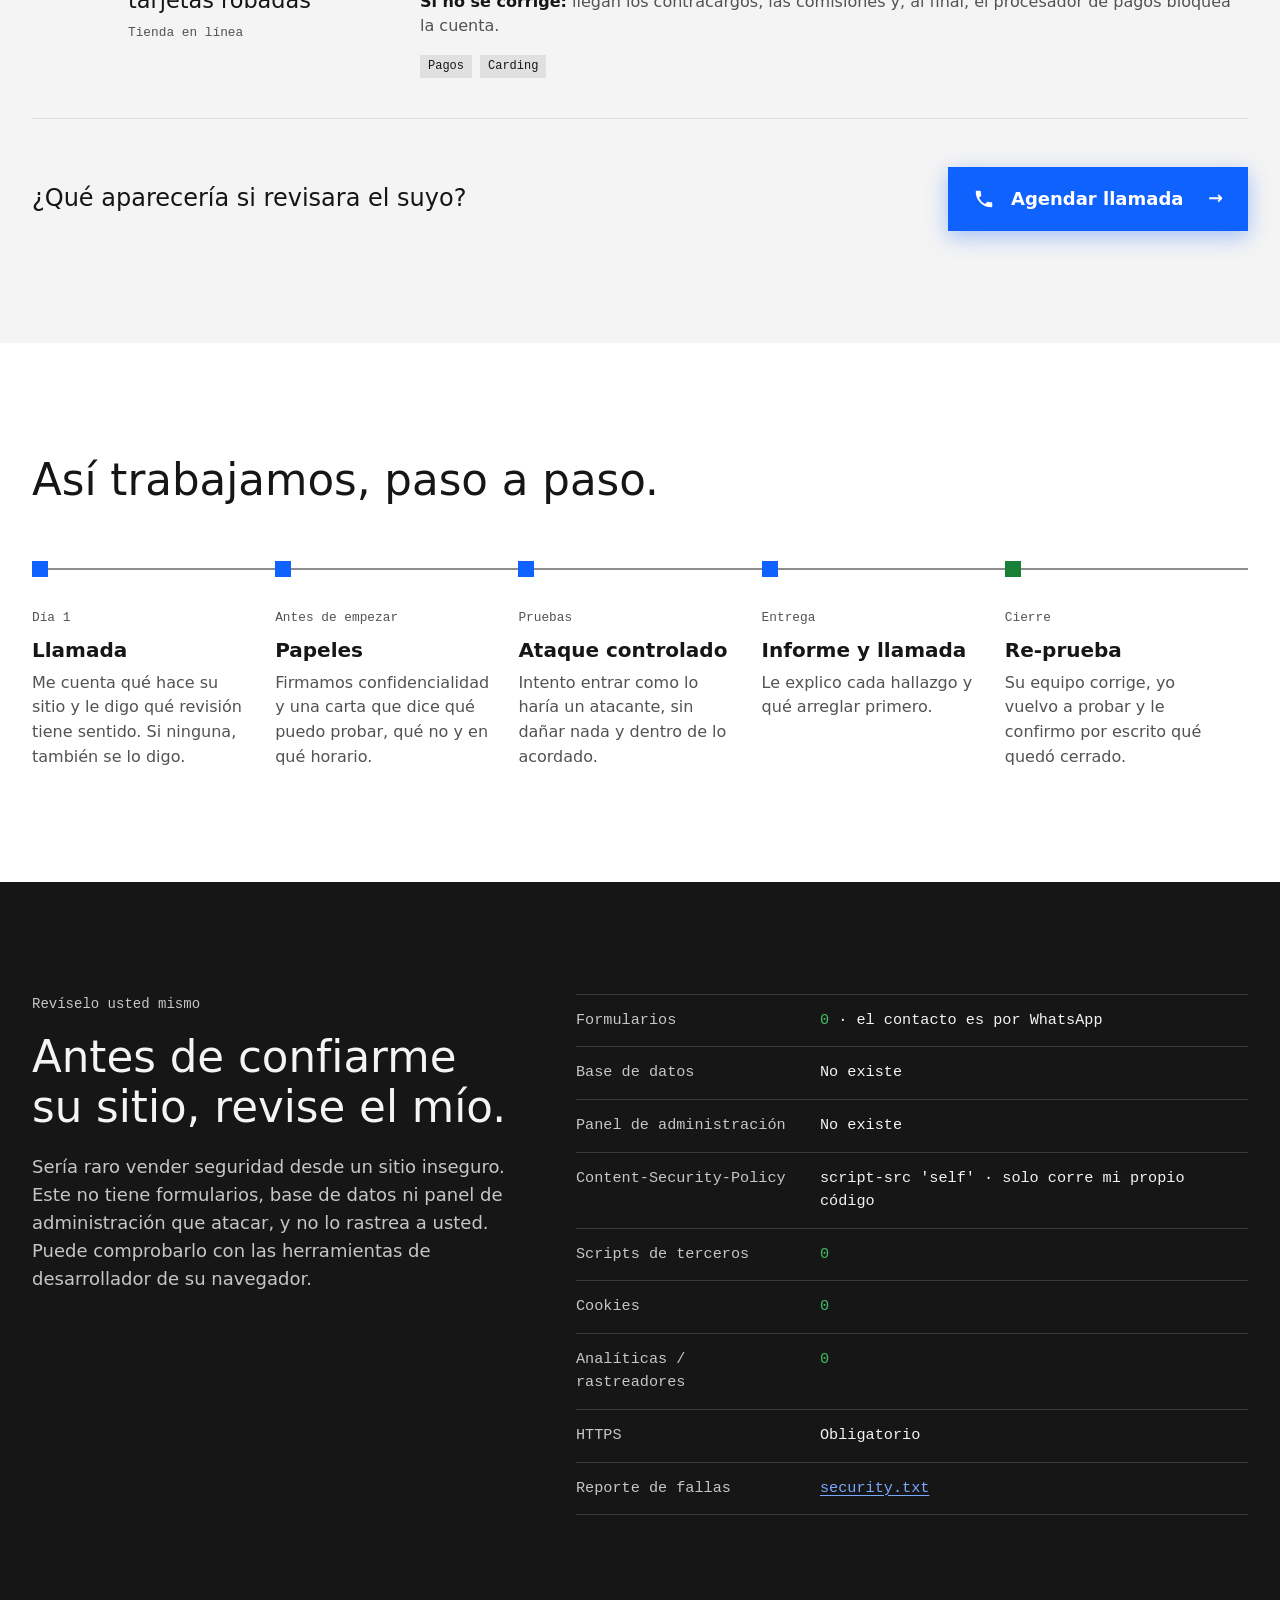
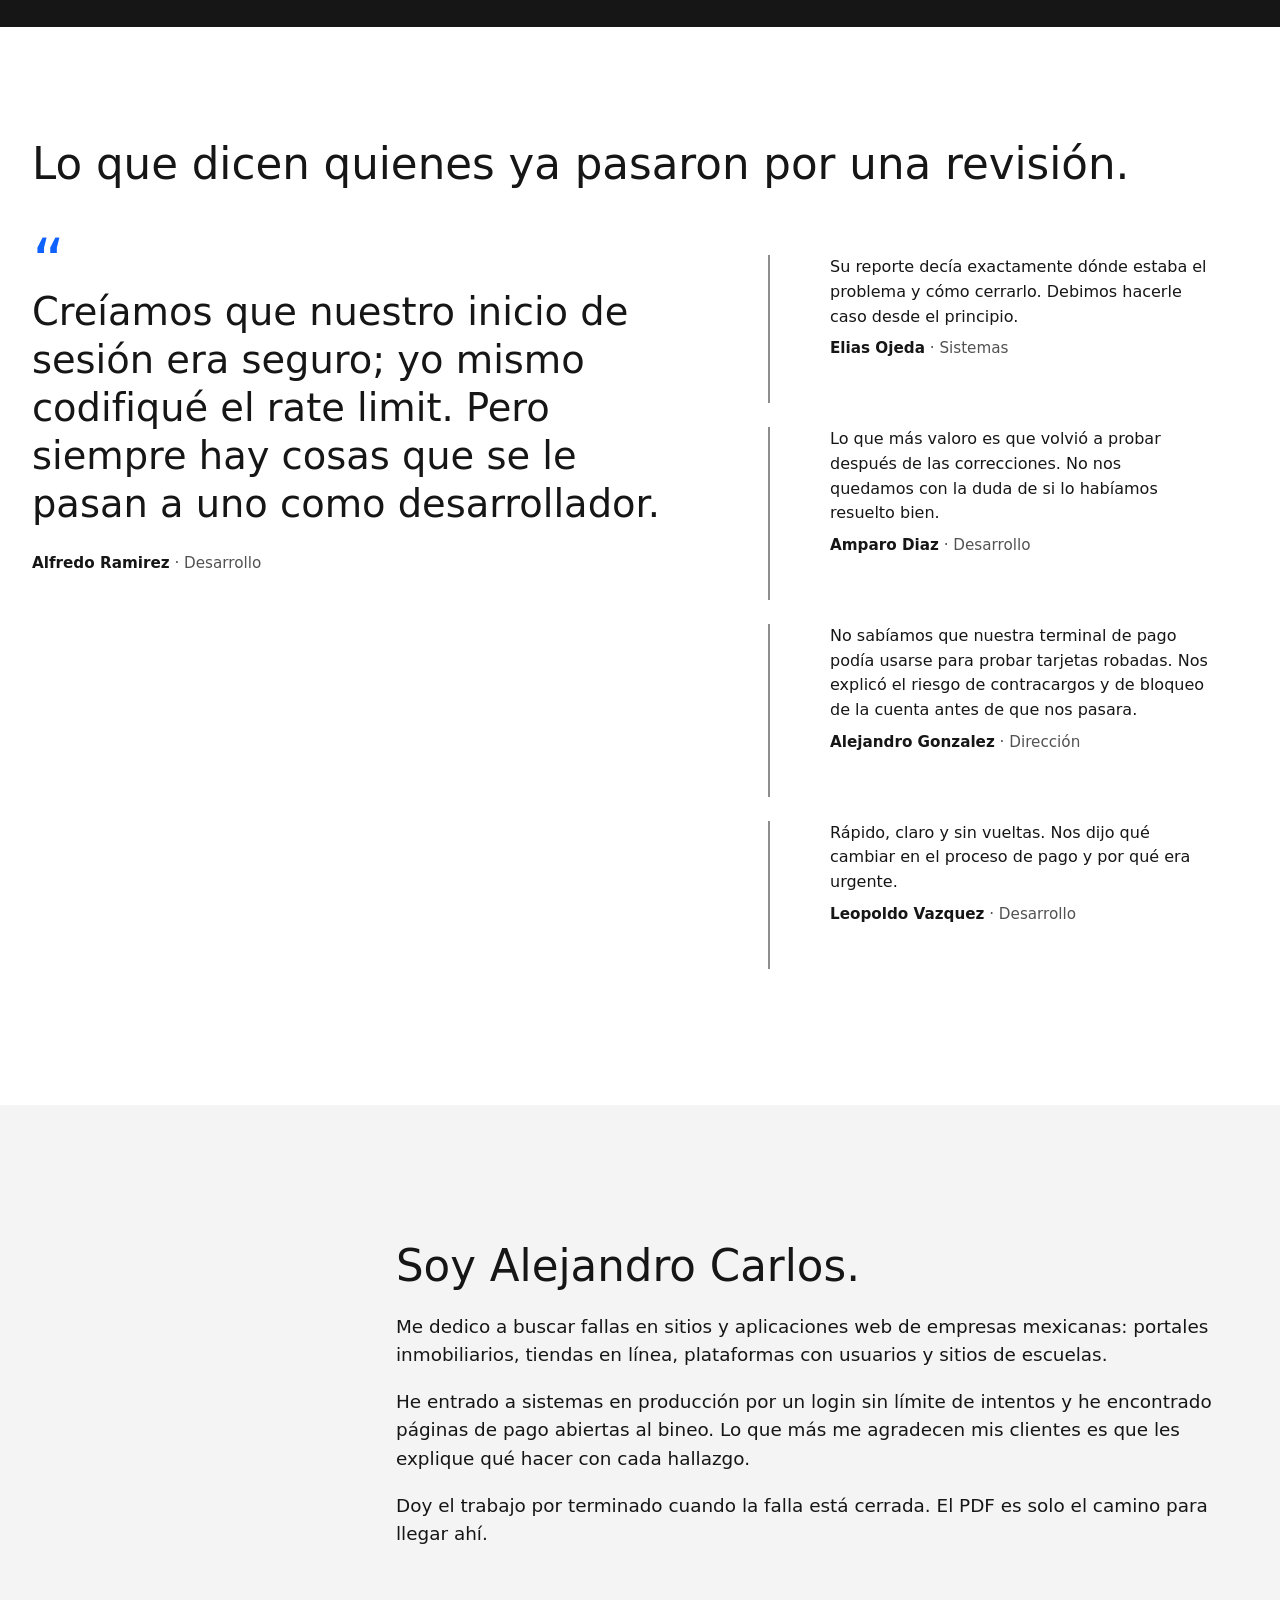
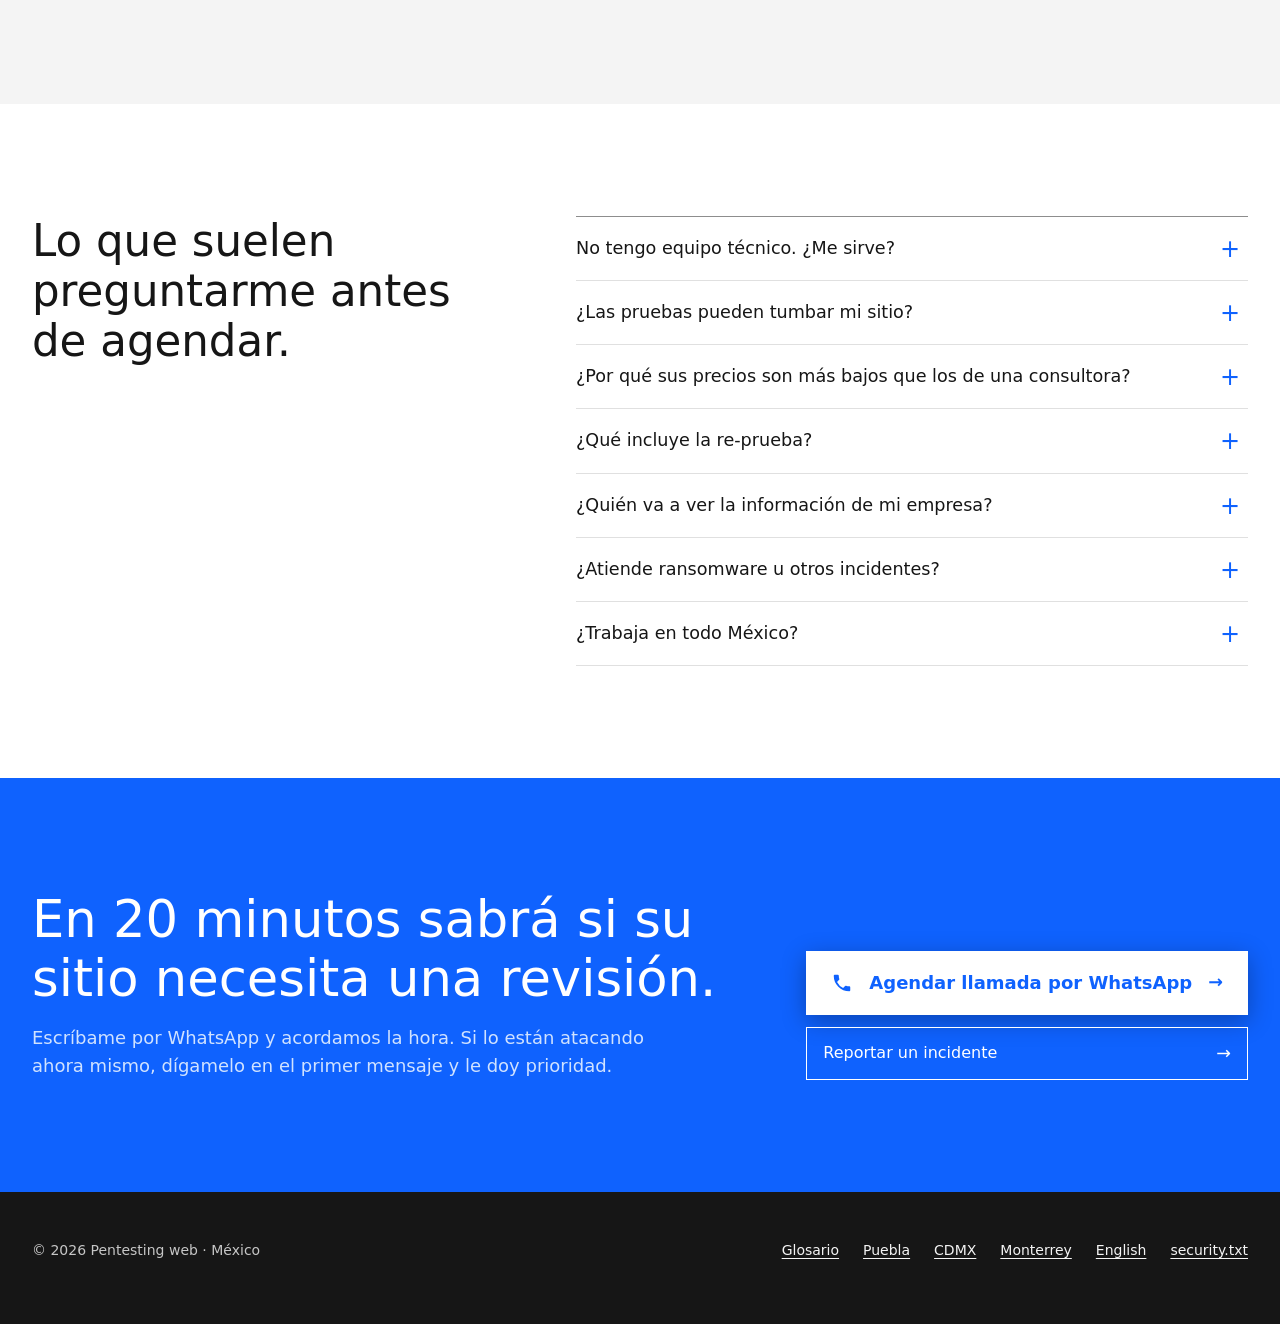
==== commit afd534de: "Nueva foto y textos reescritos en español, inglés y páginas de ciudad Co-Authored-By: Claude Opus 5." ====
--- a/index.html
+++ b/index.html
@@ -5,13 +5,18 @@
   <meta name="viewport" content="width=device-width, initial-scale=1">
   <meta http-equiv="Content-Security-Policy" content="default-src 'none'; script-src 'self'; style-src 'self' https://fonts.googleapis.com; font-src https://fonts.gstatic.com; img-src 'self'; base-uri 'none'; form-action 'none'; upgrade-insecure-requests">
   <meta name="referrer" content="strict-origin-when-cross-origin">
+  <link rel="canonical" href="https://alejandroaxa.github.io/webtester/">
+  <meta property="og:url" content="https://alejandroaxa.github.io/webtester/">
+  <link rel="alternate" hreflang="es-MX" href="https://alejandroaxa.github.io/webtester/">
+  <link rel="alternate" hreflang="en" href="https://alejandroaxa.github.io/webtester/en/">
+  <link rel="alternate" hreflang="x-default" href="https://alejandroaxa.github.io/webtester/">
   <title>Pentester web en México | Alejandro Carlos</title>
-  <meta name="description" content="Pentesting web para empresas medianas en México. Trato directo, informes claros y verificación de correcciones incluida. Servicio remoto. Desde $3,500 MXN.">
+  <meta name="description" content="Pentester web en México. Intento entrar a su sitio como lo haría un atacante, le explico qué encontré y vuelvo a probar cuando lo corrige. Desde $3,500 MXN, remoto.">
   <meta name="theme-color" content="#161616">
   <meta property="og:type" content="website">
   <meta property="og:locale" content="es_MX">
   <meta property="og:title" content="Pentesting web en México">
-  <meta property="og:description" content="Encuentro las vulnerabilidades de su sitio web antes que un atacante. Informes claros y verificación incluida.">
+  <meta property="og:description" content="Si su sitio tiene una falla, mejor que la encuentre yo. Re-prueba incluida.">
   <link rel="preconnect" href="https://fonts.googleapis.com">
   <link rel="preconnect" href="https://fonts.gstatic.com" crossorigin>
   <link href="https://fonts.googleapis.com/css2?family=IBM+Plex+Mono:wght@400;600&family=IBM+Plex+Sans:wght@300;400;600&display=swap" rel="stylesheet">
@@ -57,63 +62,63 @@
 
   <main id="contenido">
 
-    <!-- 1. HERO: texto + retrato -->
+    <!-- 1. HERO -->
     <section class="hero" aria-labelledby="hero-title">
       <div class="container hero-solo">
         <div class="hero-copy">
           <p class="kicker">Pentesting web · México</p>
-          <h1 id="hero-title">Encuentro las vulnerabilidades de su sitio web antes que un atacante.</h1>
-          <p class="hero-lead">Usted habla directamente conmigo. Le entrego un informe que su equipo puede leer y, cuando corrigen, vuelvo a probar cada hallazgo.</p>
+          <h1 id="hero-title">Si su sitio tiene una falla, mejor que la encuentre yo.</h1>
+          <p class="hero-lead">Con su permiso y por escrito, intento entrar a su sitio como lo haría un atacante. Después le digo por dónde se puede entrar, qué podría perder y cómo cerrarlo. Cuando su equipo lo arregla, lo vuelvo a intentar.</p>
           <div class="actions">
             <a class="btn btn-primary btn-cta btn-pulse" href="#contacto" data-wa="llamada"><svg class="icon" viewBox="0 0 24 24" aria-hidden="true" focusable="false"><path d="M6.6 10.8a15.1 15.1 0 0 0 6.6 6.6l2.2-2.2a1 1 0 0 1 1-.25c1.1.37 2.3.57 3.6.57a1 1 0 0 1 1 1V20a1 1 0 0 1-1 1A17 17 0 0 1 3 4a1 1 0 0 1 1-1h3.5a1 1 0 0 1 1 1c0 1.25.2 2.45.57 3.57a1 1 0 0 1-.25 1z"/></svg><span>Agendar llamada gratis de 20 min</span></a>
-            <a class="btn btn-ghost" href="#contacto" data-wa="incidente">¿Sufrió un ataque?</a>
-          </div>
-          <p class="hero-note">Sin costo ni compromiso. Firmo un acuerdo de confidencialidad antes de empezar.</p>
+            <a class="btn btn-ghost" href="#contacto" data-wa="incidente">¿Ya lo atacaron?</a>
+          </div>
+          <p class="hero-note">La llamada no tiene costo. Antes de tocar su sitio firmo un acuerdo de confidencialidad.</p>
           <ul class="facts">
-            <li><strong>Desde $3,500 MXN</strong>precio publicado</li>
-            <li><strong>2 informes</strong>dirección y equipo técnico</li>
-            <li><strong>Re-prueba incluida</strong>tras sus correcciones</li>
+            <li><strong>Desde $3,500 MXN</strong>el precio está aquí, no en una cotización</li>
+            <li><strong>Re-prueba incluida</strong>sin cobrarle de nuevo</li>
+            <li><strong>Trato directo</strong>conmigo, de principio a fin</li>
           </ul>
         </div>
       </div>
     </section>
 
-    <!-- 2. COMPROMISOS: titular fijo + filas numeradas -->
+    <!-- 2. CON QUIÉN HABLA -->
     <section aria-labelledby="compromisos-title">
       <div class="container split">
         <div class="split-sticky">
-          <h2 id="compromisos-title">Lo que una consultora grande no le da.</h2>
-          <p class="muted">Trabajo solo y con pocos clientes a la vez. Eso cambia la forma en que se lleva cada proyecto.</p>
+          <h2 id="compromisos-title">¿Con quién va a tratar? Conmigo.</h2>
+          <p class="muted">Trabajo solo y con pocos proyectos a la vez. El que le contesta el WhatsApp es el mismo que revisa su sitio.</p>
         </div>
         <ol class="numbered">
-          <li><div><h3>Habla con quien hace las pruebas</h3><p>No hay ejecutivo de cuenta ni sistema de tickets. Si tiene una duda sobre un hallazgo, me escribe a mí.</p></div></li>
-          <li><div><h3>Un informe que se entiende</h3><p>La dirección recibe un resumen con el riesgo en términos de negocio. Su desarrollador recibe los pasos para reproducir y corregir cada falla.</p></div></li>
-          <li><div><h3>La corrección se comprueba</h3><p>Cuando su equipo aplica los cambios, vuelvo a atacar los mismos puntos y le confirmo por escrito cuáles quedaron cerrados.</p></div></li>
+          <li><div><h3>Le contesto yo</h3><p>Si su programador no entiende un hallazgo, me escribe y se lo explico. No hay un ejecutivo de cuenta en medio ni un ticket que espere tres días.</p></div></li>
+          <li><div><h3>Su director y su programador no leen lo mismo</h3><p>Por eso entrego dos informes. Al director le digo qué está en riesgo y qué tan urgente es. Al programador le doy los pasos exactos para reproducir la falla y corregirla.</p></div></li>
+          <li><div><h3>Vuelvo a probar</h3><p>Muchas fallas se corrigen a medias. Cuando su equipo termina, ataco otra vez los mismos puntos y le confirmo por escrito cuáles quedaron cerrados.</p></div></li>
         </ol>
       </div>
     </section>
 
-    <!-- 3. SITUACIONES: filas -->
+    <!-- 3. SITUACIONES -->
     <section class="section-alt" aria-labelledby="cuando-title">
       <div class="container">
-        <h2 id="cuando-title">Normalmente me escriben por una de estas razones.</h2>
+        <h2 id="cuando-title">Casi siempre me escriben en uno de estos momentos.</h2>
         <div class="rows">
           <div class="row">
             <span class="tag">Prevención</span>
-            <h3>Nunca han revisado su sitio</h3>
-            <p>Reciben datos de clientes o pagos y quieren saber qué tan expuestos están antes de que alguien más lo descubra.</p>
+            <h3>Nadie ha revisado su sitio</h3>
+            <p>Reciben datos de clientes o cobran en línea, y hasta hoy la única prueba de seguridad es que no ha pasado nada.</p>
             <a href="#contacto" data-wa="llamada">Agendar llamada →</a>
           </div>
           <div class="row">
             <span class="tag">Requisito</span>
-            <h3>Un cliente les pide una auditoría</h3>
-            <p>Un cliente grande o un socio exige evidencia de seguridad. El informe formal sirve para presentarlo.</p>
+            <h3>Un cliente les pidió una auditoría</h3>
+            <p>Para cerrar el contrato tienen que demostrar que su sistema es seguro. El informe formal está pensado para entregarse tal cual.</p>
             <a href="#contacto" data-wa="completo">Pedir pentest →</a>
           </div>
           <div class="row urgent">
             <span class="tag">Incidente</span>
-            <h3>Ya los atacaron</h3>
-            <p>El sitio muestra contenido extraño, perdieron acceso o sospechan que se llevaron su base de datos.</p>
+            <h3>Ya entraron</h3>
+            <p>Aparecieron anuncios que nadie puso, perdieron el acceso al panel o sospechan que se llevaron la base de datos. Entre más pronto lo revisemos, más rastro queda.</p>
             <a href="#contacto" data-wa="incidente">Escribir ahora →</a>
           </div>
         </div>
@@ -124,17 +129,17 @@
     <section id="servicios" aria-labelledby="servicios-title">
       <div class="container">
         <p class="kicker">Servicios y precios</p>
-        <h2 id="servicios-title">Dos niveles de revisión, con precio publicado.</h2>
-        <p class="muted">Ambos incluyen acuerdo de confidencialidad, carta de autorización de pruebas e informe en español.</p>
+        <h2 id="servicios-title">Dos tipos de revisión. El precio, a la vista.</h2>
+        <p class="muted">En los dos firmamos confidencialidad y una carta que autoriza las pruebas. El informe va en español.</p>
         <div class="pricing">
           <article class="plan">
             <h3>Revisión rápida</h3>
             <p class="price">$3,500 <small>MXN</small></p>
-            <p class="price-note">Para cuando necesita un informe pronto.</p>
+            <p class="price-note">Si necesita saber pronto dónde está lo más grave.</p>
             <ul class="includes">
-              <li>Vulnerabilidades más comunes y críticas</li>
-              <li>Resumen ejecutivo</li>
-              <li>Correcciones priorizadas</li>
+              <li>Las fallas más comunes y las más peligrosas</li>
+              <li>Resumen para la dirección</li>
+              <li>Lista de qué corregir primero</li>
               <li>Re-prueba de las correcciones</li>
             </ul>
             <a class="btn btn-ghost" href="#contacto" data-wa="rapida">Solicitar revisión rápida</a>
@@ -143,12 +148,12 @@
             <span class="tag-blue">Recomendado</span>
             <h3>Pentest completo</h3>
             <p class="price">$7,000 <small>MXN</small></p>
-            <p class="price-note">Para aplicaciones con usuarios, pagos o datos sensibles.</p>
+            <p class="price-note">Si su sitio tiene usuarios, cobra en línea o guarda datos delicados.</p>
             <ul class="includes">
-              <li>Pruebas manuales a fondo</li>
-              <li>Autenticación, formularios, pagos y lógica de negocio</li>
-              <li>Informe ejecutivo e informe técnico</li>
-              <li>Llamada para explicar los hallazgos</li>
+              <li>Pruebas manuales, una por una</li>
+              <li>Inicio de sesión, formularios, pagos y reglas del negocio</li>
+              <li>Informe para la dirección e informe técnico</li>
+              <li>Llamada para explicarle cada hallazgo</li>
               <li>Re-prueba de las correcciones</li>
             </ul>
             <a class="btn btn-primary" href="#contacto" data-wa="completo">Solicitar pentest completo</a>
@@ -156,9 +161,9 @@
         </div>
         <div class="incident">
           <div>
-            <h3>Respuesta a incidentes web · precio según el caso</h3>
-            <p>Sitios alterados, código inyectado, accesos no autorizados y robo de bases de datos. Identifico por dónde entraron y cómo cerrarlo.</p>
-            <p><strong>No atiendo</strong> ransomware, malware en equipos ni incidentes de red o infraestructura.</p>
+            <h3>Respuesta a incidentes web · se cotiza según el caso</h3>
+            <p>Si alteraron su sitio, le inyectaron código, entraron sin permiso o se llevaron su base de datos, averiguo por dónde entraron y cómo cerrar esa puerta.</p>
+            <p><strong>No atiendo</strong> ransomware, virus en computadoras ni problemas de red.</p>
           </div>
           <a class="btn btn-ghost" href="#contacto" data-wa="incidente">Reportar un incidente</a>
         </div>
@@ -168,82 +173,82 @@
     <!-- 5. CASOS -->
     <section id="casos" class="section-alt" aria-labelledby="casos-title">
       <div class="container">
-        <p class="kicker">Casos reales · nombres omitidos por confidencialidad</p>
-        <h2 id="casos-title">Lo que he encontrado en sitios reales.</h2>
+        <p class="kicker">Casos reales · sin nombres, por confidencialidad</p>
+        <h2 id="casos-title">Esto encontré en sitios que ya estaban funcionando.</h2>
         <div class="feature-case">
           <p class="pull">Se reportó. No se corrigió. Tiempo después, <em>lo explotaron.</em></p>
           <dl>
-            <dt>01 · Institución educativa</dt>
-            <dd>Encontré una vulnerabilidad XSS en su sitio y la reporté con los pasos para corregirla. Nadie la atendió.</dd>
+            <dt>01 · Escuela</dt>
+            <dd>Encontré una falla XSS en su sitio y se la reporté con los pasos para corregirla. El reporte se quedó sin respuesta.</dd>
             <dt>Qué pasó</dt>
-            <dd>Más adelante, unos atacantes usaron esa misma falla para inyectar anuncios que veían todos los visitantes del sitio.</dd>
+            <dd>Tiempo después, alguien usó esa misma falla para meter anuncios que veía cualquiera que entrara al sitio.</dd>
             <dt>Por qué lo cuento</dt>
-            <dd>Es la razón por la que la re-prueba va incluida en todos mis servicios. Un reporte que nadie verifica no protege a nadie.</dd>
+            <dd>Por eso la re-prueba va incluida en todo lo que hago. Encontrar la falla es la mitad del trabajo; la otra mitad es comprobar que ya no está.</dd>
           </dl>
         </div>
         <ol class="case-list">
           <li class="case-item">
             <span class="num">02</span>
-            <div><h3>Acceso por la puerta principal</h3><span class="sector">Encuestas en campo</span></div>
+            <div><h3>Entré por el inicio de sesión</h3><span class="sector">Encuestas en campo</span></div>
             <div>
-              <p>El inicio de sesión no limitaba intentos: entré con un ataque de diccionario. El código para recuperar la contraseña también se podía adivinar por fuerza bruta.</p>
-              <p><strong>Además:</strong> cada solicitud de recuperación costaba dinero, así que un atacante podía inflarles la factura (<span lang="en">denial of wallet</span>).</p>
+              <p>El login no tenía límite de intentos y entré probando contraseñas comunes. El código para recuperar la contraseña también se podía adivinar.</p>
+              <p><strong>Lo peor:</strong> cada código enviado les costaba dinero. Con un script, cualquiera podía inflarles la factura sin siquiera entrar (<span lang="en">denial of wallet</span>).</p>
               <ul class="tags" aria-label="Temas"><li>Autenticación</li><li>Fuerza bruta</li><li>Denial of wallet</li></ul>
             </div>
           </li>
           <li class="case-item">
             <span class="num">03</span>
-            <div><h3>El formulario que perdía clientes</h3><span class="sector">Desarrollo inmobiliario</span></div>
+            <div><h3>Un formulario que no le avisaba a nadie</h3><span class="sector">Desarrollo inmobiliario</span></div>
             <div>
-              <p>El formulario de contacto se podía saturar hasta tumbarlo con una denegación de servicio en capa de aplicación.</p>
-              <p><strong>Además:</strong> no le llegaba ningún correo a los posibles compradores. Perdían prospectos y nadie lo había notado.</p>
+              <p>Con pocas solicitudes se podía tumbar el formulario de contacto.</p>
+              <p><strong>Lo que más les dolió:</strong> al revisarlo vimos que los mensajes de los interesados no le llegaban a nadie. Estaban perdiendo compradores sin saberlo.</p>
               <ul class="tags" aria-label="Temas"><li>DoS capa 7</li><li>Formularios</li></ul>
             </div>
           </li>
           <li class="case-item">
             <span class="num">04</span>
-            <div><h3>Una terminal de pago para probar tarjetas</h3><span class="sector">Tienda en línea</span></div>
+            <div><h3>Su página de pago servía para probar tarjetas robadas</h3><span class="sector">Tienda en línea</span></div>
             <div>
-              <p>La terminal de pago permitía bineo (<span lang="en">carding</span>): probar en masa tarjetas robadas o generadas.</p>
-              <p><strong>El riesgo:</strong> contracargos, comisiones y que el procesador de pagos bloquee la cuenta.</p>
+              <p>Cualquiera podía usar su terminal de pago para comprobar en masa si tarjetas robadas o generadas seguían activas. A eso se le llama bineo (<span lang="en">carding</span>).</p>
+              <p><strong>Si no se corrige:</strong> llegan los contracargos, las comisiones y, al final, el procesador de pagos bloquea la cuenta.</p>
               <ul class="tags" aria-label="Temas"><li>Pagos</li><li>Carding</li></ul>
             </div>
           </li>
         </ol>
         <div class="next-case">
-          <p>Mejor que su sitio aparezca aquí como un hallazgo corregido que en las noticias.</p>
+          <p>¿Qué aparecería si revisara el suyo?</p>
           <a class="btn btn-primary btn-cta" href="#contacto" data-wa="llamada"><svg class="icon" viewBox="0 0 24 24" aria-hidden="true" focusable="false"><path d="M6.6 10.8a15.1 15.1 0 0 0 6.6 6.6l2.2-2.2a1 1 0 0 1 1-.25c1.1.37 2.3.57 3.6.57a1 1 0 0 1 1 1V20a1 1 0 0 1-1 1A17 17 0 0 1 3 4a1 1 0 0 1 1-1h3.5a1 1 0 0 1 1 1c0 1.25.2 2.45.57 3.57a1 1 0 0 1-.25 1z"/></svg><span>Agendar llamada</span></a>
         </div>
       </div>
     </section>
 
-    <!-- 6. PROCESO: línea de tiempo -->
+    <!-- 6. PROCESO -->
     <section id="proceso" aria-labelledby="proceso-title">
       <div class="container">
-        <h2 id="proceso-title">De la primera llamada a la falla cerrada.</h2>
+        <h2 id="proceso-title">Así trabajamos, paso a paso.</h2>
         <ol class="timeline">
-          <li><span class="step">Día 1</span><h3>Llamada</h3><p>20 minutos. Me cuenta qué hace su sitio y le digo qué revisión le conviene.</p></li>
-          <li><span class="step">Antes de empezar</span><h3>Papeles</h3><p>Acuerdo de confidencialidad y carta que autoriza las pruebas y fija su alcance.</p></li>
-          <li><span class="step">Pruebas</span><h3>Ataque controlado</h3><p>Pruebo su aplicación como lo haría un atacante, en los horarios acordados.</p></li>
-          <li><span class="step">Entrega</span><h3>Informe y explicación</h3><p>Le explico cada hallazgo y qué conviene corregir primero.</p></li>
-          <li><span class="step">Cierre</span><h3>Re-prueba</h3><p>Después de sus correcciones, confirmo por escrito qué quedó cerrado.</p></li>
+          <li><span class="step">Día 1</span><h3>Llamada</h3><p>Me cuenta qué hace su sitio y le digo qué revisión tiene sentido. Si ninguna, también se lo digo.</p></li>
+          <li><span class="step">Antes de empezar</span><h3>Papeles</h3><p>Firmamos confidencialidad y una carta que dice qué puedo probar, qué no y en qué horario.</p></li>
+          <li><span class="step">Pruebas</span><h3>Ataque controlado</h3><p>Intento entrar como lo haría un atacante, sin dañar nada y dentro de lo acordado.</p></li>
+          <li><span class="step">Entrega</span><h3>Informe y llamada</h3><p>Le explico cada hallazgo y qué arreglar primero.</p></li>
+          <li><span class="step">Cierre</span><h3>Re-prueba</h3><p>Su equipo corrige, yo vuelvo a probar y le confirmo por escrito qué quedó cerrado.</p></li>
         </ol>
       </div>
     </section>
 
-    <!-- 7. ESTE SITIO: ficha técnica -->
+    <!-- 7. ESTE SITIO -->
     <section id="este-sitio" class="inverse" aria-labelledby="sitio-title">
       <div class="container spec-wrap">
         <div>
-          <p class="kicker">Predico con el ejemplo</p>
-          <h2 id="sitio-title">Este sitio está hecho como le recomendaría hacer el suyo.</h2>
-          <p class="muted">Si vendo seguridad, mi propio sitio tiene que aguantar la misma revisión que le hago a mis clientes. Esta es su ficha técnica.</p>
+          <p class="kicker">Revíselo usted mismo</p>
+          <h2 id="sitio-title">Antes de confiarme su sitio, revise el mío.</h2>
+          <p class="muted">Sería raro vender seguridad desde un sitio inseguro. Este no tiene formularios, base de datos ni panel de administración que atacar, y no lo rastrea a usted. Puede comprobarlo con las herramientas de desarrollador de su navegador.</p>
         </div>
         <dl class="spec">
-          <div><dt>Formularios</dt><dd><span class="good">0</span> — el contacto es por WhatsApp</dd></div>
+          <div><dt>Formularios</dt><dd><span class="good">0</span> · el contacto es por WhatsApp</dd></div>
           <div><dt>Base de datos</dt><dd>No existe</dd></div>
           <div><dt>Panel de administración</dt><dd>No existe</dd></div>
-          <div><dt>Content-Security-Policy</dt><dd>script-src 'self' — no se ejecuta código ajeno</dd></div>
+          <div><dt>Content-Security-Policy</dt><dd>script-src 'self' · solo corre mi propio código</dd></div>
           <div><dt>Scripts de terceros</dt><dd><span class="good">0</span></dd></div>
           <div><dt>Cookies</dt><dd><span class="good">0</span></dd></div>
           <div><dt>Analíticas / rastreadores</dt><dd><span class="good">0</span></dd></div>
@@ -256,7 +261,7 @@
     <!-- 8. TESTIMONIOS -->
     <section aria-labelledby="testimonios-title">
       <div class="container">
-        <h2 id="testimonios-title">Lo que dicen mis clientes.</h2>
+        <h2 id="testimonios-title">Lo que dicen quienes ya pasaron por una revisión.</h2>
         <div class="quotes">
           <figure class="big-quote">
             <blockquote>Creíamos que nuestro inicio de sesión era seguro; yo mismo codifiqué el <span lang="en">rate limit</span>. Pero siempre hay cosas que se le pasan a uno como desarrollador.</blockquote>
@@ -278,9 +283,9 @@
         <img class="about-photo" src="img/alejandro-carlos.jpg" alt="Retrato de Alejandro Carlos" width="720" height="900" loading="lazy">
         <div>
           <h2 id="sobre-title">Soy Alejandro Carlos.</h2>
-          <p>Reviso sitios y aplicaciones web de empresas mexicanas: portales inmobiliarios, tiendas en línea, plataformas con usuarios y sitios institucionales.</p>
-          <p>He encontrado fallas reales en sitios en producción, desde accesos por fuerza bruta hasta terminales de pago abiertas al bineo. Lo que más valoran mis clientes es entender qué tienen que corregir y por qué.</p>
-          <p>Para mí el trabajo termina cuando la falla está cerrada, no cuando entrego el PDF.</p>
+          <p>Me dedico a buscar fallas en sitios y aplicaciones web de empresas mexicanas: portales inmobiliarios, tiendas en línea, plataformas con usuarios y sitios de escuelas.</p>
+          <p>He entrado a sistemas en producción por un login sin límite de intentos y he encontrado páginas de pago abiertas al bineo. Lo que más me agradecen mis clientes es que les explique qué hacer con cada hallazgo.</p>
+          <p>Doy el trabajo por terminado cuando la falla está cerrada. El PDF es solo el camino para llegar ahí.</p>
         </div>
       </div>
     </section>
@@ -289,24 +294,28 @@
     <section id="preguntas" aria-labelledby="faq-title">
       <div class="container split">
         <div class="split-sticky">
-          <h2 id="faq-title">Preguntas antes de agendar.</h2>
+          <h2 id="faq-title">Lo que suelen preguntarme antes de agendar.</h2>
         </div>
         <div class="faq">
           <details>
-            <summary>¿Necesito tener un equipo técnico?</summary>
-            <p>No. El resumen ejecutivo está escrito para la dirección. El informe técnico se lo entrega a su desarrollador o agencia para que corrija.</p>
-          </details>
-          <details>
-            <summary>¿Las pruebas pueden afectar mi sitio?</summary>
-            <p>El alcance y los horarios se acuerdan por escrito. Cualquier prueba que pueda afectar la disponibilidad solo se hace con su autorización explícita.</p>
+            <summary>No tengo equipo técnico. ¿Me sirve?</summary>
+            <p>Sí. El resumen para la dirección está escrito sin tecnicismos. El informe técnico se lo pasa a quien le hizo el sitio, sea un programador o una agencia.</p>
+          </details>
+          <details>
+            <summary>¿Las pruebas pueden tumbar mi sitio?</summary>
+            <p>Acordamos por escrito qué se prueba y en qué horario. Cualquier prueba que pueda afectar la disponibilidad solo la hago si usted la autoriza expresamente.</p>
+          </details>
+          <details>
+            <summary>¿Por qué sus precios son más bajos que los de una consultora?</summary>
+            <p>Porque trabajo solo, sin oficinas ni vendedores, y porque estoy formando mi cartera de clientes. Las pruebas son manuales igual y la re-prueba va incluida igual.</p>
           </details>
           <details>
             <summary>¿Qué incluye la re-prueba?</summary>
-            <p>Después de sus correcciones, vuelvo a probar cada hallazgo y le confirmo por escrito cuáles quedaron cerrados.</p>
-          </details>
-          <details>
-            <summary>¿Cómo protege la información de mi empresa?</summary>
-            <p>Firmamos un acuerdo de confidencialidad antes de cualquier prueba. Los hallazgos solo los ven las personas que usted designe.</p>
+            <p>Cuando su equipo termina de corregir, vuelvo a probar cada hallazgo y le confirmo por escrito cuáles quedaron cerrados.</p>
+          </details>
+          <details>
+            <summary>¿Quién va a ver la información de mi empresa?</summary>
+            <p>Solo yo y las personas que usted indique. Firmamos un acuerdo de confidencialidad antes de cualquier prueba.</p>
           </details>
           <details>
             <summary>¿Atiende ransomware u otros incidentes?</summary>
@@ -324,8 +333,8 @@
     <section id="contacto" class="cta-band" aria-labelledby="contacto-title">
       <div class="container cta-grid">
         <div>
-          <h2 id="contacto-title">Veinte minutos para saber qué tan seguro es su sitio.</h2>
-          <p>Escríbame por WhatsApp para agendar. Si está pasando por un incidente, dígamelo en el primer mensaje.</p>
+          <h2 id="contacto-title">En 20 minutos sabrá si su sitio necesita una revisión.</h2>
+          <p>Escríbame por WhatsApp y acordamos la hora. Si lo están atacando ahora mismo, dígamelo en el primer mensaje y le doy prioridad.</p>
         </div>
         <div class="actions">
           <a class="btn btn-primary btn-cta" href="#contacto" data-wa="llamada"><svg class="icon" viewBox="0 0 24 24" aria-hidden="true" focusable="false"><path d="M6.6 10.8a15.1 15.1 0 0 0 6.6 6.6l2.2-2.2a1 1 0 0 1 1-.25c1.1.37 2.3.57 3.6.57a1 1 0 0 1 1 1V20a1 1 0 0 1-1 1A17 17 0 0 1 3 4a1 1 0 0 1 1-1h3.5a1 1 0 0 1 1 1c0 1.25.2 2.45.57 3.57a1 1 0 0 1-.25 1z"/></svg><span>Agendar llamada por WhatsApp</span></a>
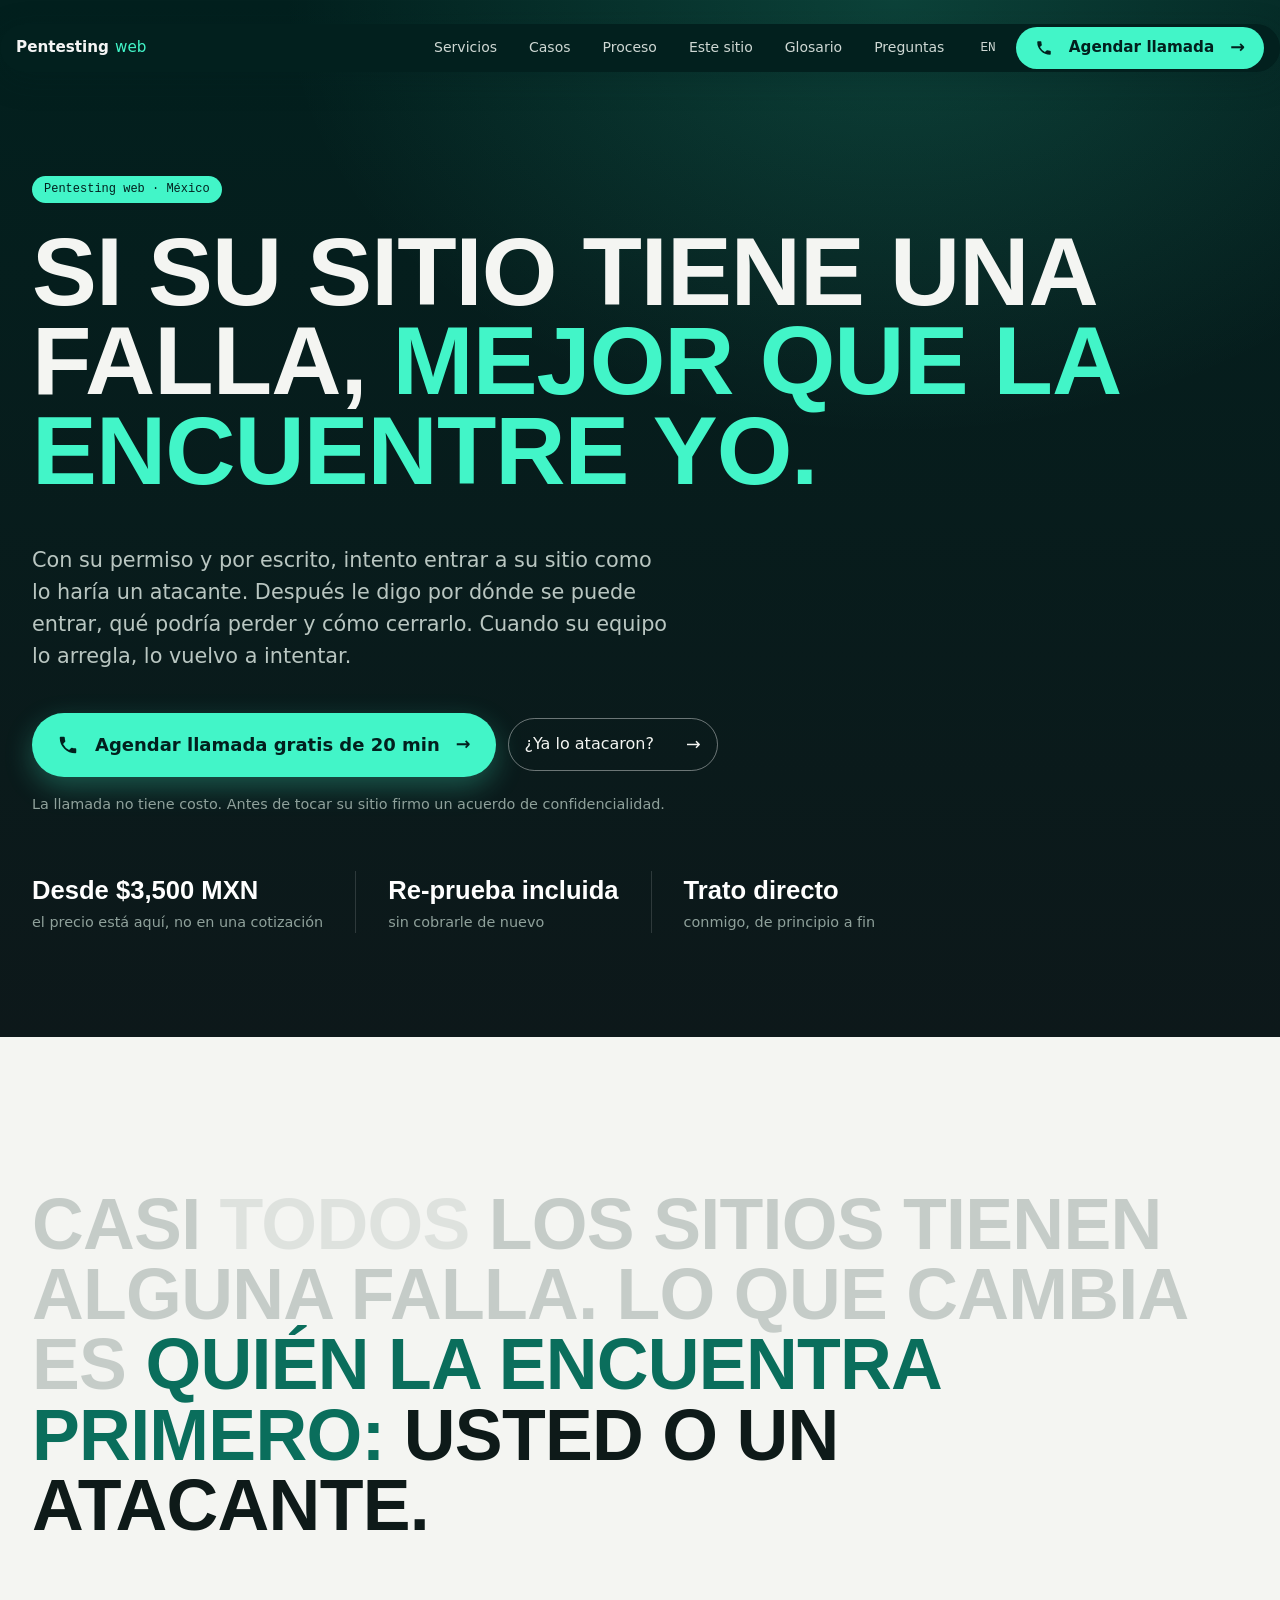
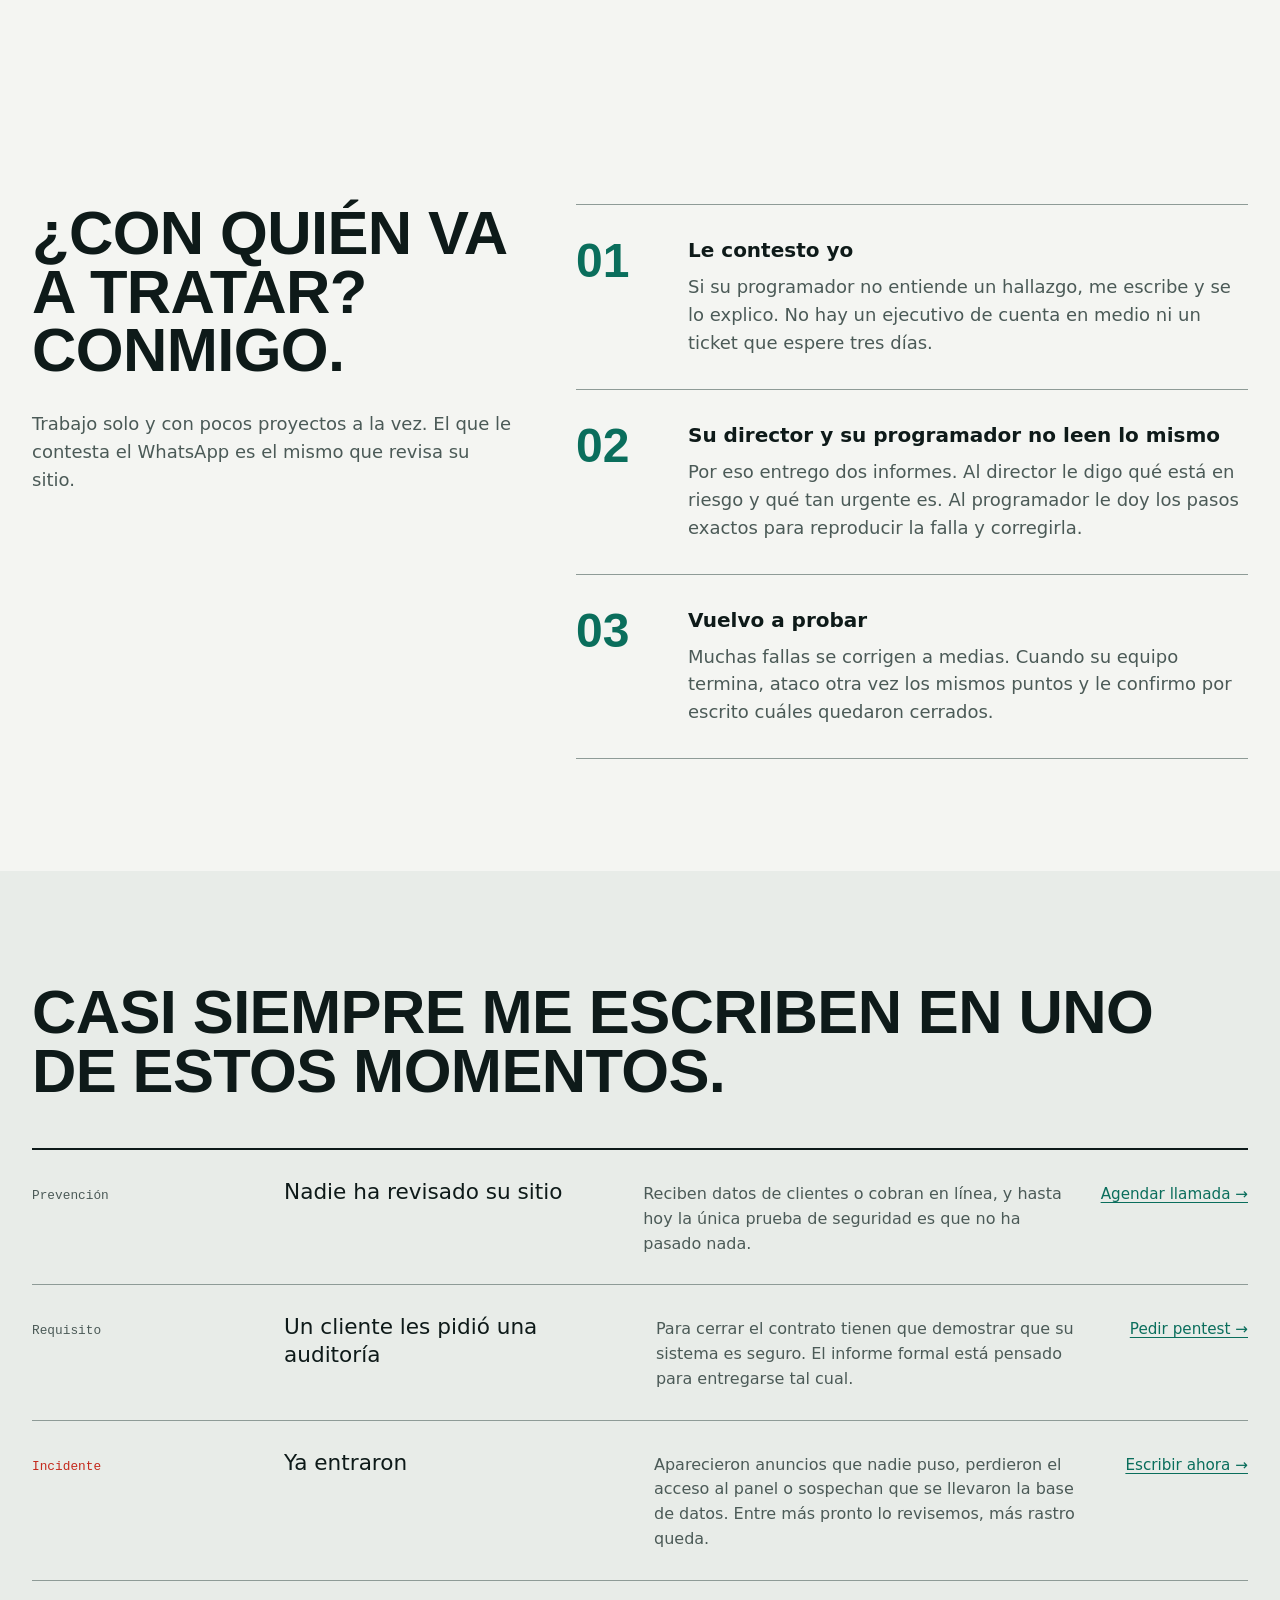
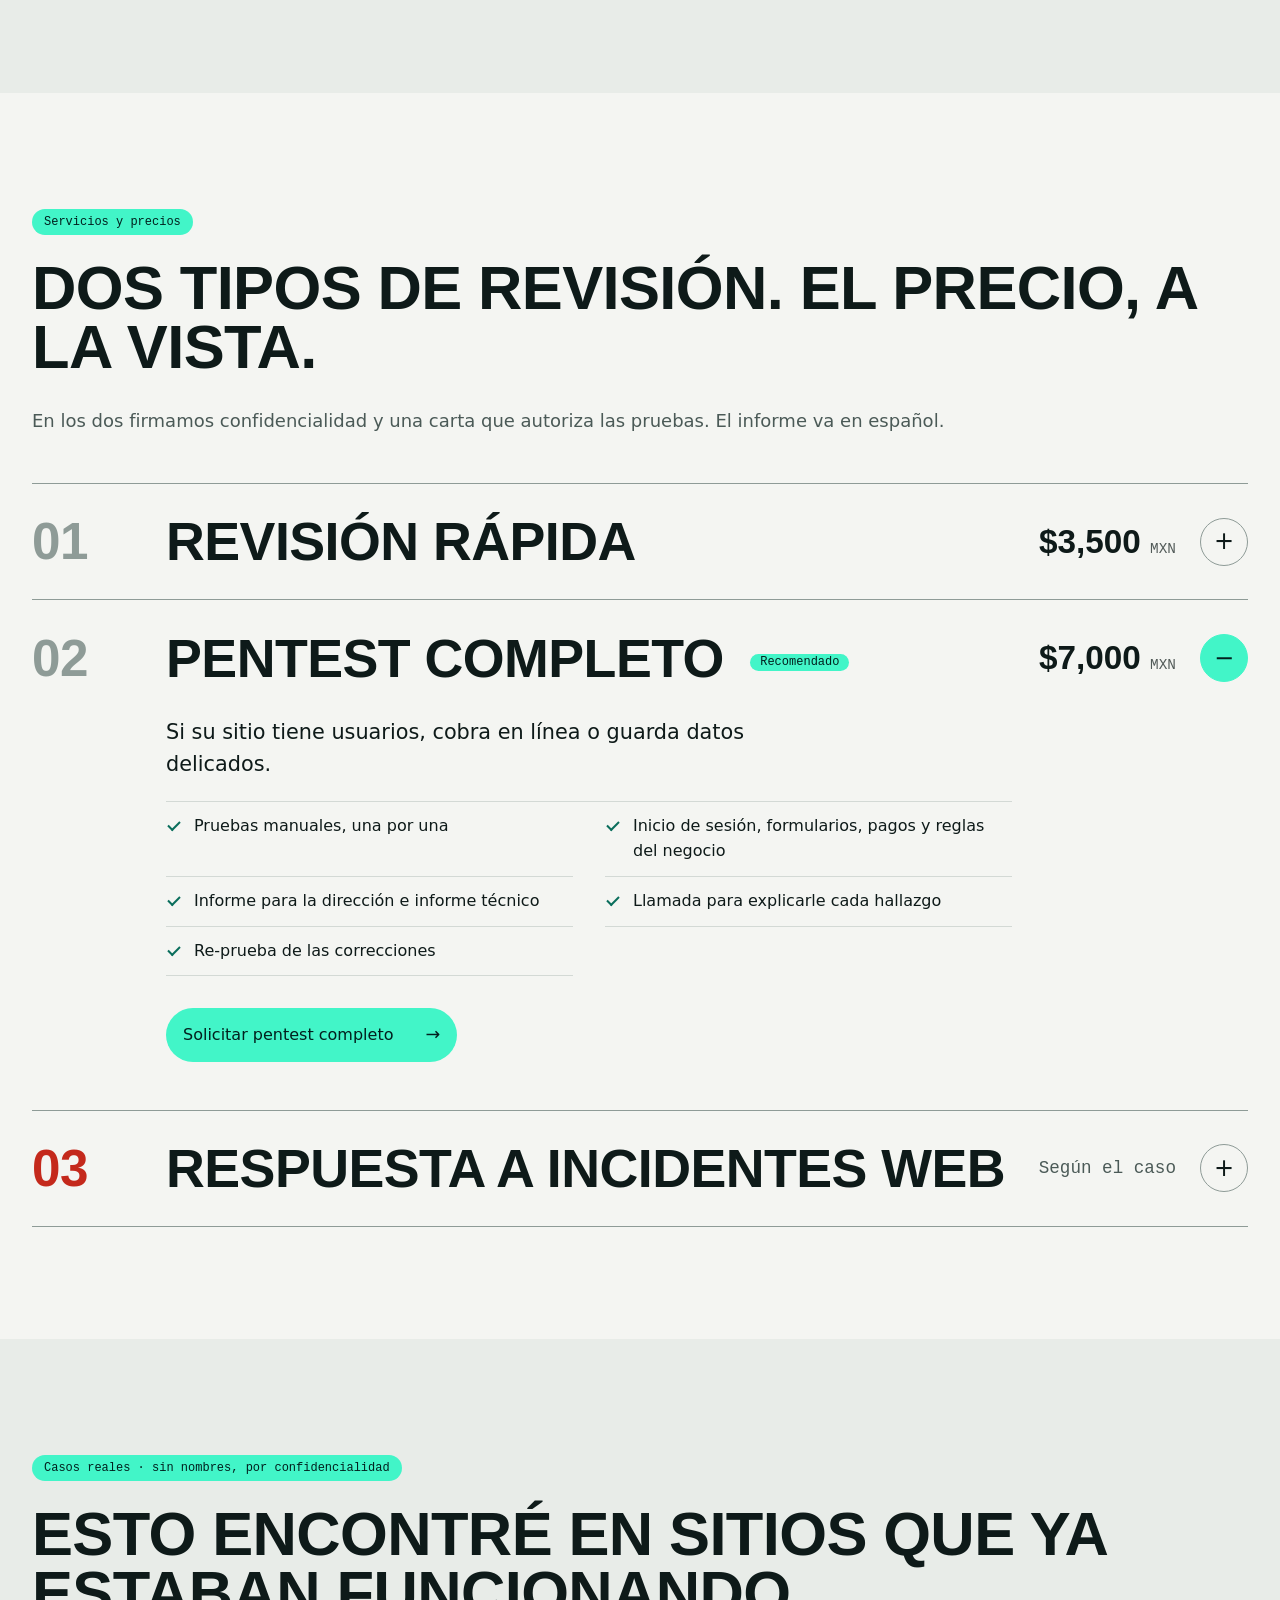
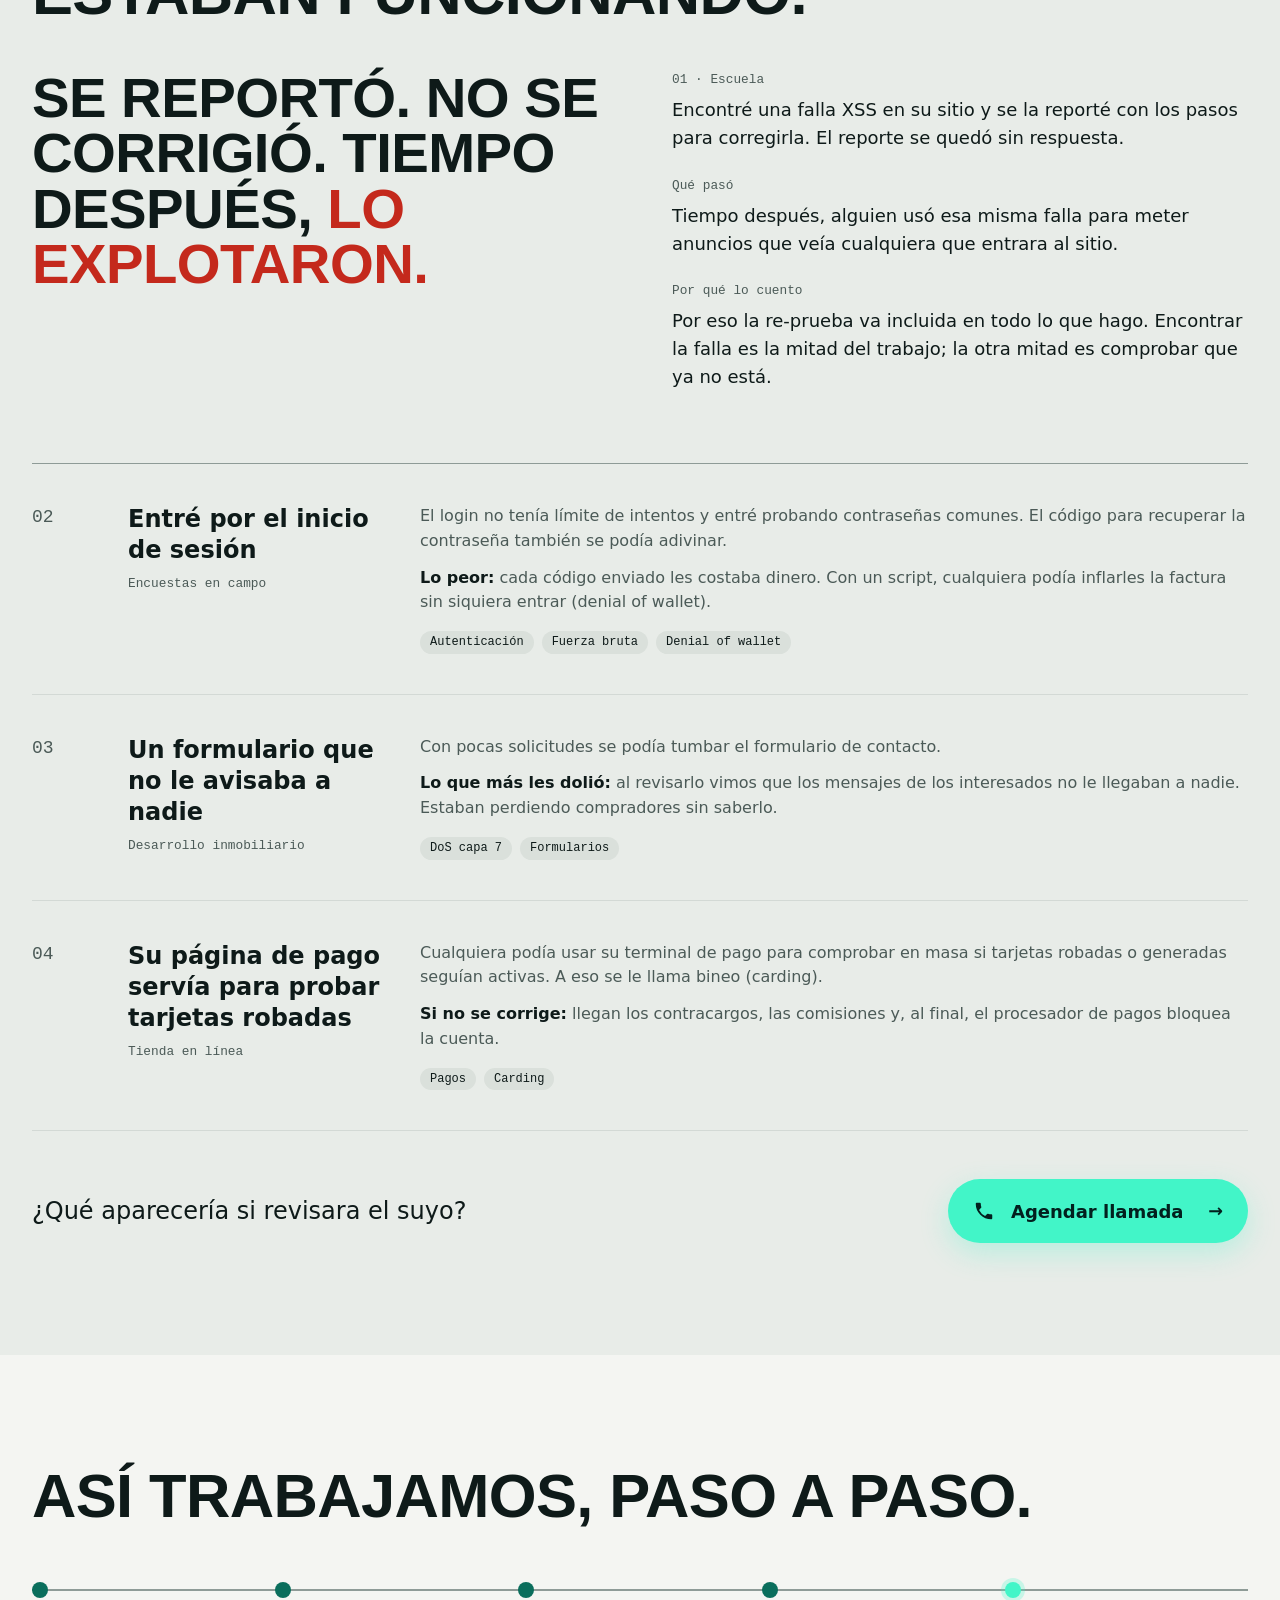
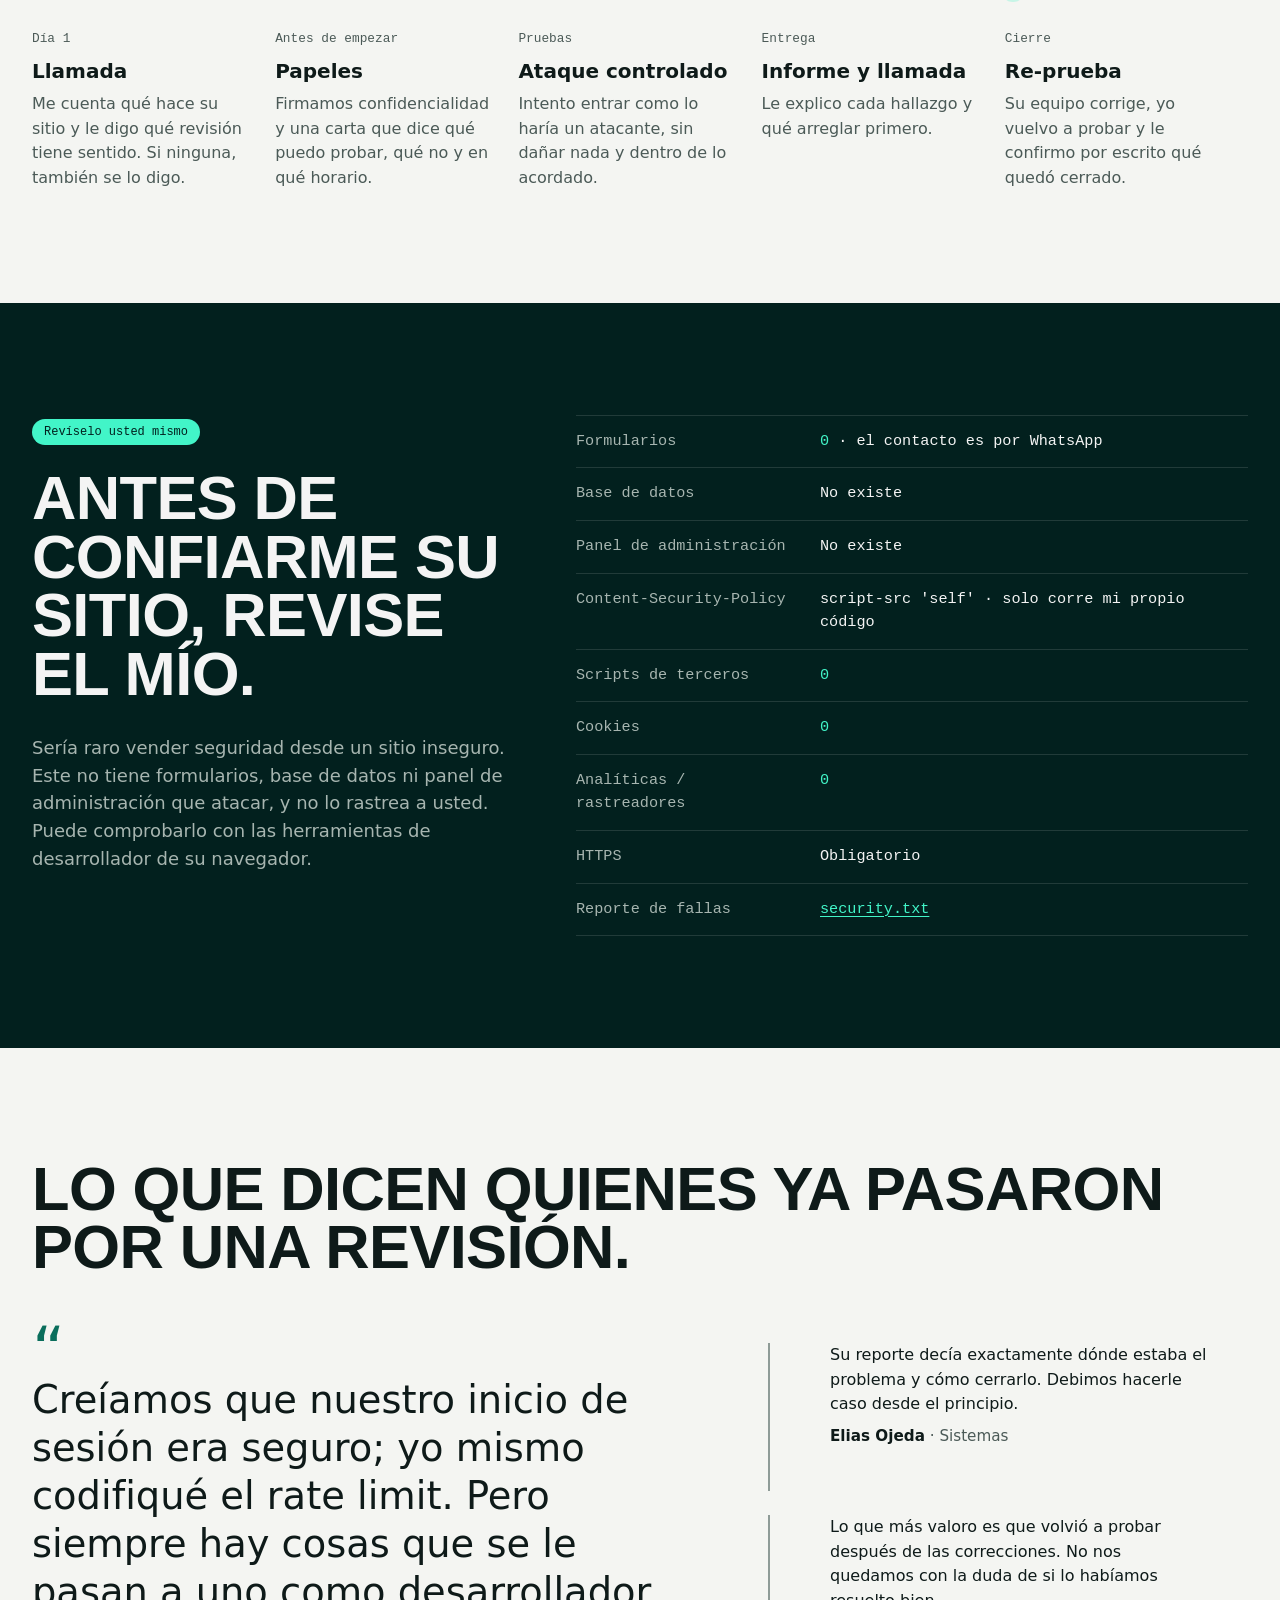
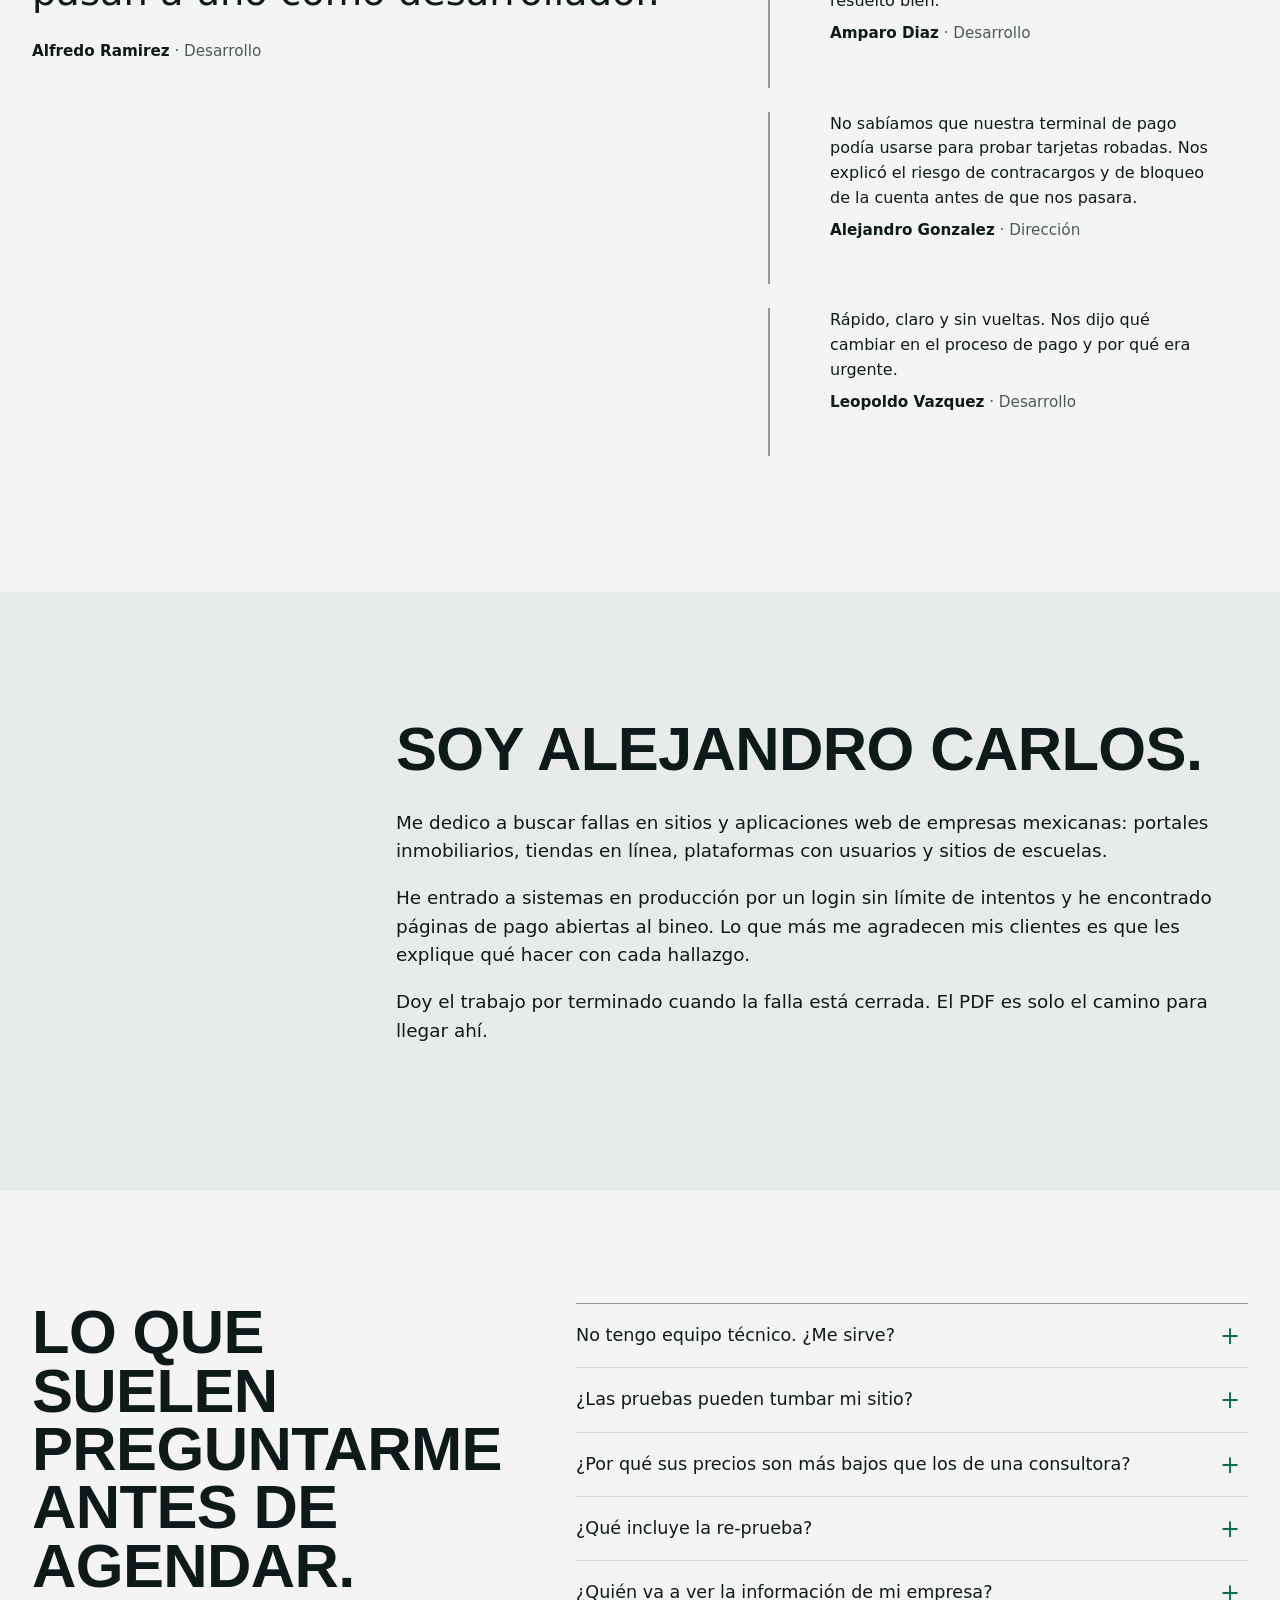
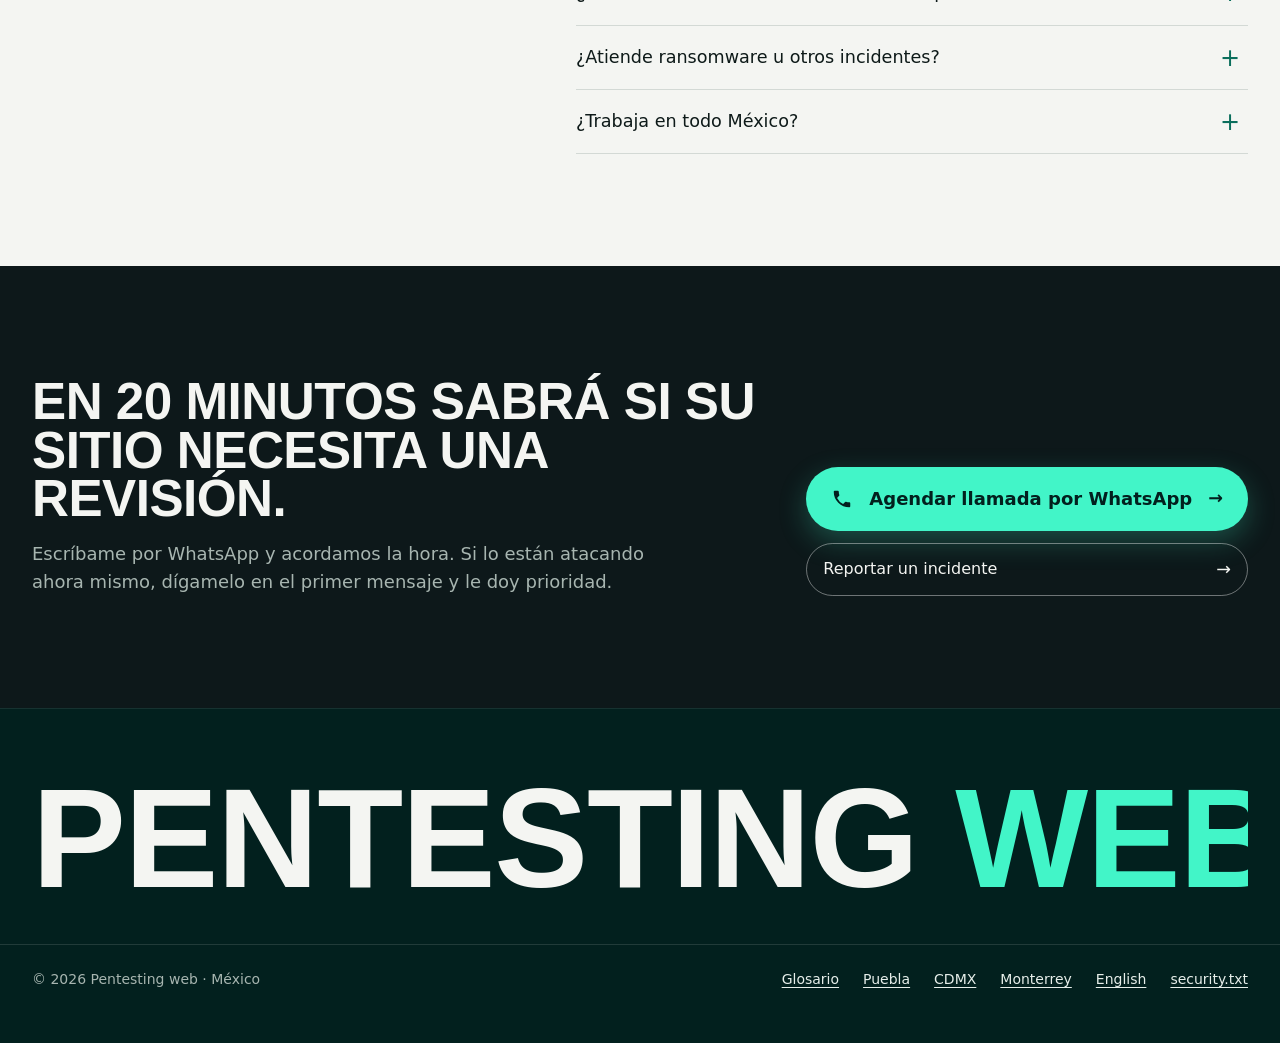
==== commit 2c56f0ea: "Nuevo estilo editorial: titulares condensados, verde tinta y menta, servicios en acordeón y manifies" ====
--- a/index.html
+++ b/index.html
@@ -19,7 +19,7 @@
   <meta property="og:description" content="Si su sitio tiene una falla, mejor que la encuentre yo. Re-prueba incluida.">
   <link rel="preconnect" href="https://fonts.googleapis.com">
   <link rel="preconnect" href="https://fonts.gstatic.com" crossorigin>
-  <link href="https://fonts.googleapis.com/css2?family=IBM+Plex+Mono:wght@400;600&family=IBM+Plex+Sans:wght@300;400;600&display=swap" rel="stylesheet">
+  <link href="https://fonts.googleapis.com/css2?family=IBM+Plex+Mono:wght@400;600&family=IBM+Plex+Sans+Condensed:wght@600;700&family=IBM+Plex+Sans:wght@300;400;600&display=swap" rel="stylesheet">
   <link rel="stylesheet" href="styles.css">
   <script type="application/ld+json">
   {
@@ -67,7 +67,7 @@
       <div class="container hero-solo">
         <div class="hero-copy">
           <p class="kicker">Pentesting web · México</p>
-          <h1 id="hero-title">Si su sitio tiene una falla, mejor que la encuentre yo.</h1>
+          <h1 id="hero-title">Si su sitio tiene una falla, <span class="hl">mejor que la encuentre yo.</span></h1>
           <p class="hero-lead">Con su permiso y por escrito, intento entrar a su sitio como lo haría un atacante. Después le digo por dónde se puede entrar, qué podría perder y cómo cerrarlo. Cuando su equipo lo arregla, lo vuelvo a intentar.</p>
           <div class="actions">
             <a class="btn btn-primary btn-cta btn-pulse" href="#contacto" data-wa="llamada"><svg class="icon" viewBox="0 0 24 24" aria-hidden="true" focusable="false"><path d="M6.6 10.8a15.1 15.1 0 0 0 6.6 6.6l2.2-2.2a1 1 0 0 1 1-.25c1.1.37 2.3.57 3.6.57a1 1 0 0 1 1 1V20a1 1 0 0 1-1 1A17 17 0 0 1 3 4a1 1 0 0 1 1-1h3.5a1 1 0 0 1 1 1c0 1.25.2 2.45.57 3.57a1 1 0 0 1-.25 1z"/></svg><span>Agendar llamada gratis de 20 min</span></a>
@@ -80,6 +80,13 @@
             <li><strong>Trato directo</strong>conmigo, de principio a fin</li>
           </ul>
         </div>
+      </div>
+    </section>
+
+    <!-- MANIFIESTO -->
+    <section class="manifesto" aria-label="Por qué existe este servicio">
+      <div class="container">
+        <p class="manifesto-text" data-reveal>Casi todos los sitios tienen alguna falla. Lo que cambia es <span class="hl">quién la encuentra primero:</span> usted o un atacante.</p>
       </div>
     </section>
 
@@ -131,41 +138,42 @@
         <p class="kicker">Servicios y precios</p>
         <h2 id="servicios-title">Dos tipos de revisión. El precio, a la vista.</h2>
         <p class="muted">En los dos firmamos confidencialidad y una carta que autoriza las pruebas. El informe va en español.</p>
-        <div class="pricing">
-          <article class="plan">
-            <h3>Revisión rápida</h3>
-            <p class="price">$3,500 <small>MXN</small></p>
-            <p class="price-note">Si necesita saber pronto dónde está lo más grave.</p>
-            <ul class="includes">
-              <li>Las fallas más comunes y las más peligrosas</li>
-              <li>Resumen para la dirección</li>
-              <li>Lista de qué corregir primero</li>
-              <li>Re-prueba de las correcciones</li>
-            </ul>
-            <a class="btn btn-ghost" href="#contacto" data-wa="rapida">Solicitar revisión rápida</a>
-          </article>
-          <article class="plan plan-dark">
-            <span class="tag-blue">Recomendado</span>
-            <h3>Pentest completo</h3>
-            <p class="price">$7,000 <small>MXN</small></p>
-            <p class="price-note">Si su sitio tiene usuarios, cobra en línea o guarda datos delicados.</p>
-            <ul class="includes">
-              <li>Pruebas manuales, una por una</li>
-              <li>Inicio de sesión, formularios, pagos y reglas del negocio</li>
-              <li>Informe para la dirección e informe técnico</li>
-              <li>Llamada para explicarle cada hallazgo</li>
-              <li>Re-prueba de las correcciones</li>
-            </ul>
-            <a class="btn btn-primary" href="#contacto" data-wa="completo">Solicitar pentest completo</a>
-          </article>
-        </div>
-        <div class="incident">
-          <div>
-            <h3>Respuesta a incidentes web · se cotiza según el caso</h3>
-            <p>Si alteraron su sitio, le inyectaron código, entraron sin permiso o se llevaron su base de datos, averiguo por dónde entraron y cómo cerrar esa puerta.</p>
-            <p><strong>No atiendo</strong> ransomware, virus en computadoras ni problemas de red.</p>
-          </div>
-          <a class="btn btn-ghost" href="#contacto" data-wa="incidente">Reportar un incidente</a>
+        <div class="svc">
+          <details class="svc-item">
+            <summary><span class="svc-num">01</span><span class="svc-name">Revisión rápida</span><span class="svc-price">$3,500 <small>MXN</small></span></summary>
+            <div class="svc-body">
+              <p class="svc-lead">Si necesita saber pronto dónde está lo más grave.</p>
+              <ul class="includes">
+                <li>Las fallas más comunes y las más peligrosas</li>
+                <li>Resumen para la dirección</li>
+                <li>Lista de qué corregir primero</li>
+                <li>Re-prueba de las correcciones</li>
+              </ul>
+              <a class="btn btn-primary" href="#contacto" data-wa="rapida">Solicitar revisión rápida</a>
+            </div>
+          </details>
+          <details class="svc-item" open>
+            <summary><span class="svc-num">02</span><span class="svc-name">Pentest completo <span class="pill">Recomendado</span></span><span class="svc-price">$7,000 <small>MXN</small></span></summary>
+            <div class="svc-body">
+              <p class="svc-lead">Si su sitio tiene usuarios, cobra en línea o guarda datos delicados.</p>
+              <ul class="includes">
+                <li>Pruebas manuales, una por una</li>
+                <li>Inicio de sesión, formularios, pagos y reglas del negocio</li>
+                <li>Informe para la dirección e informe técnico</li>
+                <li>Llamada para explicarle cada hallazgo</li>
+                <li>Re-prueba de las correcciones</li>
+              </ul>
+              <a class="btn btn-primary" href="#contacto" data-wa="completo">Solicitar pentest completo</a>
+            </div>
+          </details>
+          <details class="svc-item svc-alert">
+            <summary><span class="svc-num">03</span><span class="svc-name">Respuesta a incidentes web</span><span class="svc-price svc-price-text">Según el caso</span></summary>
+            <div class="svc-body">
+              <p class="svc-lead">Si alteraron su sitio, le inyectaron código, entraron sin permiso o se llevaron su base de datos, averiguo por dónde entraron y cómo cerrar esa puerta.</p>
+              <p><strong>No atiendo</strong> ransomware, virus en computadoras ni problemas de red.</p>
+              <a class="btn btn-primary" href="#contacto" data-wa="incidente">Reportar un incidente</a>
+            </div>
+          </details>
         </div>
       </div>
     </section>
@@ -347,6 +355,9 @@
   <div class="mobile-cta"><a class="btn btn-primary btn-cta" href="#contacto" data-wa="llamada"><svg class="icon" viewBox="0 0 24 24" aria-hidden="true" focusable="false"><path d="M6.6 10.8a15.1 15.1 0 0 0 6.6 6.6l2.2-2.2a1 1 0 0 1 1-.25c1.1.37 2.3.57 3.6.57a1 1 0 0 1 1 1V20a1 1 0 0 1-1 1A17 17 0 0 1 3 4a1 1 0 0 1 1-1h3.5a1 1 0 0 1 1 1c0 1.25.2 2.45.57 3.57a1 1 0 0 1-.25 1z"/></svg><span>Agendar llamada gratis</span></a></div>
 
   <footer class="site-footer">
+    <div class="container">
+      <p class="footer-mark" aria-hidden="true">Pentesting <span>web</span></p>
+    </div>
     <div class="container footer-inner">
       <p>© <span id="year">2026</span> Pentesting web · México</p>
       <ul class="footer-links" aria-label="Enlaces">
--- a/styles.css
+++ b/styles.css
@@ -1,41 +1,47 @@
 /* ==========================================================
-   Pentesting web — estilo corporativo sobrio
-   IBM Plex · azul #0F62FE · esquinas rectas
+   Pentesting web
+   IBM Plex + Plex Condensed · verde tinta #02201E · menta #42F5C8
    Cada sección usa una composición propia (no plantillas repetidas).
    ========================================================== */
 
 :root {
-  --bg: #FFFFFF;
-  --layer: #F4F4F4;
-  --layer-2: #E0E0E0;
-  --text: #161616;
-  --muted: #525252;
-  --border: #E0E0E0;
-  --border-strong: #8D8D8D;
-  --primary: #0F62FE;
-  --primary-hover: #0043CE;
-  --primary-ink: #FFFFFF;
-  --link: #0F62FE;
-  --alert: #DA1E28;
-  --ok: #198038;
+  --bg: #F4F5F2;
+  --layer: #E8ECE8;
+  --layer-2: #DAE0DB;
+  --text: #0E1A19;
+  --muted: #4B5A57;
+  --border: #D3D9D5;
+  --border-strong: #8E9B97;
+  --primary: #42F5C8;
+  --primary-hover: #2BDDB0;
+  --primary-ink: #02201E;
+  --link: #0A6E5C;
+  --hl: #0A6E5C;
+  --alert: #C4291C;
+  --ok: #0A6E5C;
+  --ink: #02201E;
+  --ink-2: #0D181A;
+  --mint: #42F5C8;
 
   --font-sans: "IBM Plex Sans", "Helvetica Neue", system-ui, sans-serif;
+  --font-display: "IBM Plex Sans Condensed", "Arial Narrow", "IBM Plex Sans", sans-serif;
   --font-mono: "IBM Plex Mono", ui-monospace, monospace;
+  --radius: 20px;
   --max: 1312px;
   color-scheme: light;
 }
 @media (prefers-color-scheme: dark) {
   :root:not([data-theme="light"]) {
-    --bg: #161616; --layer: #262626; --layer-2: #393939;
-    --text: #F4F4F4; --muted: #C6C6C6; --border: #393939; --border-strong: #6F6F6F;
-    --link: #78A9FF; --alert: #FF8389; --ok: #42BE65;
+    --bg: #0D181A; --layer: #12211F; --layer-2: #1B2D29;
+    --text: #EEF3F0; --muted: #A7B5B0; --border: #22352F; --border-strong: #4A5F58;
+    --link: #42F5C8; --hl: #42F5C8; --alert: #FF8A80; --ok: #42F5C8;
     color-scheme: dark;
   }
 }
 :root[data-theme="dark"] {
-  --bg: #161616; --layer: #262626; --layer-2: #393939;
-  --text: #F4F4F4; --muted: #C6C6C6; --border: #393939; --border-strong: #6F6F6F;
-  --link: #78A9FF; --alert: #FF8389; --ok: #42BE65;
+  --bg: #0D181A; --layer: #12211F; --layer-2: #1B2D29;
+  --text: #EEF3F0; --muted: #A7B5B0; --border: #22352F; --border-strong: #4A5F58;
+  --link: #42F5C8; --hl: #42F5C8; --alert: #FF8A80; --ok: #42F5C8;
   color-scheme: dark;
 }
 
@@ -368,3 +374,169 @@
 .about .split { align-items: center; grid-template-columns: 300px 1fr; }
 .about-photo { width: 100%; max-width: 300px; height: auto; aspect-ratio: 4 / 5; object-fit: cover; }
 @media (max-width: 960px) { .about .split { grid-template-columns: 1fr; } .about-photo { max-width: 240px; } }
+
+/* ==========================================================
+   CAPA EDITORIAL: titulares condensados, tinta verde y menta
+   ========================================================== */
+:focus-visible { outline-color: var(--text); }
+h1, h2, .pull, .manifesto-text, .svc-name, .svc-num, .footer-mark, .g-letter {
+  font-family: var(--font-display); font-weight: 700; text-transform: uppercase; letter-spacing: -0.01em;
+}
+h1 { font-size: clamp(3rem, 7.6vw, 6.75rem); line-height: .92; }
+h2 { font-size: clamp(2.25rem, 4.8vw, 4.25rem); line-height: .95; }
+.hl { color: var(--hl); }
+
+/* Etiqueta tipo píldora */
+.kicker {
+  display: inline-block; background: var(--mint); color: var(--ink);
+  font-size: .75rem; padding: 4px 12px; border-radius: 999px; margin-bottom: 24px;
+  align-self: flex-start; width: fit-content;
+}
+.pill {
+  display: inline-block; vertical-align: middle; margin-left: 12px;
+  font-family: var(--font-mono); font-size: .75rem; font-weight: 400; text-transform: none; letter-spacing: 0;
+  background: var(--mint); color: var(--ink); padding: 3px 10px; border-radius: 999px;
+}
+
+/* Encabezado flotante */
+.site-header { top: 12px; background: transparent; padding-top: 12px; margin-bottom: -60px; }
+.header-inner { background: var(--ink); border-radius: 999px; padding: 0 6px 0 22px; box-shadow: 0 8px 30px rgba(2, 32, 30, .25); }
+.brand span { color: var(--mint); }
+.nav { align-items: center; gap: 4px; }
+.nav-links a { height: 40px; border-radius: 999px; color: #CFD8D4; }
+.nav-links a:hover, .nav-links a[aria-current] { background: rgba(255,255,255,.08); color: #FFF; }
+.lang { height: 40px; border-left: 0; border-radius: 999px; color: #CFD8D4; }
+.lang:hover { background: rgba(255,255,255,.08); }
+@media (min-width: 672px) { .site-header .container { padding: 0 16px; } }
+
+/* Botones redondeados */
+.btn { border-radius: 999px; }
+.btn-primary { background: var(--mint); color: var(--ink); }
+.btn-primary:hover { background: var(--primary-hover); color: var(--ink); }
+.btn-ghost { border-color: var(--text); color: var(--text); }
+.btn-ghost:hover { background: var(--text); color: var(--bg); }
+.btn-cta { box-shadow: 0 10px 28px rgba(66, 245, 200, .28); }
+.btn-sm.btn-cta { min-height: 40px; padding: 6px 18px; }
+@keyframes pulse {
+  0%   { box-shadow: 0 10px 28px rgba(66,245,200,.28), 0 0 0 0 rgba(66,245,200,.6); }
+  70%  { box-shadow: 0 10px 28px rgba(66,245,200,.28), 0 0 0 16px rgba(66,245,200,0); }
+  100% { box-shadow: 0 10px 28px rgba(66,245,200,.28), 0 0 0 0 rgba(66,245,200,0); }
+}
+.mobile-cta { background: var(--ink); border-top-color: rgba(255,255,255,.1); }
+
+/* Portada oscura */
+.hero {
+  border-bottom: 0; color: #F4F5F2;
+  background:
+    radial-gradient(ellipse 80% 70% at 70% 0%, rgba(66,245,200,.16), transparent 60%),
+    linear-gradient(180deg, #02201E 0%, #0D181A 100%);
+}
+.hero .hl { color: var(--mint); }
+.hero-solo .hero-copy { padding: 176px 0 104px; max-width: 1180px; }
+@media (max-width: 672px) { .hero-solo .hero-copy { padding: 120px 0 64px; } }
+.hero .hero-lead { color: #B9C6C1; font-size: 1.3rem; max-width: 640px; }
+.hero .hero-note { color: #8FA19B; }
+.hero .btn-ghost { border-color: rgba(255,255,255,.4); color: #F4F5F2; }
+.hero .btn-ghost:hover { background: #F4F5F2; color: var(--ink); }
+.hero .btn:focus-visible { outline-color: var(--mint); box-shadow: none; outline-offset: 3px; }
+.hero .facts li { color: #8FA19B; border-color: rgba(255,255,255,.14); }
+.hero .facts strong { color: #FFF; font-family: var(--font-display); font-weight: 600; font-size: 1.6rem; }
+
+/* Manifiesto que se revela al hacer scroll */
+.manifesto { padding: 152px 0; }
+.manifesto-text { margin: 0; max-width: 1180px; font-size: clamp(2.2rem, 5.6vw, 5.25rem); line-height: .98; }
+.js-reveal .manifesto-text .w { color: var(--border-strong); opacity: .45; transition: color .35s ease, opacity .35s ease; }
+.js-reveal .manifesto-text .w.on { color: var(--text); opacity: 1; }
+.js-reveal .manifesto-text .hl .w.on { color: var(--hl); }
+@media (max-width: 672px) { .manifesto { padding: 96px 0; } }
+
+/* Compromisos y proceso */
+.numbered li::before { font-family: var(--font-display); font-weight: 700; color: var(--hl); }
+.timeline li::after { border-radius: 50%; background: var(--link); }
+.timeline li:last-child::after { background: var(--mint); box-shadow: 0 0 0 4px rgba(66,245,200,.25); }
+
+/* Servicios: acordeón numerado */
+.svc { margin-top: 48px; border-top: 1px solid var(--border-strong); }
+.svc-item { border-bottom: 1px solid var(--border-strong); }
+.svc-item summary {
+  list-style: none; cursor: pointer; display: grid; align-items: center; gap: 24px;
+  grid-template-columns: 110px 1fr auto 48px; padding: 32px 0;
+}
+.svc-item summary::-webkit-details-marker { display: none; }
+.svc-item summary::after {
+  content: "+"; display: grid; place-items: center; width: 48px; height: 48px; border-radius: 50%;
+  border: 1px solid var(--border-strong); font-size: 1.5rem; font-weight: 300; transition: background-color .15s ease;
+}
+.svc-item[open] summary::after { content: "−"; background: var(--mint); color: var(--ink); border-color: var(--mint); }
+.svc-item summary:hover .svc-name { color: var(--hl); }
+.svc-num { font-size: clamp(2rem, 4vw, 3.5rem); line-height: 1; color: var(--border-strong); }
+.svc-name { font-size: clamp(1.9rem, 4.2vw, 3.75rem); line-height: .95; transition: color .15s ease; }
+.svc-price { font-family: var(--font-display); font-weight: 600; font-size: clamp(1.5rem, 2.6vw, 2.25rem); white-space: nowrap; }
+.svc-price small { font-family: var(--font-mono); font-size: .9rem; font-weight: 400; opacity: .7; }
+.svc-price-text { font-size: 1.1rem; font-family: var(--font-mono); font-weight: 400; color: var(--muted); }
+.svc-alert .svc-num { color: var(--alert); }
+.svc-body { padding: 0 0 48px 134px; max-width: 980px; }
+.svc-lead { font-size: 1.3rem; font-weight: 300; max-width: 680px; }
+.svc-body > p:not(.svc-lead) { color: var(--muted); }
+.svc-body .includes { display: grid; grid-template-columns: 1fr 1fr; column-gap: 32px; margin-bottom: 32px; }
+.includes li::before { border-color: var(--link); }
+@media (max-width: 860px) {
+  .svc-item summary { grid-template-columns: 1fr 44px; grid-template-areas: "num toggle" "name toggle" "price toggle"; gap: 6px 16px; padding: 24px 0; }
+  .svc-num { grid-area: num; font-size: 1.25rem; }
+  .svc-name { grid-area: name; }
+  .svc-price { grid-area: price; }
+  .svc-item summary::after { grid-area: toggle; width: 44px; height: 44px; }
+  .svc-body { padding: 0 0 32px; }
+  .svc-body .includes { grid-template-columns: 1fr; }
+  .pill { margin-left: 0; margin-top: 8px; display: table; }
+}
+
+/* Tarjetas redondeadas */
+.pricing { border-radius: var(--radius); overflow: hidden; }
+.plan-dark { background: var(--ink); }
+.plan-dark .tag-blue, .tag-blue { background: var(--mint); color: var(--ink); border-radius: 999px; padding: 3px 10px; }
+.plan-dark .includes li::before { border-color: var(--mint); }
+.incident, .city-case { border-radius: var(--radius); }
+.city-case { padding: 32px; background: var(--layer); }
+.tags li { border-radius: 999px; padding: 2px 10px; }
+.about-photo { border-radius: var(--radius); }
+
+/* Casos */
+.pull { line-height: .98; font-size: clamp(2.2rem, 4.4vw, 3.75rem); }
+.case-item h3 { font-size: 1.5rem; font-weight: 600; }
+.big-quote blockquote::before { color: var(--hl); }
+
+/* Este sitio */
+.inverse { background: var(--ink); }
+.inverse a { color: var(--mint); }
+.inverse .kicker { color: var(--ink); }
+.inverse .muted { color: #A7B5B0; }
+.spec { border-top-color: rgba(255,255,255,.12); }
+.spec div { border-bottom-color: rgba(255,255,255,.12); }
+.spec dt { color: #A7B5B0; }
+.spec .good { color: var(--mint); }
+
+/* Llamada final */
+.cta-band { background: var(--ink-2); color: #F4F5F2; }
+.cta-band p { color: #A7B5B0; }
+.cta-band .btn-primary { background: var(--mint); color: var(--ink); box-shadow: 0 10px 28px rgba(66,245,200,.25); }
+.cta-band .btn-primary:hover { background: var(--primary-hover); color: var(--ink); }
+.cta-band .btn-ghost { border-color: rgba(255,255,255,.4); color: #F4F5F2; }
+.cta-band .btn-ghost:hover { background: #F4F5F2; color: var(--ink); }
+.cta-band :focus-visible { outline-color: var(--mint); }
+
+/* Pie con marca gigante */
+.site-footer { background: var(--ink); color: #A7B5B0; padding: 72px 0 40px; border-top: 1px solid rgba(255,255,255,.08); }
+.site-footer a { color: #E6EEEA; }
+.footer-mark {
+  margin: 0 0 48px; color: #F4F5F2; line-height: .82; white-space: nowrap; overflow: hidden;
+  font-size: clamp(2.5rem, 11vw, 10.5rem);
+}
+.footer-mark span { color: var(--mint); }
+.footer-inner { padding-top: 24px; border-top: 1px solid rgba(255,255,255,.12); }
+
+/* Páginas internas: espacio para el encabezado flotante */
+.city-hero, .g-hero { padding-top: 160px; }
+.g-letters { top: 72px; }
+.g-letter { font-size: 5.5rem; color: var(--hl); }
+.city-hero h1, .g-hero h1 { font-size: clamp(2.6rem, 6vw, 5rem); }
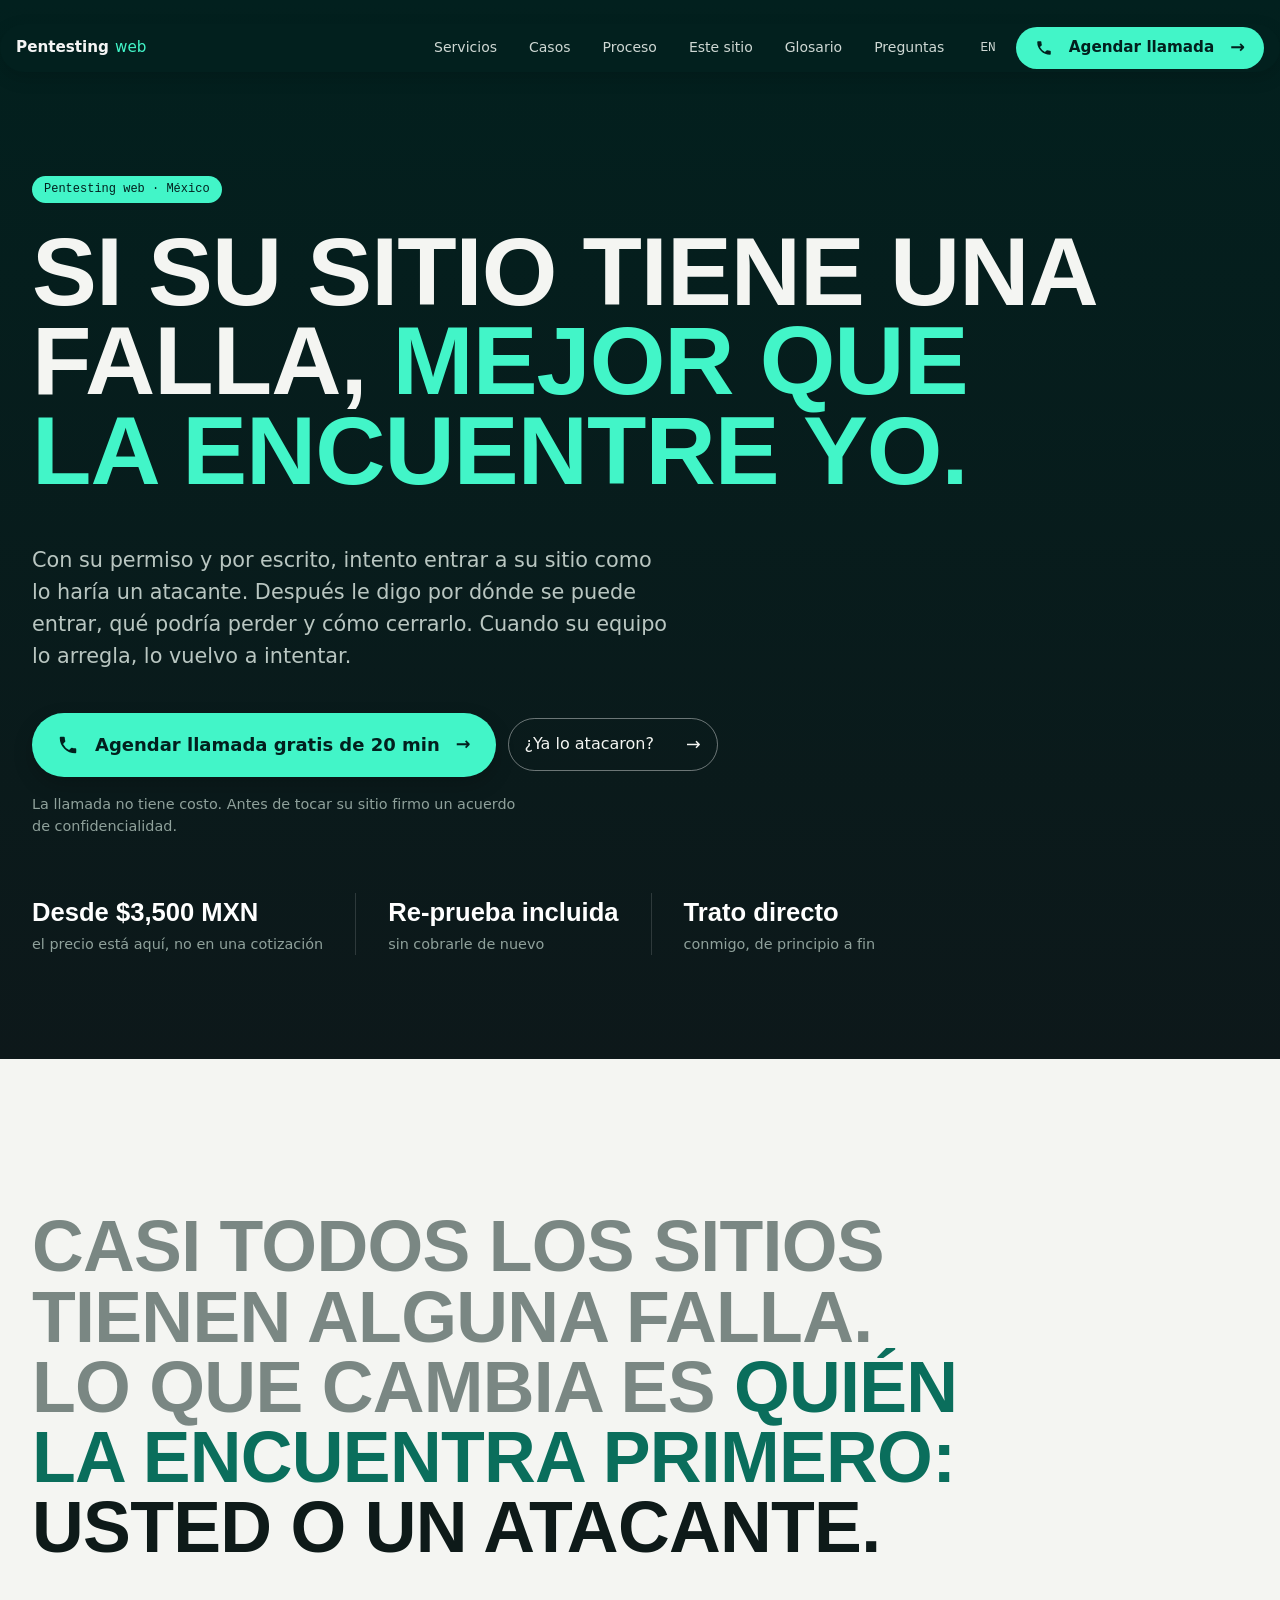
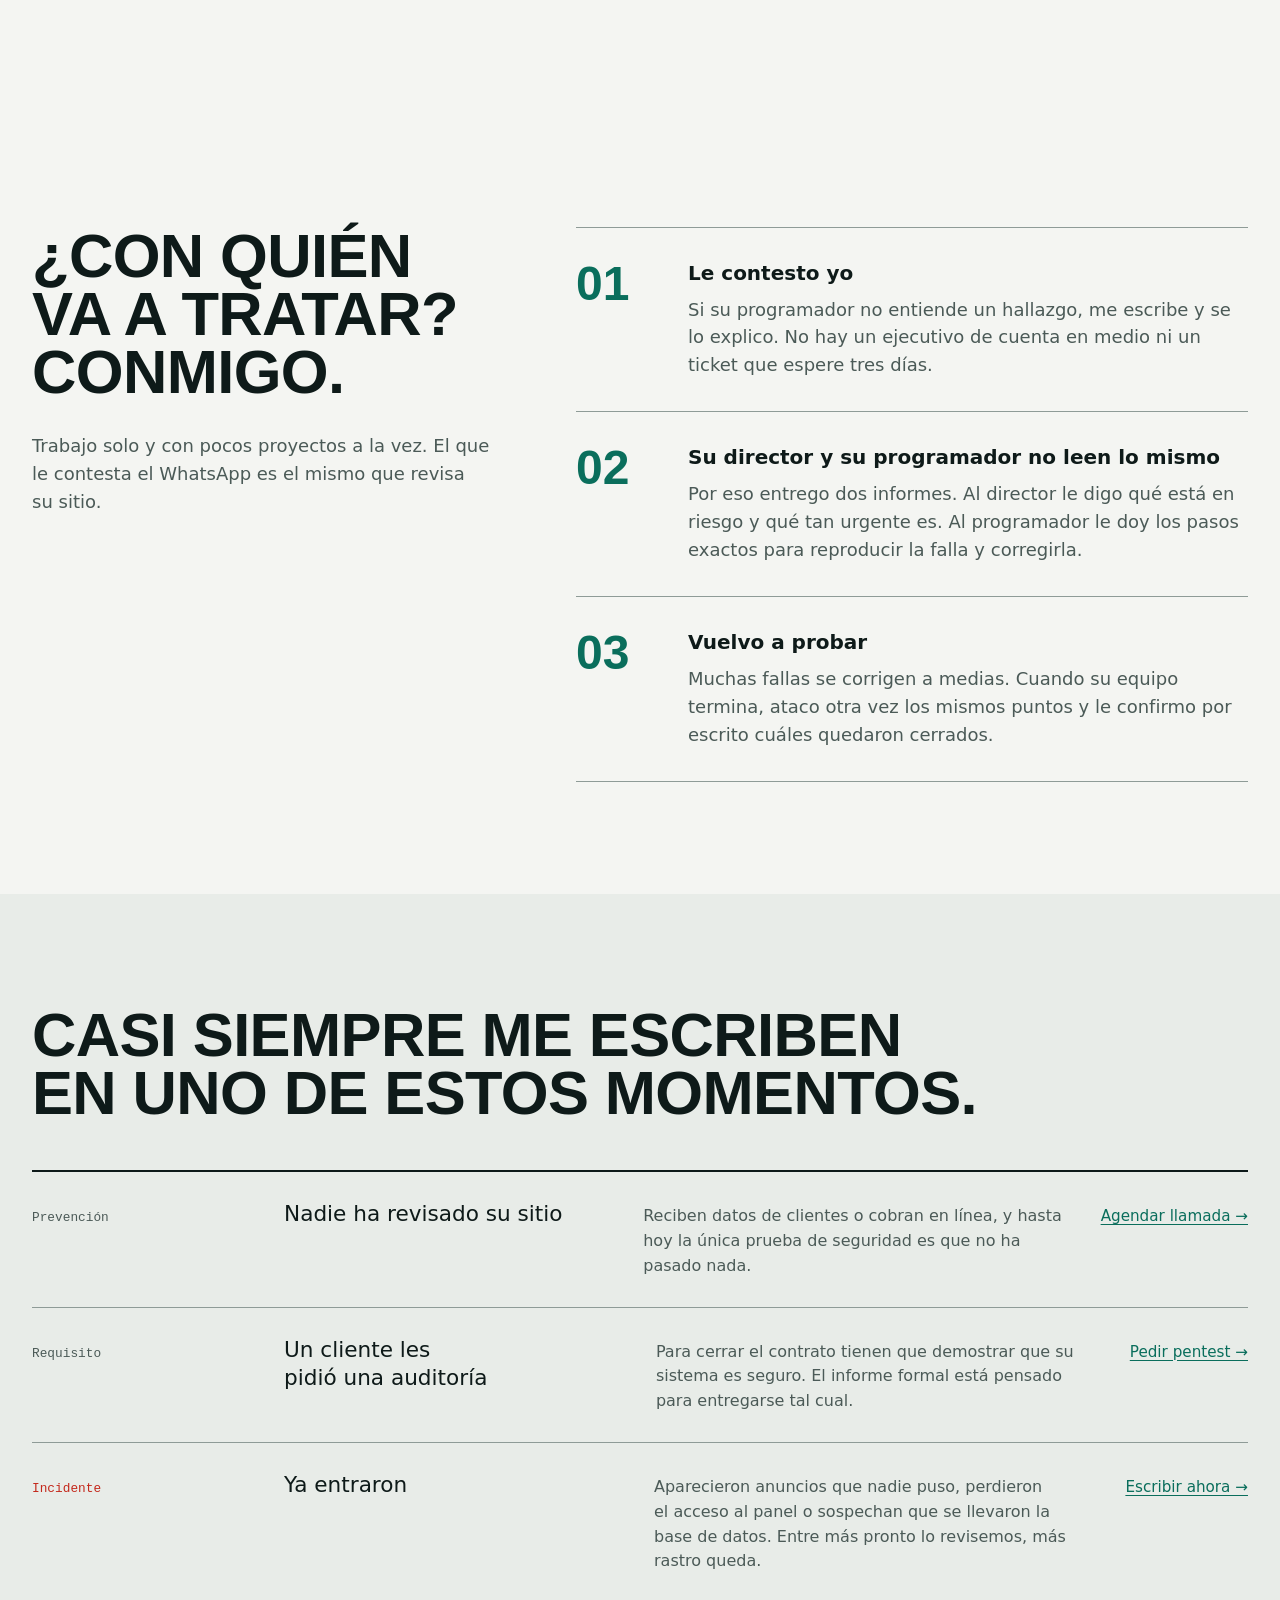
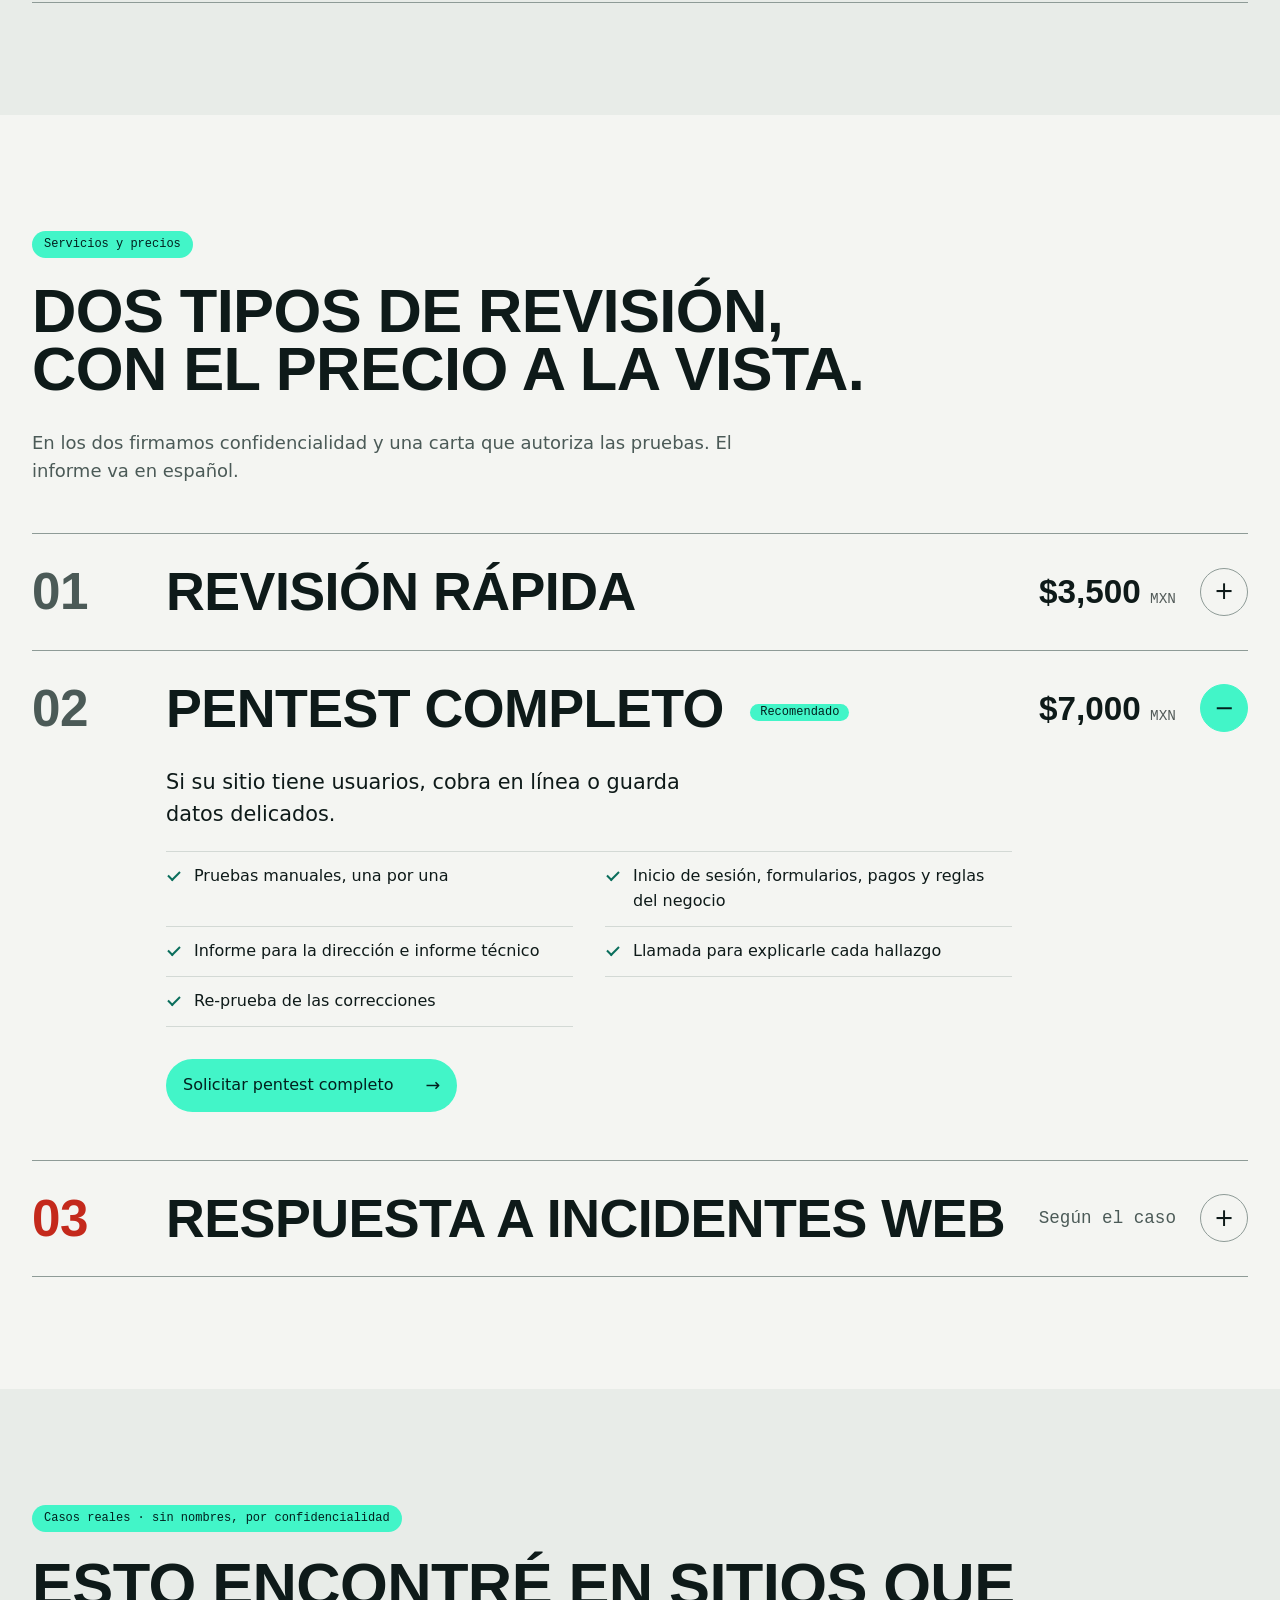
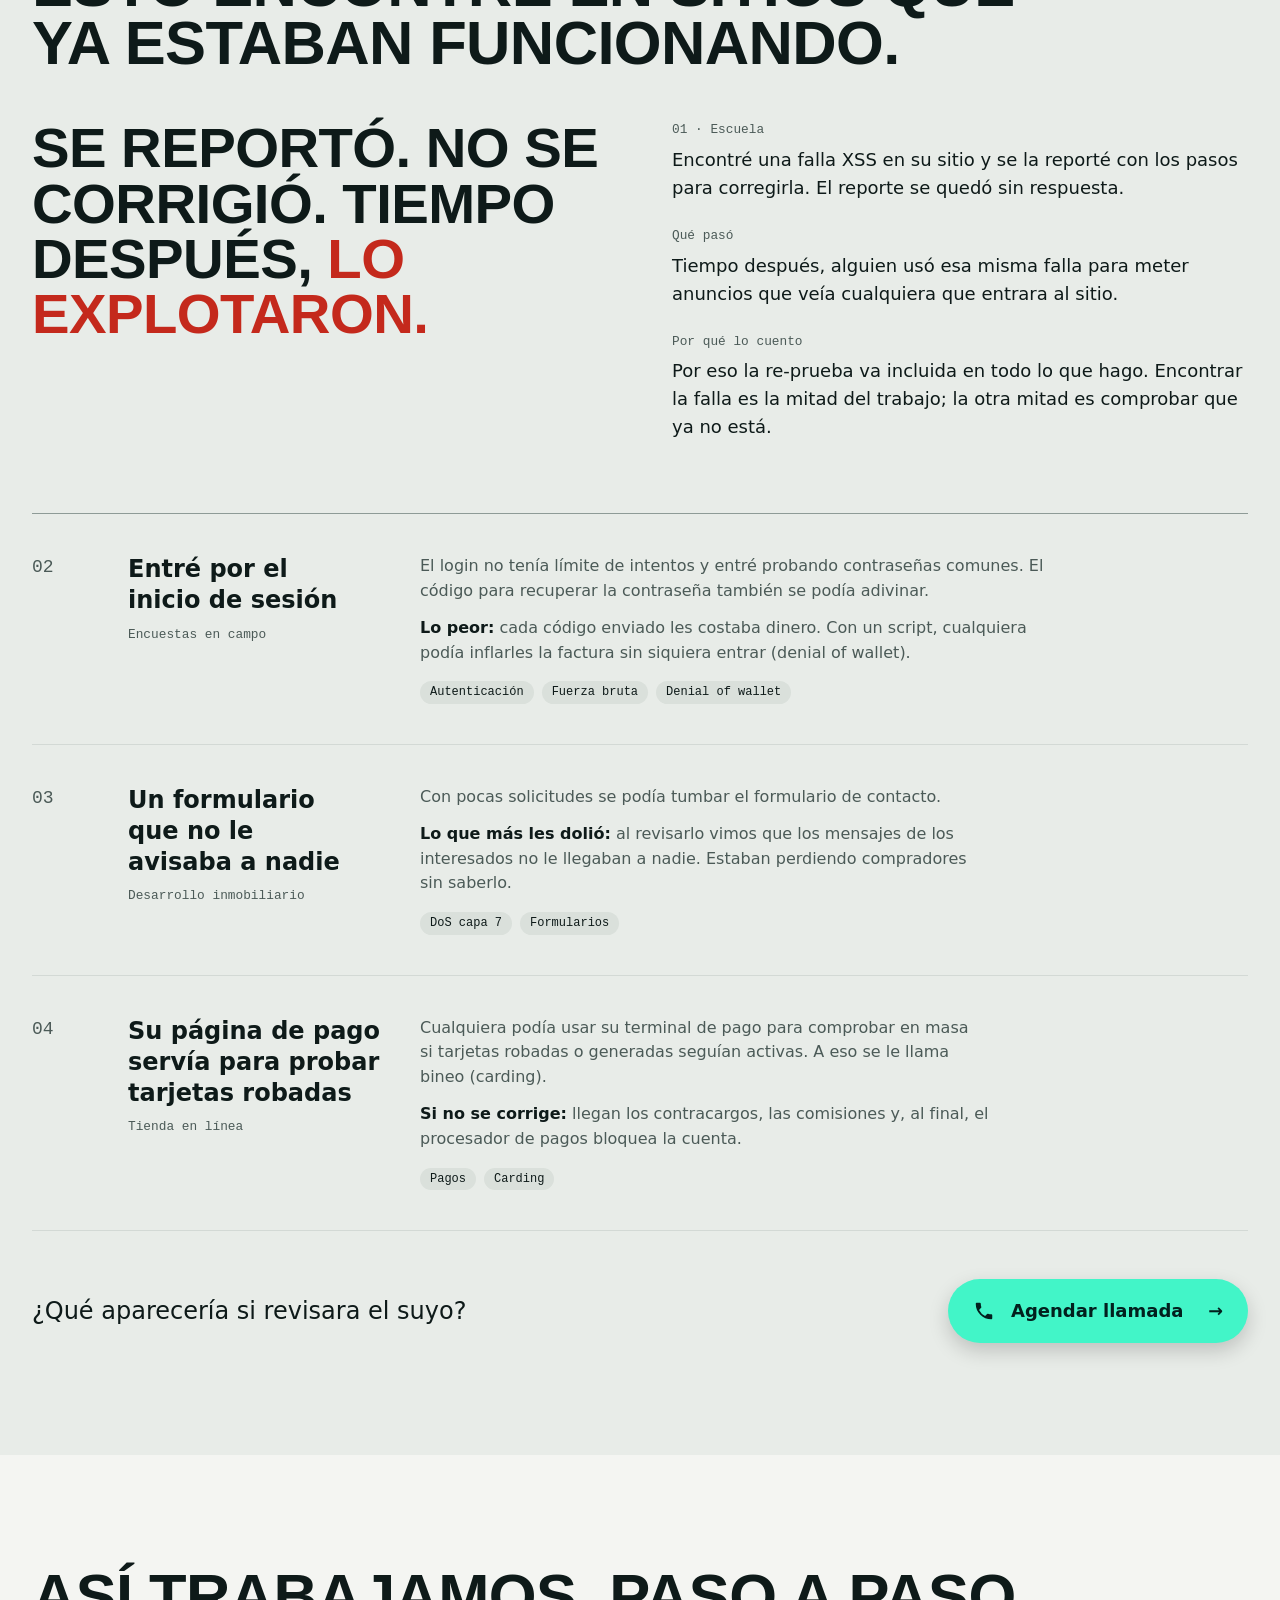
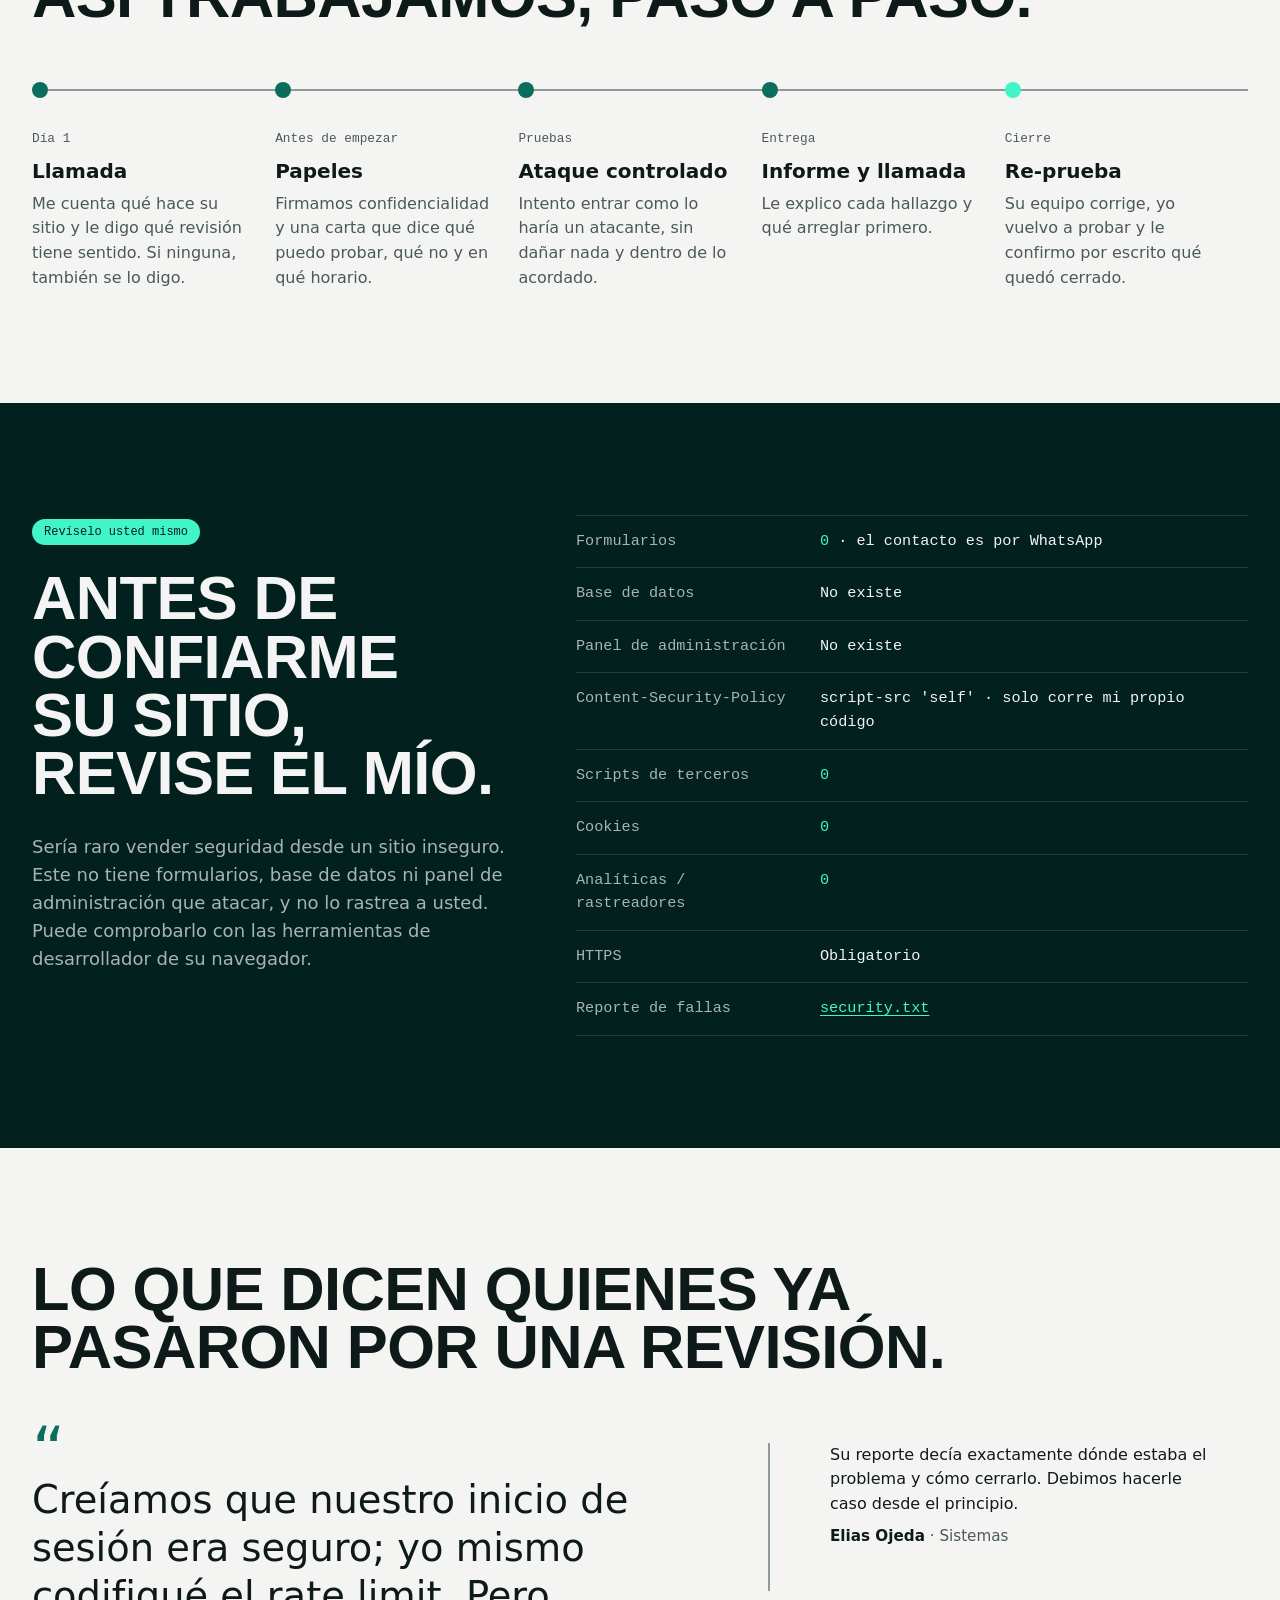
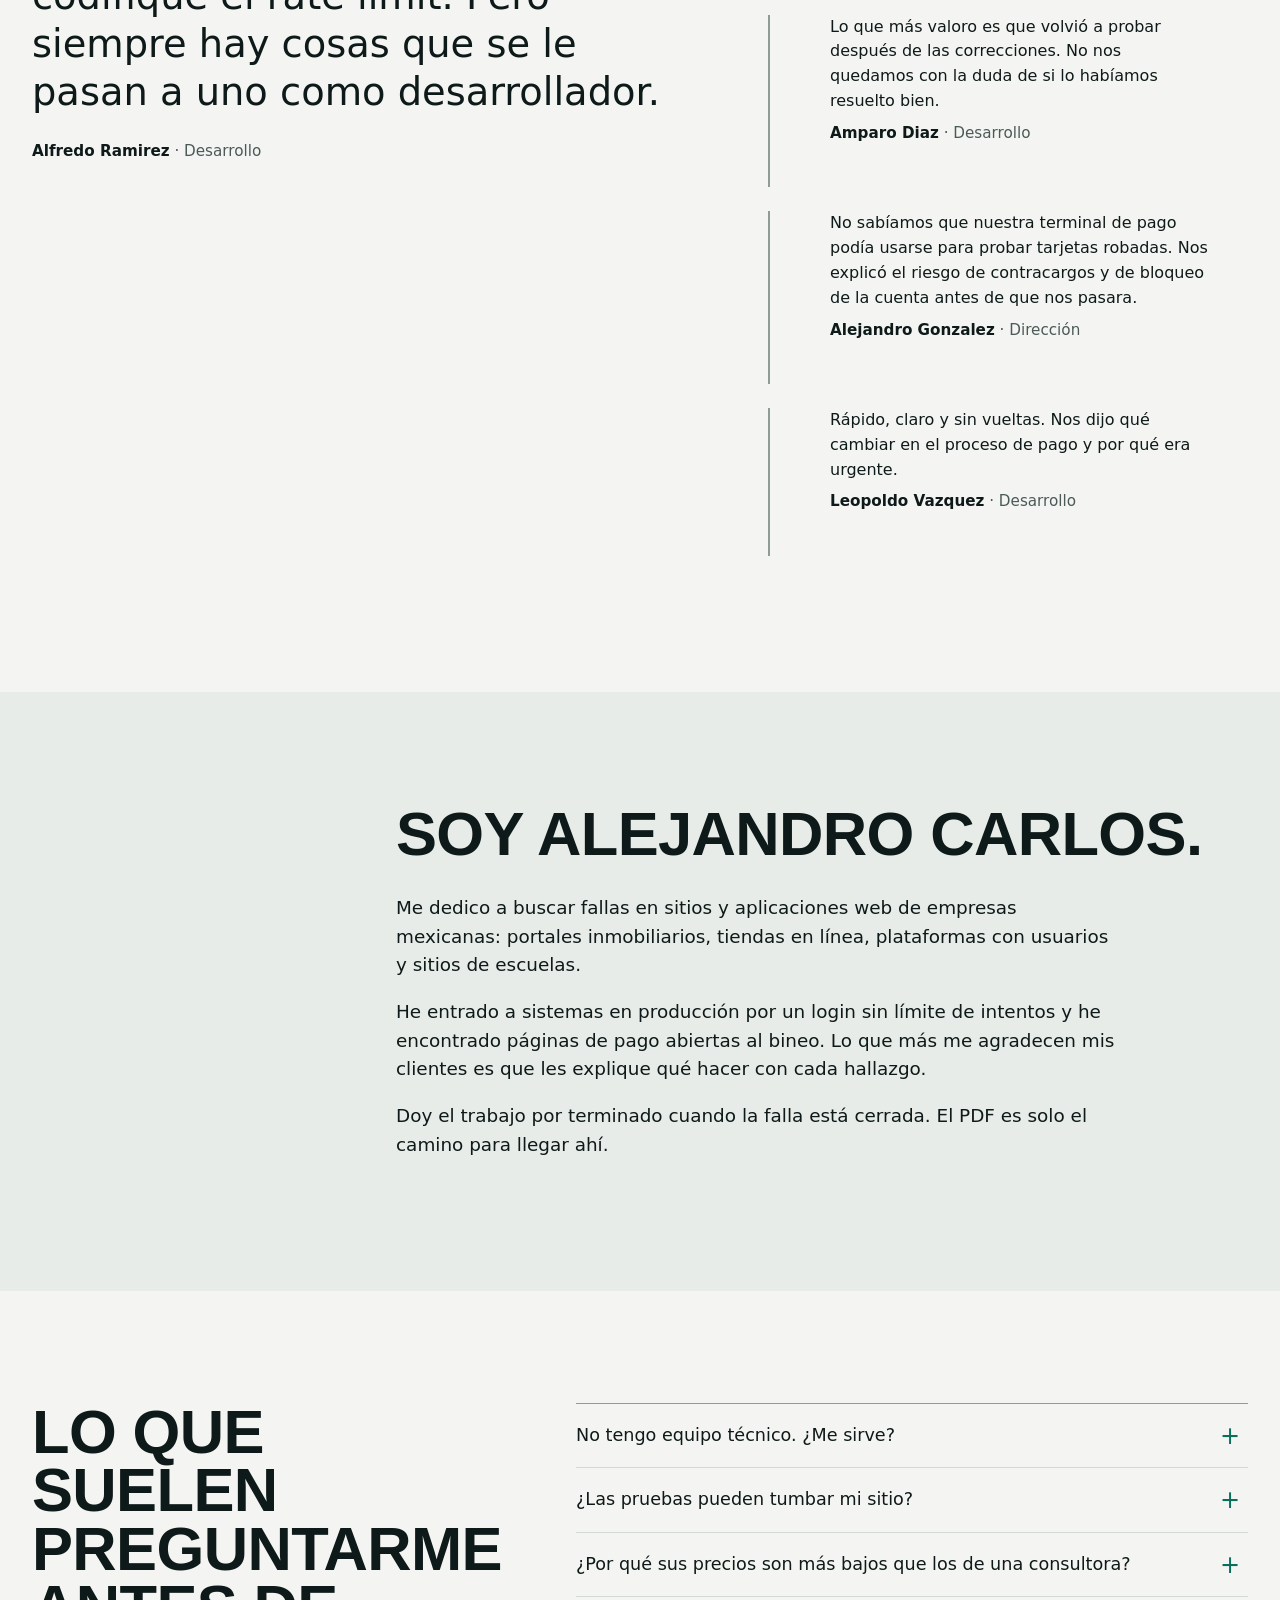
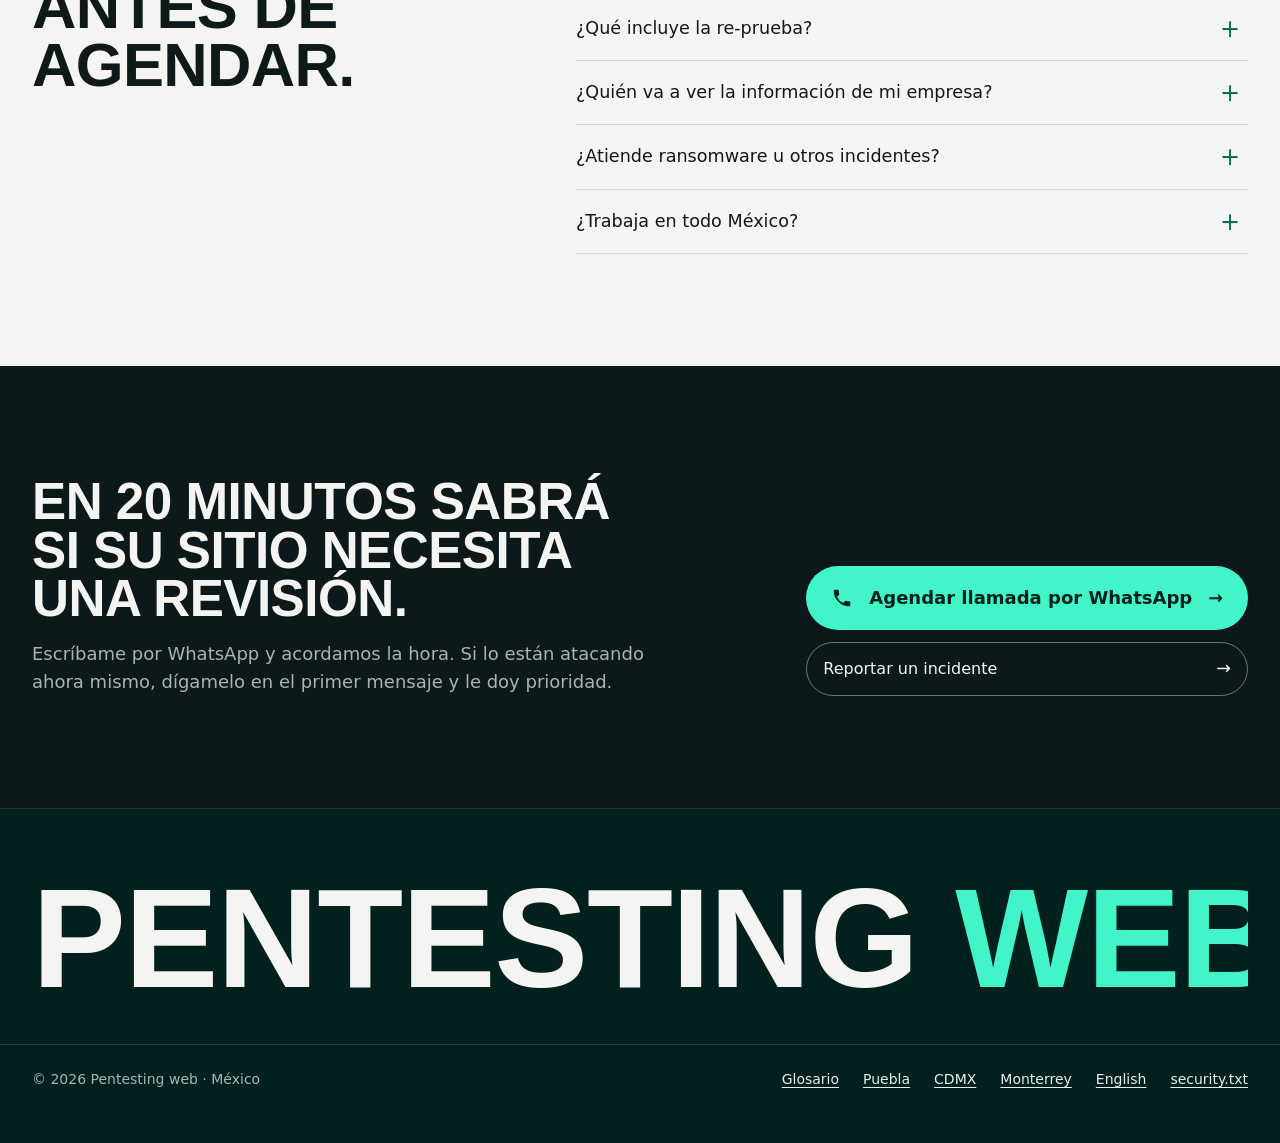
==== commit 526bb790: "Ajustes de diseño: contraste, sin halos de color, cajas con borde completo y medida de párrafo Co-Au" ====
--- a/index.html
+++ b/index.html
@@ -136,7 +136,7 @@
     <section id="servicios" aria-labelledby="servicios-title">
       <div class="container">
         <p class="kicker">Servicios y precios</p>
-        <h2 id="servicios-title">Dos tipos de revisión. El precio, a la vista.</h2>
+        <h2 id="servicios-title">Dos tipos de revisión, con el precio a la vista.</h2>
         <p class="muted">En los dos firmamos confidencialidad y una carta que autoriza las pruebas. El informe va en español.</p>
         <div class="svc">
           <details class="svc-item">
--- a/styles.css
+++ b/styles.css
@@ -22,6 +22,7 @@
   --ink: #02201E;
   --ink-2: #0D181A;
   --mint: #42F5C8;
+  --dim: #7A8783;
 
   --font-sans: "IBM Plex Sans", "Helvetica Neue", system-ui, sans-serif;
   --font-display: "IBM Plex Sans Condensed", "Arial Narrow", "IBM Plex Sans", sans-serif;
@@ -34,14 +35,14 @@
   :root:not([data-theme="light"]) {
     --bg: #0D181A; --layer: #12211F; --layer-2: #1B2D29;
     --text: #EEF3F0; --muted: #A7B5B0; --border: #22352F; --border-strong: #4A5F58;
-    --link: #42F5C8; --hl: #42F5C8; --alert: #FF8A80; --ok: #42F5C8;
+    --link: #42F5C8; --hl: #42F5C8; --alert: #FF8A80; --ok: #42F5C8; --dim: #64786F;
     color-scheme: dark;
   }
 }
 :root[data-theme="dark"] {
   --bg: #0D181A; --layer: #12211F; --layer-2: #1B2D29;
   --text: #EEF3F0; --muted: #A7B5B0; --border: #22352F; --border-strong: #4A5F58;
-  --link: #42F5C8; --hl: #42F5C8; --alert: #FF8A80; --ok: #42F5C8;
+  --link: #42F5C8; --hl: #42F5C8; --alert: #FF8A80; --ok: #42F5C8; --dim: #64786F;
   color-scheme: dark;
 }
 
@@ -60,7 +61,7 @@
 h3 { font-size: 1.25rem; font-weight: 600; line-height: 1.3; }
 p { margin: 0 0 1em; }
 a { color: var(--link); text-underline-offset: 3px; }
-a:hover { color: var(--primary-hover); }
+a:hover { color: var(--text); }
 :focus-visible { outline: 2px solid var(--primary); outline-offset: 2px; }
 .mono { font-family: var(--font-mono); }
 .muted { color: var(--muted); }
@@ -90,7 +91,7 @@
 .nav-links { display: flex; list-style: none; margin: 0; padding: 0; }
 .nav-links a { display: flex; align-items: center; height: 48px; padding: 0 16px; color: #C6C6C6; text-decoration: none; font-size: .875rem; }
 .nav-links a:hover { background: #262626; color: #F4F4F4; }
-.lang { display: flex; align-items: center; height: 48px; padding: 0 16px; color: #F4F4F4; font-family: var(--font-mono); font-size: .8rem; text-decoration: none; border-left: 1px solid #393939; }
+.lang { display: flex; align-items: center; height: 48px; padding: 0 16px; color: #F4F4F4; font-family: var(--font-mono); font-size: .8rem; text-decoration: none; }
 .lang:hover { background: #262626; color: #FFF; }
 @media (max-width: 1000px) { .nav-links { display: none; } }
 
@@ -113,7 +114,6 @@
 .btn-cta {
   min-height: 64px; min-width: 300px; padding: 16px 24px; gap: 16px;
   font-size: 1.125rem; font-weight: 600; justify-content: flex-start;
-  box-shadow: 0 6px 20px rgba(15, 98, 254, .35);
 }
 .btn-cta::after { margin-left: auto; transition: transform .15s ease; }
 .btn-cta:hover::after { transform: translateX(6px); }
@@ -123,11 +123,6 @@
 .btn-sm.btn-cta .icon { width: 18px; height: 18px; }
 @media (max-width: 480px) { .btn-cta { min-width: 0; width: 100%; } }
 @media (prefers-reduced-motion: no-preference) { .btn-pulse { animation: pulse 2.4s ease-out 1s 3; } }
-@keyframes pulse {
-  0%   { box-shadow: 0 6px 20px rgba(15,98,254,.35), 0 0 0 0 rgba(15,98,254,.55); }
-  70%  { box-shadow: 0 6px 20px rgba(15,98,254,.35), 0 0 0 14px rgba(15,98,254,0); }
-  100% { box-shadow: 0 6px 20px rgba(15,98,254,.35), 0 0 0 0 rgba(15,98,254,0); }
-}
 .actions { display: flex; flex-wrap: wrap; gap: 12px; align-items: center; }
 
 .mobile-cta { display: none; }
@@ -204,7 +199,6 @@
 .plan-dark .price-note, .plan-dark .includes li { color: #C6C6C6; border-color: #393939; }
 .plan-dark .includes { border-color: #393939; }
 .plan-dark .includes li::before { border-color: #78A9FF; }
-.plan-dark .tag-blue { background: #0F62FE; color: #FFF; }
 @media (max-width: 860px) { .pricing { grid-template-columns: 1fr; } .plan + .plan { border-left: 0; border-top: 1px solid var(--border); } .plan { padding: 28px; } }
 .price { font-size: 3rem; font-weight: 300; margin: 8px 0 0; line-height: 1.05; }
 .price small { font-size: 1rem; font-family: var(--font-mono); opacity: .75; }
@@ -220,7 +214,7 @@
 .plan .btn { align-self: flex-start; }
 .incident {
   display: grid; grid-template-columns: 1fr auto; gap: 32px; align-items: center;
-  margin-top: 24px; padding: 32px 40px; border-left: 6px solid var(--alert); background: var(--layer);
+  margin-top: 24px; padding: 32px 40px; border: 1px solid var(--alert); background: var(--layer);
 }
 .incident h3 { font-size: 1.5rem; font-weight: 400; }
 .incident p { margin: 0; color: var(--muted); font-size: 1rem; }
@@ -316,10 +310,8 @@
 .cta-band h2 { font-size: clamp(2rem, 4vw, 3.25rem); margin-bottom: 16px; }
 .cta-band p { color: #D0E2FF; margin: 0; max-width: 640px; }
 .cta-band .actions { flex-direction: column; align-items: stretch; }
-.cta-band .btn-primary { background: #FFF; color: #0F62FE; box-shadow: 0 6px 24px rgba(0,0,0,.3); }
 .cta-band .btn-primary:hover { background: #E0E0E0; color: #0043CE; }
 .cta-band .btn-ghost { border-color: #FFF; color: #FFF; }
-.cta-band .btn-ghost:hover { background: #FFF; color: #0F62FE; }
 .cta-band :focus-visible { outline-color: #FFF; }
 @media (max-width: 860px) { .cta-band .cta-grid { grid-template-columns: 1fr; } }
 
@@ -334,7 +326,7 @@
 .breadcrumb { font-size: .875rem; color: var(--muted); margin-bottom: 24px; }
 .prose { max-width: 820px; }
 .prose p { color: var(--muted); }
-.city-case { border-left: 6px solid var(--alert); padding: 8px 0 8px 32px; max-width: 820px; }
+.city-case { border: 1px solid var(--border-strong); padding: 8px 0 8px 32px; max-width: 820px; }
 .city-case p { color: var(--muted); }
 .section-more { margin-top: 32px; }
 
@@ -400,7 +392,7 @@
 
 /* Encabezado flotante */
 .site-header { top: 12px; background: transparent; padding-top: 12px; margin-bottom: -60px; }
-.header-inner { background: var(--ink); border-radius: 999px; padding: 0 6px 0 22px; box-shadow: 0 8px 30px rgba(2, 32, 30, .25); }
+.header-inner { background: var(--ink); border-radius: 999px; padding: 0 6px 0 22px; box-shadow: 0 6px 18px rgba(0, 0, 0, .14); }
 .brand span { color: var(--mint); }
 .nav { align-items: center; gap: 4px; }
 .nav-links a { height: 40px; border-radius: 999px; color: #CFD8D4; }
@@ -415,12 +407,12 @@
 .btn-primary:hover { background: var(--primary-hover); color: var(--ink); }
 .btn-ghost { border-color: var(--text); color: var(--text); }
 .btn-ghost:hover { background: var(--text); color: var(--bg); }
-.btn-cta { box-shadow: 0 10px 28px rgba(66, 245, 200, .28); }
+.btn-cta { box-shadow: 0 8px 20px rgba(0, 0, 0, .18); }
 .btn-sm.btn-cta { min-height: 40px; padding: 6px 18px; }
 @keyframes pulse {
-  0%   { box-shadow: 0 10px 28px rgba(66,245,200,.28), 0 0 0 0 rgba(66,245,200,.6); }
-  70%  { box-shadow: 0 10px 28px rgba(66,245,200,.28), 0 0 0 16px rgba(66,245,200,0); }
-  100% { box-shadow: 0 10px 28px rgba(66,245,200,.28), 0 0 0 0 rgba(66,245,200,0); }
+  0%   { box-shadow: 0 8px 20px rgba(0,0,0,.18), 0 0 0 0 rgba(66,245,200,.6); }
+  70%  { box-shadow: 0 8px 20px rgba(0,0,0,.18), 0 0 0 16px rgba(66,245,200,0); }
+  100% { box-shadow: 0 8px 20px rgba(0,0,0,.18), 0 0 0 0 rgba(66,245,200,0); }
 }
 .mobile-cta { background: var(--ink); border-top-color: rgba(255,255,255,.1); }
 
@@ -428,8 +420,7 @@
 .hero {
   border-bottom: 0; color: #F4F5F2;
   background:
-    radial-gradient(ellipse 80% 70% at 70% 0%, rgba(66,245,200,.16), transparent 60%),
-    linear-gradient(180deg, #02201E 0%, #0D181A 100%);
+linear-gradient(180deg, #02201E 0%, #0D181A 100%);
 }
 .hero .hl { color: var(--mint); }
 .hero-solo .hero-copy { padding: 176px 0 104px; max-width: 1180px; }
@@ -445,15 +436,15 @@
 /* Manifiesto que se revela al hacer scroll */
 .manifesto { padding: 152px 0; }
 .manifesto-text { margin: 0; max-width: 1180px; font-size: clamp(2.2rem, 5.6vw, 5.25rem); line-height: .98; }
-.js-reveal .manifesto-text .w { color: var(--border-strong); opacity: .45; transition: color .35s ease, opacity .35s ease; }
-.js-reveal .manifesto-text .w.on { color: var(--text); opacity: 1; }
+.js-reveal .manifesto-text .w { color: var(--dim); transition: color .35s ease; }
+.js-reveal .manifesto-text .w.on { color: var(--text); }
 .js-reveal .manifesto-text .hl .w.on { color: var(--hl); }
 @media (max-width: 672px) { .manifesto { padding: 96px 0; } }
 
 /* Compromisos y proceso */
 .numbered li::before { font-family: var(--font-display); font-weight: 700; color: var(--hl); }
 .timeline li::after { border-radius: 50%; background: var(--link); }
-.timeline li:last-child::after { background: var(--mint); box-shadow: 0 0 0 4px rgba(66,245,200,.25); }
+.timeline li:last-child::after { background: var(--mint); }
 
 /* Servicios: acordeón numerado */
 .svc { margin-top: 48px; border-top: 1px solid var(--border-strong); }
@@ -469,7 +460,7 @@
 }
 .svc-item[open] summary::after { content: "−"; background: var(--mint); color: var(--ink); border-color: var(--mint); }
 .svc-item summary:hover .svc-name { color: var(--hl); }
-.svc-num { font-size: clamp(2rem, 4vw, 3.5rem); line-height: 1; color: var(--border-strong); }
+.svc-num { font-size: clamp(2rem, 4vw, 3.5rem); line-height: 1; color: var(--muted); }
 .svc-name { font-size: clamp(1.9rem, 4.2vw, 3.75rem); line-height: .95; transition: color .15s ease; }
 .svc-price { font-family: var(--font-display); font-weight: 600; font-size: clamp(1.5rem, 2.6vw, 2.25rem); white-space: nowrap; }
 .svc-price small { font-family: var(--font-mono); font-size: .9rem; font-weight: 400; opacity: .7; }
@@ -519,7 +510,7 @@
 /* Llamada final */
 .cta-band { background: var(--ink-2); color: #F4F5F2; }
 .cta-band p { color: #A7B5B0; }
-.cta-band .btn-primary { background: var(--mint); color: var(--ink); box-shadow: 0 10px 28px rgba(66,245,200,.25); }
+.cta-band .btn-primary { background: var(--mint); color: var(--ink); box-shadow: none; }
 .cta-band .btn-primary:hover { background: var(--primary-hover); color: var(--ink); }
 .cta-band .btn-ghost { border-color: rgba(255,255,255,.4); color: #F4F5F2; }
 .cta-band .btn-ghost:hover { background: #F4F5F2; color: var(--ink); }
@@ -540,3 +531,11 @@
 .g-letters { top: 72px; }
 .g-letter { font-size: 5.5rem; color: var(--hl); }
 .city-hero h1, .g-hero h1 { font-size: clamp(2.6rem, 6vw, 5rem); }
+
+/* Ajustes de legibilidad */
+p { text-wrap: pretty; }
+h1, h2, h3, .manifesto-text { text-wrap: balance; }
+p.kicker { color: var(--ink); }
+
+main p { max-width: 62ch; }
+main .manifesto-text, main .pull { max-width: none; }
